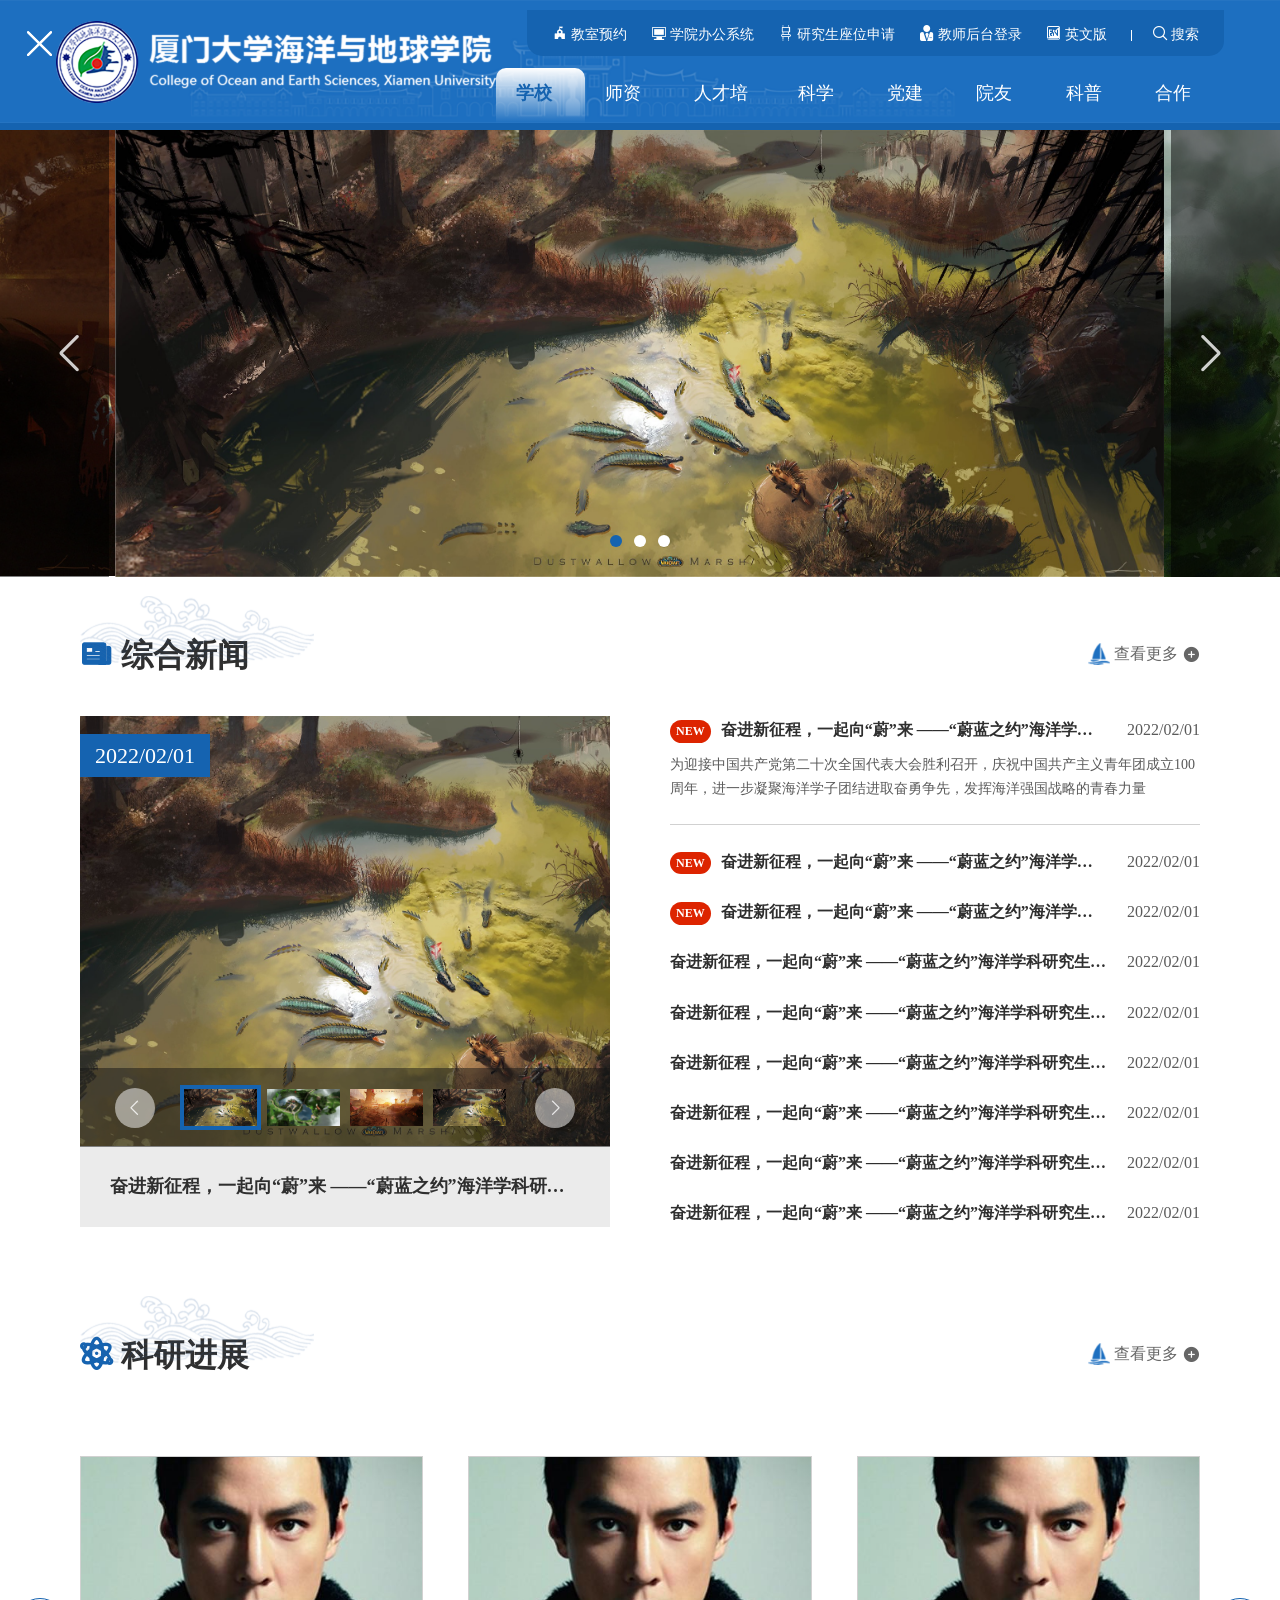
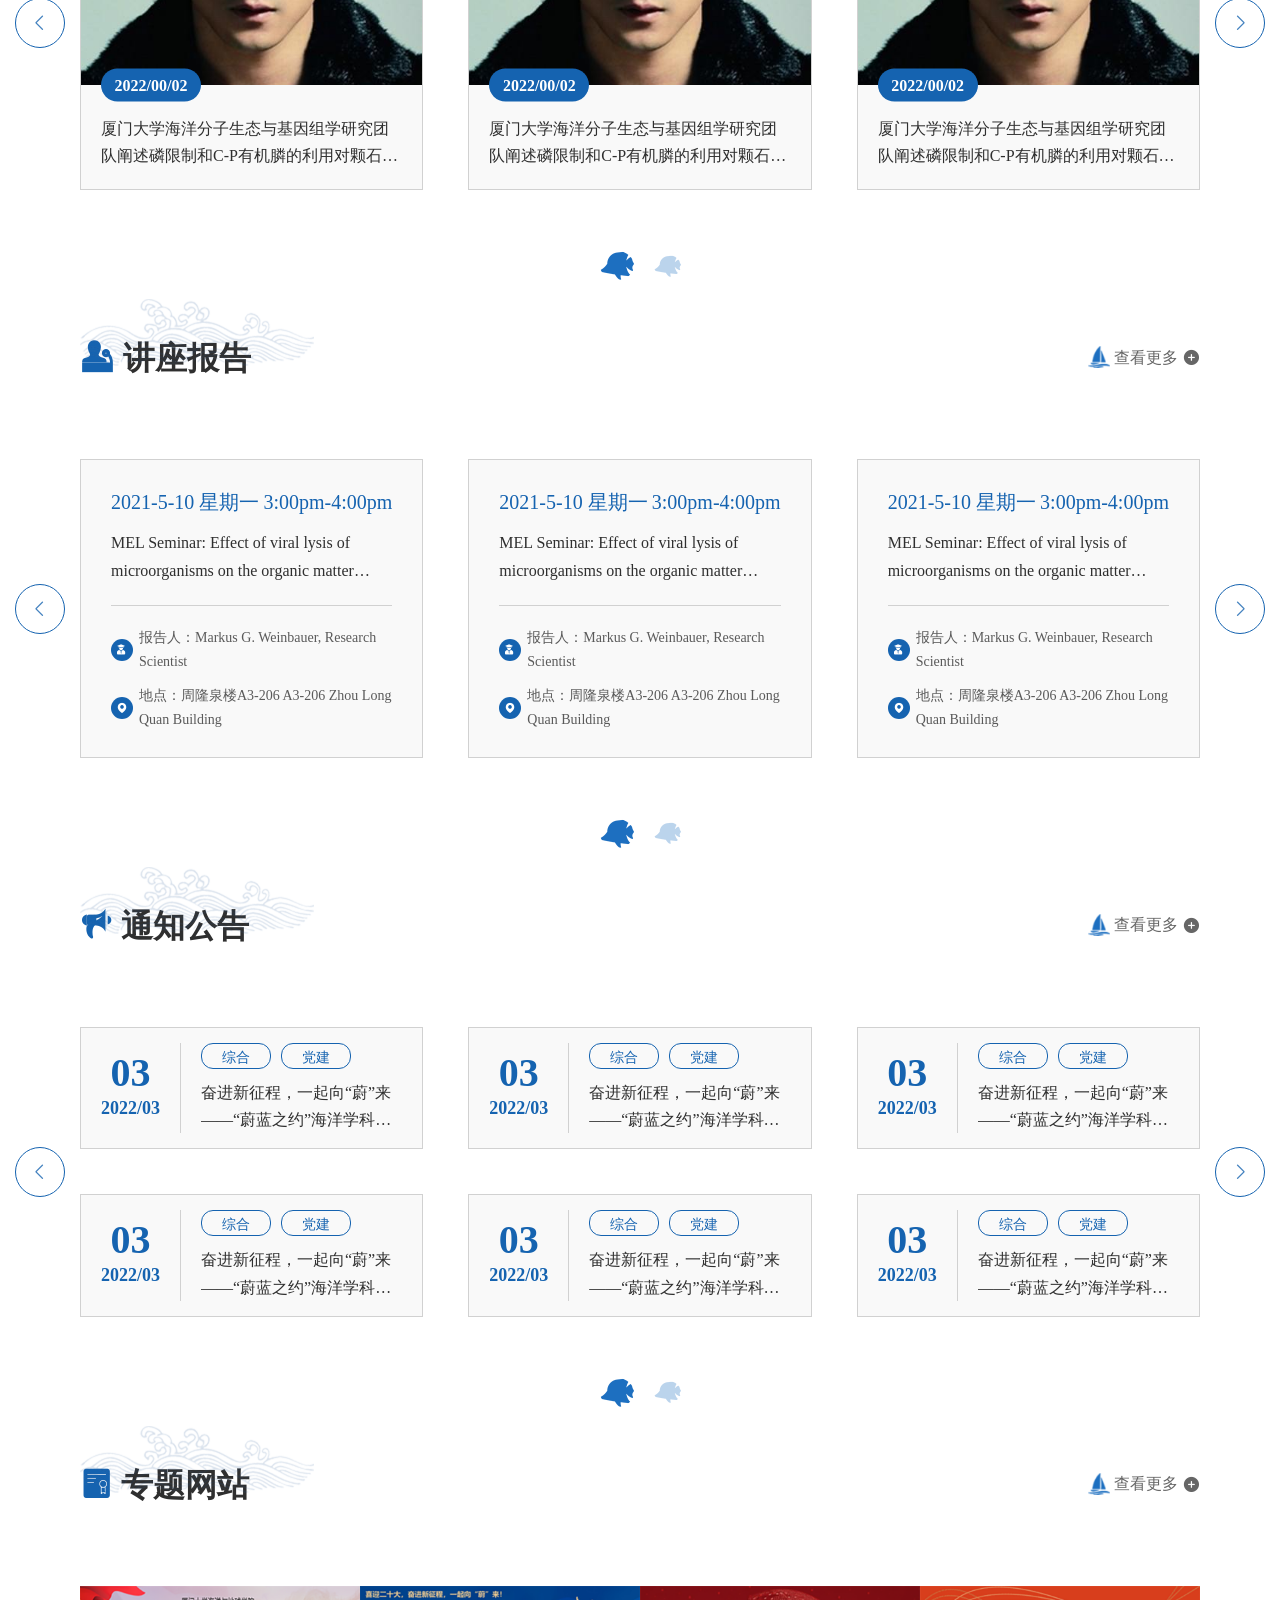
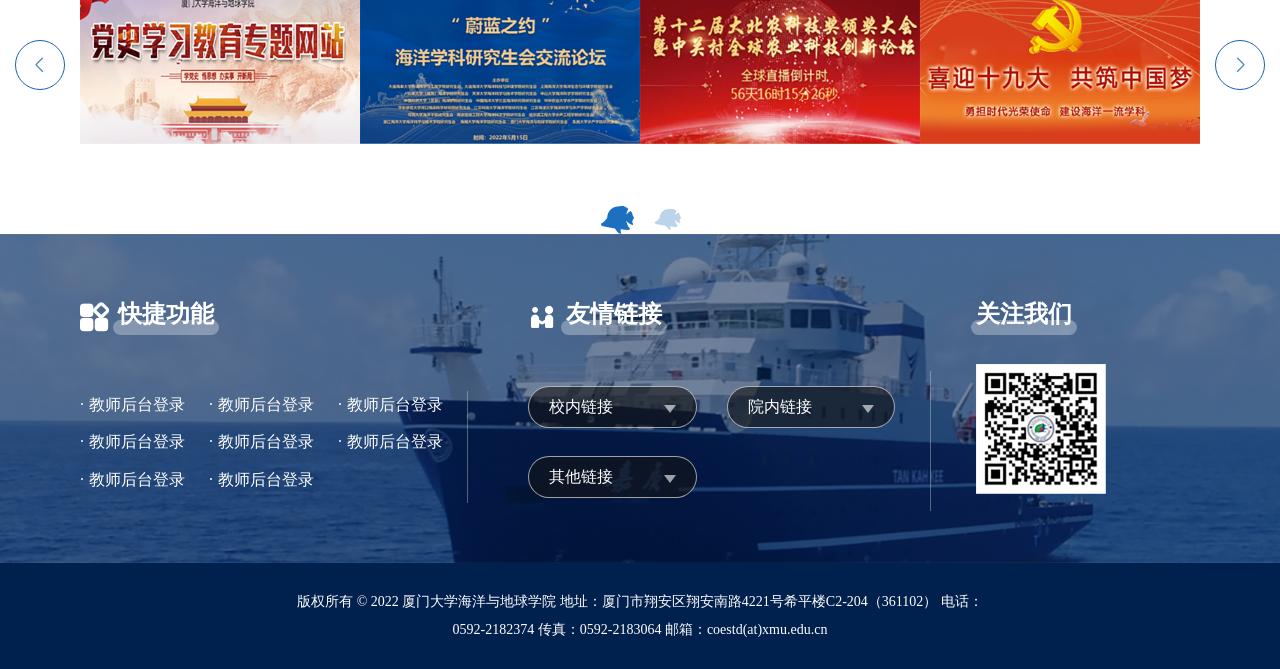
==== index.html @ db4887c9 "chore: 项目创建" ====
<!--
 * @Author: Yaowen Liu
 * @Date: 2022-03-07 09:45:10
 * @LastEditors: Yaowen Liu
 * @LastEditTime: 2022-07-28 09:51:59
-->
<!DOCTYPE html>
<html lang="en">

<head>
  <meta charset="UTF-8" />
  <meta http-equiv="X-UA-Compatible" content="IE=edge" />
  <meta name="viewport" content="width=device-width, initial-scale=1.0" />
  <!-- 强制Chromium内核，作用于360浏览器、QQ浏览器等国产双核浏览器 -->
  <meta name="renderer" content="webkit" />
  <!-- 强制Chromium内核，作用于其他双核浏览器 -->
  <meta name="force-rendering" content="webkit" />
  <!-- 如果有安装 Google Chrome Frame 插件则强制为Chromium内核，否则强制本机支持的最高版本IE内核，作用于IE浏览器 -->
  <meta http-equiv="X-UA-Compatible" content="IE=Edge,chrome=1" />
  <title>首页</title>
  <meta name="description" content="这是一个描述" />
  <meta name="keywords" content="这是一些关键字" />
  <meta name="author" content="LYW" />
  <link rel="shortcut icon" href="./images/favicon.ico" type="image/x-icon" />
  <!-- <link rel="stylesheet" href="./style/bootstrap.css" /> -->
  <link rel="stylesheet" href="./style/swiper.min.css" />
  <link rel="stylesheet" href="./style/animation.css" />
  <link rel="stylesheet" href="./fonts/iconfont.css" />
  <link rel="stylesheet" href="./style/app.css" />
  <script src="./js/browser.js"></script>
</head>

<body id="app">

  <header class="header">

    <div class="header__container">

      <div class="header__left">
        <a href="" class="header__logo">
          <img src="./images/logo.png" alt="">
        </a>
      </div>

      <div class="header__right">

        <span class="header__menus-open iconfont icon-zengjia" data-menus-open>&nbsp;</span>
        <div class="header__menus" data-menus-wrapper>
          <span class="header__menus-close iconfont icon-shanchu" data-menus-close>&nbsp;</span>
          <div class="web-menus" data-menus-content>
            <a href="" class="web-menus__item">
              <span class="iconfont icon-w_xuexiao"></span>
              教室预约
            </a>
            <a href="" class="web-menus__item">
              <span class="iconfont icon-mimadenglu"></span>
              学院办公系统
            </a>
            <a href="" class="web-menus__item">
              <span class="iconfont icon-dengzi2"></span>
              研究生座位申请
            </a>
            <a href="" class="web-menus__item">
              <span class="iconfont icon-jiaoshi"></span>
              教师后台登录
            </a>
            <a href="" class="web-menus__item">
              <span class="iconfont icon-yingyu"></span>
              英文版
            </a>
            <span class="divider"></span>
            <div class="popover">
              <div class="popover__title">
                <p class="web-menus__item">
                  <span class="iconfont icon-sousuoxiao"></span>
                  搜索
                </p>
              </div>
              <div class="popover__content">
                <div class="search-input">
                  <input type="text" class="search-input__input" placeholder="搜索关键字">
                  <a href="" class="search-input__button"></a>
                </div>
              </div>
            </div>
          </div>
        </div>

        <span class="header__nav-open iconfont icon-daohang" data-nav-open>&nbsp;</span>
        <div class="header__nav" data-nav-wrapper>
          <span class="header__nav-close iconfont icon-shanchu" data-nav-close>&nbsp;</span>
          <div class="web-nav" data-nav-content>
            <ul class="web-nav__1-list" data-nav>
              <li class="web-nav__1-item" data-nav-lv1>
                <a href="./" class="web-nav__1-link active" data-nav-lv1-text>学校概况</a>
              </li>
              <li class="web-nav__1-item" data-nav-lv1>
                <a href="./" class="web-nav__1-link" data-nav-lv1-text>师资力量</a>
              </li>
              <li class="web-nav__1-item" data-nav-lv1>
                <a href="./single_page.html" class="web-nav__1-link web-nav__1-link--arrow" data-nav-lv1-text>人才培养</a>
                <span class="web-nav__1-open iconfont icon-plus" data-nav-lv2-open></span>
                <ul class="web-nav__2-list" data-nav-lv2-wrapper>
                  <li class="web-nav__2-item" data-nav-lv2>
                    <a href="./teacher_list.html" class="web-nav__2-link web-nav__2-link--arrow">三级菜单啊</a>
                    <span class="web-nav__2-open iconfont icon-plus" data-nav-lv3-open></span>
                    <nav class="web-nav__3-list" data-nav-lv3-wrapper>
                      <a href="/" class="web-nav__3-link">三级菜单三级菜单三级菜单</a>
                      <a href="/" class="web-nav__3-link">三级菜单三级菜单三级菜单</a>
                      <a href="/" class="web-nav__3-link">三级菜单</a>
                      <a href="/" class="web-nav__3-link">三级菜单</a>
                    </nav>
                  </li>
                  <li class="web-nav__2-item" data-nav-lv2>
                    <a href="./teacher_list.html" class="web-nav__2-link">航次观测</a>
                  </li>
                  <li class="web-nav__2-item" data-nav-lv2>
                    <a href="./article_list.html" class="web-nav__2-link">自动观测</a>
                  </li>
                </ul>
              </li>
              <li class="web-nav__1-item" data-nav-lv1>
                <a href="./teacher_list.html" class="web-nav__1-link" data-nav-lv1-text>科学研究</a>
              </li>
              <li class="web-nav__1-item" data-nav-lv1>
                <a href="./article_list.html" class="web-nav__1-link" data-nav-lv1-text>党建思政</a>
              </li>
              <li class="web-nav__1-item" data-nav-lv1>
                <a href="./article_list.html" class="web-nav__1-link" data-nav-lv1-text>院友天地</a>
              </li>
              <li class="web-nav__1-item" data-nav-lv1>
                <a href="./article_list.html" class="web-nav__1-link" data-nav-lv1-text>科普园地</a>
              </li>
              <li class="web-nav__1-item" data-nav-lv1>
                <a href="./article_list.html" class="web-nav__1-link" data-nav-lv1-text>合作交流</a>
              </li>
            </ul>
          </div>
        </div>
      </div>

    </div>

  </header>

  <!-- banner -->
  <section class="section-banner">
    <div class="swiper" id="bannerSwiper">
      <div class="swiper-wrapper">
        <div class="swiper-slide">
          <img src="./images/banner1.jpg" alt="">
        </div>
        <div class="swiper-slide">
          <img src="./images/banner2.jpg" alt="">
        </div>
        <div class="swiper-slide">
          <img src="./images/banner3.jpg" alt="">
        </div>
      </div>
      <div class="swiper-pagination" id="bannerPagination"></div>


    </div>
    <div class="section-banner__button section-banner__button--prev">
      <span class="iconfont icon-zuojiantou_huaban" id="bannerPrev"></span>
    </div>
    <div class="section-banner__button section-banner__button--next">
      <span class="iconfont icon-youjiantou_huaban" id="bannerNext"></span>
    </div>
  </section>


  <!-- 综合新闻 -->
  <section class="section-news">
    <div class="container">
      <div class="heading-box">
        <h2 class="heading">
          <span class="iconfont icon-xinwen"></span>
          <span class="heading__text">综合新闻</span>
        </h2>
        <a href="" class="more-button">查看更多</a>
      </div>

      <div class="row">
        <div class="col-1-of-2">
          <div class="section-news__left">
            <div class="swiper mySwiper2">
              <div class="swiper-wrapper">
                <div class="swiper-slide" role="group">
                  <div class="news-image-card">
                    <div class="news-image-card__cover">
                      <img src="./images/banner1.jpg" alt="">
                    </div>
                    <div class="news-image-card__info">
                      <h2 class="news-image-card__title">
                        奋进新征程，一起向“蔚”来 ——“蔚蓝之约”海洋学科研究生会交流论坛成功举办
                      </h2>
                      <span class="news-image-card__date">2022/02/01</span>
                    </div>
                    <a href="" class="news-image-card__link"></a>
                  </div>
                </div>
                <div class="swiper-slide" role="group">
                  <div class="news-image-card">
                    <div class="news-image-card__cover">
                      <img src="./images/banner2.jpg" alt="">
                    </div>
                    <div class="news-image-card__info">
                      <h2 class="news-image-card__title">
                        奋进新征程，一起向“蔚”来 ——“蔚蓝之约”海洋学科研究生会交流论坛成功举办
                      </h2>
                      <span class="news-image-card__date">2022/02/01</span>
                    </div>
                    <a href="" class="news-image-card__link"></a>
                  </div>
                </div>
                <div class="swiper-slide" role="group">
                  <div class="news-image-card">
                    <div class="news-image-card__cover">
                      <img src="./images/banner3.jpg" alt="">
                    </div>
                    <div class="news-image-card__info">
                      <h2 class="news-image-card__title">
                        奋进新征程，一起向“蔚”来 ——“蔚蓝之约”海洋学科研究生会交流论坛成功举办
                      </h2>
                      <span class="news-image-card__date">2022/02/01</span>
                    </div>
                    <a href="" class="news-image-card__link"></a>
                  </div>
                </div>
                <div class="swiper-slide" role="group">
                  <div class="news-image-card">
                    <div class="news-image-card__cover">
                      <img src="./images/banner1.jpg" alt="">
                    </div>
                    <div class="news-image-card__info">
                      <h2 class="news-image-card__title">
                        奋进新征程，一起向“蔚”来 ——“蔚蓝之约”海洋学科研究生会交流论坛成功举办
                      </h2>
                      <span class="news-image-card__date">2022/02/01</span>
                    </div>
                    <a href="" class="news-image-card__link"></a>
                  </div>
                </div>
                <div class="swiper-slide" role="group">
                  <div class="news-image-card">
                    <div class="news-image-card__cover">
                      <img src="./images/banner2.jpg" alt="">
                    </div>
                    <div class="news-image-card__info">
                      <h2 class="news-image-card__title">
                        奋进新征程，一起向“蔚”来 ——“蔚蓝之约”海洋学科研究生会交流论坛成功举办
                      </h2>
                      <span class="news-image-card__date">2022/02/01</span>
                    </div>
                    <a href="" class="news-image-card__link"></a>
                  </div>
                </div>
              </div>
            </div>

            <div class="thum-swiper">
              <div class="swiper mySwiper">
                <div class="swiper-wrapper">
                  <div class="swiper-slide" role="group">
                    <div class="ratio-image ratio-image--1-of-2">
                      <div class="ratio-image__box">
                        <img class="ratio-image__source" src="./images/banner1.jpg" alt="" />
                      </div>
                    </div>
                  </div>
                  <div class="swiper-slide" role="group">
                    <div class="ratio-image ratio-image--1-of-2">
                      <div class="ratio-image__box">
                        <img class="ratio-image__source" src="./images/banner2.jpg" alt="" />
                      </div>
                    </div>
                  </div>
                  <div class="swiper-slide" role="group">
                    <div class="ratio-image ratio-image--1-of-2">
                      <div class="ratio-image__box">
                        <img class="ratio-image__source" src="./images/banner3.jpg" alt="" />
                      </div>
                    </div>
                  </div>
                  <div class="swiper-slide" role="group">
                    <div class="ratio-image ratio-image--1-of-2">
                      <div class="ratio-image__box">
                        <img class="ratio-image__source" src="./images/banner1.jpg" alt="" />
                      </div>
                    </div>
                  </div>
                  <div class="swiper-slide" role="group">
                    <div class="ratio-image ratio-image--1-of-2">
                      <div class="ratio-image__box">
                        <img class="ratio-image__source" src="./images/banner1.jpg" alt="" />
                      </div>
                    </div>
                  </div>
                </div>
              </div>
              <div class="thum-swiper__button thum-swiper__button--prev">
                <span class="iconfont icon-zuojiantou_huaban" id="thumPrev"></span>
              </div>
              <div class="thum-swiper__button thum-swiper__button--next">
                <span class="iconfont icon-youjiantou_huaban" id="thumNext"></span>
              </div>
            </div>

          </div>




        </div>
        <div class="col-1-of-2">
          <div class="section-news__top">
            <div class="news-card news-card--new">
              <div class="news-card__heading">
                <h2 class="news-card__title">奋进新征程，一起向“蔚”来 ——“蔚蓝之约”海洋学科研究生会交流论坛成功... 拷贝</h2>
                <span class="news-card__date">2022/02/01</span>
              </div>
              <p class="news-card__summary">
                为迎接中国共产党第二十次全国代表大会胜利召开，庆祝中国共产主义青年团成立100周年，进一步凝聚海洋学子团结进取奋勇争先，发挥海洋强国战略的青春力量
              </p>
              <a href="" class="news-card__link"></a>
            </div>
          </div>
          <ul class="section-news__list">
            <li class="section-news__item">
              <div class="news-card news-card--new">
                <div class="news-card__heading">
                  <h2 class="news-card__title">奋进新征程，一起向“蔚”来 ——“蔚蓝之约”海洋学科研究生会交流论坛成功... 拷贝</h2>
                  <span class="news-card__date">2022/02/01</span>
                </div>
                <a href="" class="news-card__link"></a>
              </div>
            </li>
            <li class="section-news__item">
              <div class="news-card news-card--new">
                <div class="news-card__heading">
                  <h2 class="news-card__title">奋进新征程，一起向“蔚”来 ——“蔚蓝之约”海洋学科研究生会交流论坛成功... 拷贝</h2>
                  <span class="news-card__date">2022/02/01</span>
                </div>
                <a href="" class="news-card__link"></a>
              </div>
            </li>
            <li class="section-news__item">
              <div class="news-card">
                <div class="news-card__heading">
                  <h2 class="news-card__title">奋进新征程，一起向“蔚”来 ——“蔚蓝之约”海洋学科研究生会交流论坛成功... 拷贝</h2>
                  <span class="news-card__date">2022/02/01</span>
                </div>
                <a href="" class="news-card__link"></a>
              </div>
            </li>
            <li class="section-news__item">
              <div class="news-card">
                <div class="news-card__heading">
                  <h2 class="news-card__title">奋进新征程，一起向“蔚”来 ——“蔚蓝之约”海洋学科研究生会交流论坛成功... 拷贝</h2>
                  <span class="news-card__date">2022/02/01</span>
                </div>
                <a href="" class="news-card__link"></a>
              </div>
            </li>
            <li class="section-news__item">
              <div class="news-card">
                <div class="news-card__heading">
                  <h2 class="news-card__title">奋进新征程，一起向“蔚”来 ——“蔚蓝之约”海洋学科研究生会交流论坛成功... 拷贝</h2>
                  <span class="news-card__date">2022/02/01</span>
                </div>
                <a href="" class="news-card__link"></a>
              </div>
            </li>
            <li class="section-news__item">
              <div class="news-card">
                <div class="news-card__heading">
                  <h2 class="news-card__title">奋进新征程，一起向“蔚”来 ——“蔚蓝之约”海洋学科研究生会交流论坛成功... 拷贝</h2>
                  <span class="news-card__date">2022/02/01</span>
                </div>
                <a href="" class="news-card__link"></a>
              </div>
            </li>
            <li class="section-news__item">
              <div class="news-card">
                <div class="news-card__heading">
                  <h2 class="news-card__title">奋进新征程，一起向“蔚”来 ——“蔚蓝之约”海洋学科研究生会交流论坛成功... 拷贝</h2>
                  <span class="news-card__date">2022/02/01</span>
                </div>
                <a href="" class="news-card__link"></a>
              </div>
            </li>
            <li class="section-news__item">
              <div class="news-card">
                <div class="news-card__heading">
                  <h2 class="news-card__title">奋进新征程，一起向“蔚”来 ——“蔚蓝之约”海洋学科研究生会交流论坛成功... 拷贝</h2>
                  <span class="news-card__date">2022/02/01</span>
                </div>
                <a href="" class="news-card__link"></a>
              </div>
            </li>
          </ul>
        </div>
      </div>
    </div>
  </section>

  <!-- 科研进展 -->
  <section class="section-research">
    <div class="container">
      <div class="heading-box">
        <h2 class="heading">
          <span class="iconfont icon-bigdata"></span>
          <span class="heading__text">科研进展</span>
        </h2>
        <a href="" class="more-button">查看更多</a>
      </div>

      <!-- Swiper -->
      <div class="home-swiper">
        <div class="swiper" id="researchSwiper">
          <div class="swiper-wrapper">
            <div class="swiper-slide">
              <div class="research-card">
                <div class="ratio-image ratio-image--2-of-3">
                  <div class="ratio-image__box">
                    <img class="ratio-image__source" src="./images/person.jpg" alt="" />
                  </div>
                </div>
                <div class="research-card__info">
                  <p class="research-card__date">2022/00/02</p>
                  <p class="research-card__title">
                    厦门大学海洋分子生态与基因组学研究团队阐述磷限制和C-P有机膦的利用对颗石藻碳埋藏... 率的影响及机制
                  </p>
                </div>
                <a href="" class="research-card__link"></a>
              </div>
            </div>
            <div class="swiper-slide">
              <div class="research-card">
                <div class="ratio-image ratio-image--2-of-3">
                  <div class="ratio-image__box">
                    <img class="ratio-image__source" src="./images/person.jpg" alt="" />
                  </div>
                </div>
                <div class="research-card__info">
                  <p class="research-card__date">2022/00/02</p>
                  <p class="research-card__title">
                    厦门大学海洋分子生态与基因组学研究团队阐述磷限制和C-P有机膦的利用对颗石藻碳埋藏... 率的影响及机制
                  </p>
                </div>
                <a href="" class="research-card__link"></a>
              </div>
            </div>
            <div class="swiper-slide">
              <div class="research-card">
                <div class="ratio-image ratio-image--2-of-3">
                  <div class="ratio-image__box">
                    <img class="ratio-image__source" src="./images/person.jpg" alt="" />
                  </div>
                </div>
                <div class="research-card__info">
                  <p class="research-card__date">2022/00/02</p>
                  <p class="research-card__title">
                    厦门大学海洋分子生态与基因组学研究团队阐述磷限制和C-P有机膦的利用对颗石藻碳埋藏... 率的影响及机制
                  </p>
                </div>
                <a href="" class="research-card__link"></a>
              </div>
            </div>
            <div class="swiper-slide">
              <div class="research-card">
                <div class="ratio-image ratio-image--2-of-3">
                  <div class="ratio-image__box">
                    <img class="ratio-image__source" src="./images/person.jpg" alt="" />
                  </div>
                </div>
                <div class="research-card__info">
                  <p class="research-card__date">2022/00/02</p>
                  <p class="research-card__title">
                    厦门大学海洋分子生态与基因组学研究团队阐述磷限制和C-P有机膦的利用对颗石藻碳埋藏... 率的影响及机制
                  </p>
                </div>
                <a href="" class="research-card__link"></a>
              </div>
            </div>
            <div class="swiper-slide">
              <div class="research-card">
                <div class="ratio-image ratio-image--2-of-3">
                  <div class="ratio-image__box">
                    <img class="ratio-image__source" src="./images/person.jpg" alt="" />
                  </div>
                </div>
                <div class="research-card__info">
                  <p class="research-card__date">2022/00/02</p>
                  <p class="research-card__title">
                    厦门大学海洋分子生态与基因组学研究团队阐述磷限制和C-P有机膦的利用对颗石藻碳埋藏... 率的影响及机制
                  </p>
                </div>
                <a href="" class="research-card__link"></a>
              </div>
            </div>
          </div>
          <div class="swiper-pagination" id="researchPagination"></div>
        </div>
        <div class="home-swiper__button home-swiper__button--prev">
          <span class="iconfont icon-zuojiantou_huaban" id="researchPrev"></span>
        </div>
        <div class="home-swiper__button home-swiper__button--next">
          <span class="iconfont icon-youjiantou_huaban" id="researchNext"></span>
        </div>
      </div>
    </div>
  </section>

  <!-- 讲座报告 -->
  <section class="section-class">
    <div class="container">
      <div class="heading-box">
        <h2 class="heading">
          <span class="iconfont icon-huiyiguanli_1"></span>
          <span class="heading__text">讲座报告</span>
        </h2>
        <a href="" class="more-button">查看更多</a>
      </div>

      <!-- Swiper -->
      <div class="home-swiper">
        <div class="swiper" id="classSwiper">
          <div class="swiper-wrapper">
            <div class="swiper-slide">
              <div class="class-card">
                <p class="class-card__date">
                  <span>2021-5-10 星期一</span>
                  <span>3:00pm-4:00pm</span>
                </p>
                <p class="class-card__title">
                  MEL Seminar: Effect of viral lysis of microorganisms on the organic matter continuum and microbial
                  activity in the ocean
                </p>
                <div class="class-card__info">
                  <div class="class-card__info-item">
                    <span class="iconfont icon-w_xuesheng-"></span>
                    <p>报告人：Markus G. Weinbauer, Research Scientist</p>
                  </div>
                  <div class="class-card__info-item">
                    <span class="iconfont icon-dizhi1"></span>
                    <p>地点：周隆泉楼A3-206 A3-206 Zhou Long Quan Building</p>
                  </div>
                </div>
                <a href="" class="class-card__link"></a>
              </div>
            </div>
            <div class="swiper-slide">
              <div class="class-card">
                <p class="class-card__date">
                  <span>2021-5-10 星期一</span>
                  <span>3:00pm-4:00pm</span>
                </p>
                <p class="class-card__title">
                  MEL Seminar: Effect of viral lysis of microorganisms on the organic matter continuum and microbial
                  activity in the ocean
                </p>
                <div class="class-card__info">
                  <div class="class-card__info-item">
                    <span class="iconfont icon-w_xuesheng-"></span>
                    <p>报告人：Markus G. Weinbauer, Research Scientist</p>
                  </div>
                  <div class="class-card__info-item">
                    <span class="iconfont icon-dizhi1"></span>
                    <p>地点：周隆泉楼A3-206 A3-206 Zhou Long Quan Building</p>
                  </div>
                </div>
                <a href="" class="class-card__link"></a>
              </div>
            </div>
            <div class="swiper-slide">
              <div class="class-card">
                <p class="class-card__date">
                  <span>2021-5-10 星期一</span>
                  <span>3:00pm-4:00pm</span>
                </p>
                <p class="class-card__title">
                  MEL Seminar: Effect of viral lysis of microorganisms on the organic matter continuum and microbial
                  activity in the ocean
                </p>
                <div class="class-card__info">
                  <div class="class-card__info-item">
                    <span class="iconfont icon-w_xuesheng-"></span>
                    <p>报告人：Markus G. Weinbauer, Research Scientist</p>
                  </div>
                  <div class="class-card__info-item">
                    <span class="iconfont icon-dizhi1"></span>
                    <p>地点：周隆泉楼A3-206 A3-206 Zhou Long Quan Building</p>
                  </div>
                </div>
                <a href="" class="class-card__link"></a>
              </div>
            </div>
            <div class="swiper-slide">
              <div class="class-card">
                <p class="class-card__date">
                  <span>2021-5-10 星期一</span>
                  <span>3:00pm-4:00pm</span>
                </p>
                <p class="class-card__title">
                  MEL Seminar: Effect of viral lysis of microorganisms on the organic matter continuum and microbial
                  activity in the ocean
                </p>
                <div class="class-card__info">
                  <div class="class-card__info-item">
                    <span class="iconfont icon-w_xuesheng-"></span>
                    <p>报告人：Markus G. Weinbauer, Research Scientist</p>
                  </div>
                  <div class="class-card__info-item">
                    <span class="iconfont icon-dizhi1"></span>
                    <p>地点：周隆泉楼A3-206 A3-206 Zhou Long Quan Building</p>
                  </div>
                </div>
                <a href="" class="class-card__link"></a>
              </div>
            </div>
            <div class="swiper-slide">
              <div class="class-card">
                <p class="class-card__date">
                  <span>2021-5-10 星期一</span>
                  <span>3:00pm-4:00pm</span>
                </p>
                <p class="class-card__title">
                  MEL Seminar: Effect of viral lysis of microorganisms on the organic matter continuum and microbial
                  activity in the ocean
                </p>
                <div class="class-card__info">
                  <div class="class-card__info-item">
                    <span class="iconfont icon-w_xuesheng-"></span>
                    <p>报告人：Markus G. Weinbauer, Research Scientist</p>
                  </div>
                  <div class="class-card__info-item">
                    <span class="iconfont icon-dizhi1"></span>
                    <p>地点：周隆泉楼A3-206 A3-206 Zhou Long Quan Building</p>
                  </div>
                </div>
                <a href="" class="class-card__link"></a>
              </div>
            </div>
            <div class="swiper-slide">
              <div class="class-card">
                <p class="class-card__date">
                  <span>2021-5-10 星期一</span>
                  <span>3:00pm-4:00pm</span>
                </p>
                <p class="class-card__title">
                  MEL Seminar: Effect of viral lysis of microorganisms on the organic matter continuum and microbial
                  activity in the ocean
                </p>
                <div class="class-card__info">
                  <div class="class-card__info-item">
                    <span class="iconfont icon-w_xuesheng-"></span>
                    <p>报告人：Markus G. Weinbauer, Research Scientist</p>
                  </div>
                  <div class="class-card__info-item">
                    <span class="iconfont icon-dizhi1"></span>
                    <p>地点：周隆泉楼A3-206 A3-206 Zhou Long Quan Building</p>
                  </div>
                </div>
                <a href="" class="class-card__link"></a>
              </div>
            </div>
          </div>
          <div class="swiper-pagination" id="classPagination"></div>
        </div>
        <div class="home-swiper__button home-swiper__button--prev">
          <span class="iconfont icon-zuojiantou_huaban" id="classPrev"></span>
        </div>
        <div class="home-swiper__button home-swiper__button--next">
          <span class="iconfont icon-youjiantou_huaban" id="classNext"></span>
        </div>
      </div>
    </div>

  </section>

  <!-- 通知公告 -->
  <section class="section-notice">
    <div class="container">
      <div class="heading-box">
        <h2 class="heading">
          <span class="iconfont icon-daigonggao"></span>
          <span class="heading__text">通知公告</span>
        </h2>
        <a href="" class="more-button">查看更多</a>
      </div>

      <!-- Swiper -->
      <div class="home-swiper">
        <div class="swiper" id="noticeSwiper">
          <div class="swiper-wrapper">
            <div class="swiper-slide">
              <div class="notice-card">
                <p class="notice-card__date">
                  <span class="notice-card__day">03</span>
                  <span class="notice-card__month">2022/03</span>
                </p>
                <div class="notice-card__info">
                  <div class="notice-card__tags">
                    <span>综合</span>
                    <span>党建</span>
                  </div>
                  <p class="notice-card__title">
                    奋进新征程，一起向“蔚”来 ——“蔚蓝之约”海洋学科研究生会交流论坛成功举办
                  </p>
                </div>
                <a href="" class="notice-card__link"></a>
              </div>
            </div>
            <div class="swiper-slide">
              <div class="notice-card">
                <p class="notice-card__date">
                  <span class="notice-card__day">03</span>
                  <span class="notice-card__month">2022/03</span>
                </p>
                <div class="notice-card__info">
                  <div class="notice-card__tags">
                    <span>综合</span>
                    <span>党建</span>
                  </div>
                  <p class="notice-card__title">
                    奋进新征程，一起向“蔚”来 ——“蔚蓝之约”海洋学科研究生会交流论坛成功举办
                  </p>
                </div>
                <a href="" class="notice-card__link"></a>
              </div>
            </div>
            <div class="swiper-slide">
              <div class="notice-card">
                <p class="notice-card__date">
                  <span class="notice-card__day">03</span>
                  <span class="notice-card__month">2022/03</span>
                </p>
                <div class="notice-card__info">
                  <div class="notice-card__tags">
                    <span>综合</span>
                    <span>党建</span>
                  </div>
                  <p class="notice-card__title">
                    奋进新征程，一起向“蔚”来 ——“蔚蓝之约”海洋学科研究生会交流论坛成功举办
                  </p>
                </div>
                <a href="" class="notice-card__link"></a>
              </div>
            </div>
            <div class="swiper-slide">
              <div class="notice-card">
                <p class="notice-card__date">
                  <span class="notice-card__day">03</span>
                  <span class="notice-card__month">2022/03</span>
                </p>
                <div class="notice-card__info">
                  <div class="notice-card__tags">
                    <span>综合</span>
                    <span>党建</span>
                  </div>
                  <p class="notice-card__title">
                    奋进新征程，一起向“蔚”来 ——“蔚蓝之约”海洋学科研究生会交流论坛成功举办
                  </p>
                </div>
                <a href="" class="notice-card__link"></a>
              </div>
            </div>
            <div class="swiper-slide">
              <div class="notice-card">
                <p class="notice-card__date">
                  <span class="notice-card__day">03</span>
                  <span class="notice-card__month">2022/03</span>
                </p>
                <div class="notice-card__info">
                  <div class="notice-card__tags">
                    <span>综合</span>
                    <span>党建</span>
                  </div>
                  <p class="notice-card__title">
                    奋进新征程，一起向“蔚”来 ——“蔚蓝之约”海洋学科研究生会交流论坛成功举办
                  </p>
                </div>
                <a href="" class="notice-card__link"></a>
              </div>
            </div>
            <div class="swiper-slide">
              <div class="notice-card">
                <p class="notice-card__date">
                  <span class="notice-card__day">03</span>
                  <span class="notice-card__month">2022/03</span>
                </p>
                <div class="notice-card__info">
                  <div class="notice-card__tags">
                    <span>综合</span>
                    <span>党建</span>
                  </div>
                  <p class="notice-card__title">
                    奋进新征程，一起向“蔚”来 ——“蔚蓝之约”海洋学科研究生会交流论坛成功举办
                  </p>
                </div>
                <a href="" class="notice-card__link"></a>
              </div>
            </div>
            <div class="swiper-slide">
              <div class="notice-card">
                <p class="notice-card__date">
                  <span class="notice-card__day">03</span>
                  <span class="notice-card__month">2022/03</span>
                </p>
                <div class="notice-card__info">
                  <div class="notice-card__tags">
                    <span>综合</span>
                    <span>党建</span>
                  </div>
                  <p class="notice-card__title">
                    奋进新征程，一起向“蔚”来 ——“蔚蓝之约”海洋学科研究生会交流论坛成功举办
                  </p>
                </div>
                <a href="" class="notice-card__link"></a>
              </div>
            </div>
          </div>
          <div class="swiper-pagination" id="noticePagination"></div>
        </div>
        <div class="home-swiper__button home-swiper__button--prev">
          <span class="iconfont icon-zuojiantou_huaban" id="noticePrev"></span>
        </div>
        <div class="home-swiper__button home-swiper__button--next">
          <span class="iconfont icon-youjiantou_huaban" id="noticeNext"></span>
        </div>
      </div>
    </div>
  </section>

  <!-- 专题网站 -->
  <section class="section-websit">
    <div class="container">
      <div class="heading-box">
        <h2 class="heading">
          <span class="iconfont icon-hetongdengji"></span>
          <span class="heading__text">专题网站</span>
        </h2>
        <a href="" class="more-button">查看更多</a>
      </div>

      <!-- Swiper -->
      <div class="home-swiper">
        <div class="swiper" id="websitSwiper">
          <div class="swiper-wrapper">
            <div class="swiper-slide">
              <a href="">
                <img src="./images/website-1.png" alt="">
              </a>
            </div>
            <div class="swiper-slide">
              <a href="">
                <img src="./images/website-2.png" alt="">
              </a>
            </div>
            <div class="swiper-slide">
              <a href="">
                <img src="./images/website-3.png" alt="">
              </a>
            </div>
            <div class="swiper-slide">
              <a href="">
                <img src="./images/website-4.png" alt="">
              </a>
            </div>
            <div class="swiper-slide">
              <a href="">
                <img src="./images/website-1.png" alt="">
              </a>
            </div>
            <div class="swiper-slide">
              <a href="">
                <img src="./images/website-2.png" alt="">
              </a>
            </div>
          </div>
          <div class="swiper-pagination" id="websitPagination"></div>
        </div>
        <div class="home-swiper__button home-swiper__button--prev">
          <span class="iconfont icon-zuojiantou_huaban" id="websitPrev"></span>
        </div>
        <div class="home-swiper__button home-swiper__button--next">
          <span class="iconfont icon-youjiantou_huaban" id="websitNext"></span>
        </div>
      </div>
    </div>

  </section>

  <footer class="footer">
    <div class="footer__main">
      <div class="container">
        <div class="row">
          <div class="col-2-of-5">
            <div class="footer__heading">
              <span class="iconfont icon-gengduo-2"></span>
              <p>快捷功能</p>
            </div>
            <div class="footer__fast-links">
              <a href="">教师后台登录</a>
              <a href="">教师后台登录</a>
              <a href="">教师后台登录</a>
              <a href="">教师后台登录</a>
              <a href="">教师后台登录</a>
              <a href="">教师后台登录</a>
              <a href="">教师后台登录</a>
              <a href="">教师后台登录</a>
            </div>
          </div>
          <div class="col-2-of-5">
            <div class="footer__heading">
              <span class="iconfont icon-hezuoguanxi"></span>
              <p>友情链接</p>
            </div>
            <ul class="footer__selector">
              <li class="item">
                <div class="custom-selector">
                  <div class="custom-selector__input">
                    <p class="custom-selector__placeholder">校内链接</p>
                  </div>
                  <nav class="custom-selector__options">
                    <a href="">国家社会科学基金科研创新服务管理平台</a>
                    <a href="">链接2</a>
                    <a href="">链接3</a>
                    <a href="">链接4</a>
                  </nav>
                </div>
              </li>
              <li class="item">
                <div class="custom-selector">
                  <div class="custom-selector__input">
                    <p class="custom-selector__placeholder">院内链接</p>
                  </div>
                  <nav class="custom-selector__options">
                    <a href="">链接1</a>
                    <a href="">链接2</a>
                    <a href="">链接3</a>
                    <a href="">链接4</a>
                  </nav>
                </div>
              </li>
              <li class="item">
                <div class="custom-selector">
                  <div class="custom-selector__input">
                    <p class="custom-selector__placeholder">其他链接</p>
                  </div>
                  <nav class="custom-selector__options">
                    <a href="">链接1</a>
                    <a href="">链接2</a>
                    <a href="">链接3</a>
                    <a href="">链接4</a>
                  </nav>
                </div>
              </li>
            </ul>
          </div>
          <div class="col-1-of-5">
            <div class="footer__heading">
              <p>关注我们</p>
            </div>
            <div class="footer__qr">
              <img src="./images/qr-code.png" alt="">
            </div>
          </div>
        </div>
      </div>
    </div>
    <div class="footer__copyright">
      <p>
        版权所有 © 2022 厦门大学海洋与地球学院 地址：厦门市翔安区翔安南路4221号希平楼C2-204（361102） 电话：0592-2182374 传真：0592-2183064
        邮箱：coestd(at)xmu.edu.cn
      </p>
    </div>
  </footer>


  <script src="./js/jquery.min.js"></script>
  <script src="./js/swiper-bundle.min.js"></script>
  <script src="./js/wow.js"></script>
  <script src="./js/jquery.extends.js"></script>
  <script src="./js/common.js"></script>
  <script src="./js/theme.js"></script>
  <script>
    const bannerSwiper = new Swiper('#bannerSwiper', {
      autoplay: {
        delay: 5000,
        disableOnInteraction: false,
      },
      speed: 700,
      allowTouchMove: true,
      lazy: {
        loadPrevNext: true,
        loadPrevNextAmount: 3,
      },
      centeredSlides: true,
      loop: true,
      slidesPerView: 'auto',
      pagination: {
        el: '#bannerPagination',
        clickable: true
      },
      navigation: {
        nextEl: '#bannerNext',
        prevEl: '#bannerPrev',
      },
    });


    const swiper = new Swiper(".mySwiper", {
      spaceBetween: 10,
      slidesPerView: 4,
      freeMode: true,
      watchSlidesProgress: true,
    });
    const swiper2 = new Swiper(".mySwiper2", {
      spaceBetween: 10,
      thumbs: {
        swiper: swiper,
      },
      navigation: {
        nextEl: "#thumNext",
        prevEl: "#thumPrev",
      },
    });


    const classSwiper = new Swiper('#classSwiper', {
      slidesPerView: 1,
      slidesPerGroup: 1,
      spaceBetween: 15,
      grid: {
        fill: "row",
        rows: 3,
      },
      breakpoints: {
        600: {
          slidesPerView: 2,
          slidesPerGroup: 2,
          spaceBetween: 30,
          grid: {
            fill: "row",
            rows: 2,
          },
        },
        1280: {
          slidesPerView: 3,
          slidesPerGroup: 3,
          spaceBetween: 45,
          grid: {
            fill: "row",
            rows: 1,
          },
        },
      },
      pagination: {
        el: '#classPagination',
        clickable: true,
      },
      navigation: {
        nextEl: '#classNext',
        prevEl: '#classPrev',
      },
    });

    const researchSwiper = new Swiper('#researchSwiper', {
      slidesPerView: 1,
      slidesPerGroup: 1,
      spaceBetween: 15,
      breakpoints: {
        600: {
          slidesPerView: 2,
          slidesPerGroup: 2,
          spaceBetween: 30,
        },
        1280: {
          slidesPerView: 3,
          slidesPerGroup: 3,
          spaceBetween: 45,
        },
      },
      pagination: {
        el: '#researchPagination',
        clickable: true,
      },
      navigation: {
        nextEl: '#researchNext',
        prevEl: '#researchPrev',
      },
    });

    const noticeSwiper = new Swiper('#noticeSwiper', {
      slidesPerView: 1,
      slidesPerGroup: 1,
      spaceBetween: 15,
      grid: {
        fill: "row",
        rows: 4,
      },
      breakpoints: {
        600: {
          slidesPerView: 2,
          slidesPerGroup: 2,
          spaceBetween: 30,
          grid: {
            fill: "row",
            rows: 3,
          },
        },
        1280: {
          slidesPerView: 3,
          slidesPerGroup: 3,
          spaceBetween: 45,
          grid: {
            fill: "row",
            rows: 2,
          },
        },
      },
      pagination: {
        el: '#noticePagination',
        clickable: true,
      },
      navigation: {
        nextEl: '#noticeNext',
        prevEl: '#noticePrev',
      },
    });

    const websitSwiper = new Swiper('#websitSwiper', {
      slidesPerView: 2,
      slidesPerGroup: 2,
      breakpoints: {
        600: {
          slidesPerView: 3,
          slidesPerGroup: 3,
        },
        1280: {
          slidesPerView: 4,
          slidesPerGroup: 4,
        },
      },
      pagination: {
        el: '#websitPagination',
        clickable: true,
      },
      navigation: {
        nextEl: '#websitNext',
        prevEl: '#websitPrev',
      },
    });

    $(".custom-selector").popover({
      title: '.custom-selector__input',
      content: '.custom-selector__options'
    })

    $('.popover').popover({
      title: '.popover__title',
      content: '.popover__content'
    });


    window.onresize = function () {
      bannerSwiper.update();
    }
  </script>
</body>

</html>
---- style/animation.css ----
@charset "UTF-8";

/**
 * scroll-animation 默认class
 **/
.animated {
  animation-duration: 1s;
  animation-fill-mode: both;
}

.animated.hinge {
  animation-duration: 2s;
}

/**
 * 动画：
 * bounce 弹跳动画
 * flash 闪烁动画
 * pulse 震动动画
 * shake 摇摆动画
 * swing 摇摆动画
 * fadeIn
 * fadeInRight
 * fadeInLeft
 * fadeInDown
 * slideInLeft
 * zoomIn
 * slideInRight
 * slideInRightDown
 * videoAnim
 *
 **/

/**
 * Bounce 弹跳动画
 **/
@keyframes bounce {

  0%,
  100%,
  20%,
  50%,
  80% {
    transform: translateY(0);
  }

  40% {
    transform: translateY(-30px);
  }

  60% {
    transform: translateY(-15px);
  }
}

.bounce {
  animation-name: bounce;
}

/**
 * Flash 闪烁动画
 **/
@keyframes flash {

  0%,
  100%,
  50% {
    opacity: 1;
  }

  25%,
  75% {
    opacity: 0;
  }
}

.flash {
  animation-name: flash;
}

/**
 * Pulse 震动动画
 **/
@keyframes pulse {
  0% {
    transform: scale(1);
  }

  50% {
    transform: scale(1.1);
  }

  100% {
    transform: scale(1);
  }
}

.pulse {
  animation-name: pulse;
}


/**
 * Shake 摇摆动画
 **/
@keyframes shake {

  0%,
  100% {
    transform: translateX(0);
  }

  10%,
  30%,
  50%,
  70%,
  90% {
    transform: translateX(-10px);
  }

  20%,
  40%,
  60%,
  80% {
    transform: translateX(10px);
  }
}

.shake {
  animation-name: shake;
}


/**
 * Swing 摇摆动画
 **/
@keyframes swing {
  20% {
    transform: rotate(15deg);
  }

  40% {
    transform: rotate(-10deg);
  }

  60% {
    transform: rotate(5deg);
  }

  80% {
    transform: rotate(-5deg);
  }

  100% {
    transform: rotate(0);
  }
}

.swing {
  animation-name: swing;
}

/**
 * fadeIn
 **/
@keyframes fadeIn {
  0% {
    opacity: 0;
  }

  100% {
    opacity: 1;
  }
}

.fadeIn {
  animation-name: fadeIn;
}


/**
 * fadeInUp
 **/
@keyframes fadeInUp {
  0% {
    opacity: 0;
    transform: translateY(20px);
  }

  100% {
    opacity: 1;
    transform: translateY(0);
  }
}

.fadeInUp {
  animation-name: fadeInUp;
}


/**
 * fadeInRight
 **/
@keyframes fadeInRight {
  0% {
    opacity: 0;
    transform: translateX(20px);
  }

  100% {
    opacity: 1;
    transform: translateX(0);
  }
}

.fadeInRight {
  animation-name: fadeInRight;
}



/**
 * fadeInLeft
 **/
@keyframes fadeInLeft {
  0% {
    opacity: 0;
    transform: translateX(-20px);
  }

  100% {
    opacity: 1;
    transform: translateX(0);
  }
}

.fadeInLeft {
  animation-name: fadeInLeft;
}

/**
 * fadeInDown
 **/
@keyframes fadeInDown {
  0% {
    opacity: 0;
    transform: translateY(-20px);
  }

  100% {
    opacity: 1;
    transform: translateY(0);
  }
}

.fadeInDown {
  animation-name: fadeInDown;
}

/**
 * slideInLeft
 **/
@keyframes slideInLeft {
  0% {
    opacity: 0;
    transform: translateX(-2000px);
  }

  100% {
    transform: translateX(0);
  }
}

.slideInLeft {
  animation-name: slideInLeft;
}


/**
 * zoomIn
 **/
@keyframes zoomIn {
  from {
    opacity: 0;
    transform: scale3d(0.3, 0.3, 0.3);
  }

  50% {
    opacity: 1;
  }
}

.zoomIn {
  animation-name: zoomIn;
}

/**
 * slideInRight
 **/
@keyframes slideInRight {
  0% {
    opacity: 0;
    transform: translateX(2000px);
  }

  100% {
    transform: translateX(0);
  }
}

.slideInRight {
  animation-name: slideInRight;
}

/**
 * slideInRightDown
 **/
@keyframes slideInRightDown {
  0% {
    opacity: 0;
    transform: translate(2000px, -2000px);
  }

  100% {
    transform: translate(0, 0);
  }
}

.slideInRightDown {
  animation-name: slideInRightDown;
}

/**
 * videoAnim
 **/
@keyframes videoAnim {
  0% {
    transform: scale3d(0.8, 0.8, 0.8);
  }

  50% {
    transform: scale3d(1, 1, 1);
  }

  100% {
    transform: scale3d(0.8, 0.8, 0.8);
  }
}

.videoAnim {
  animation-name: videoAnim;
  animation-duration: 3s;
}
---- fonts/iconfont.css ----
@font-face {
  font-family: "iconfont"; /* Project id 2328096 */
  src: url('iconfont.woff2?t=1659075593595') format('woff2'),
       url('iconfont.woff?t=1659075593595') format('woff'),
       url('iconfont.ttf?t=1659075593595') format('truetype');
}

.iconfont {
  font-family: "iconfont" !important;
  font-size: 16px;
  font-style: normal;
  -webkit-font-smoothing: antialiased;
  -moz-osx-font-smoothing: grayscale;
}

.icon-zengjia:before {
  content: "\e8c8";
}

.icon-jiaolian1:before {
  content: "\e69d";
}

.icon-yingyu:before {
  content: "\e652";
}

.icon-jiaoshi:before {
  content: "\e637";
}

.icon-dengzi2:before {
  content: "\e8b9";
}

.icon-hezuoguanxi:before {
  content: "\e8a9";
}

.icon-bigdata:before {
  content: "\e854";
}

.icon-gengduo-2:before {
  content: "\e674";
}

.icon-tuandui:before {
  content: "\e62d";
}

.icon-ren:before {
  content: "\e622";
}

.icon-_rengongzhineng:before {
  content: "\e612";
}

.icon-w_xuexiao:before {
  content: "\e67d";
}

.icon-jiantou_qiehuanyou:before {
  content: "\eb05";
}

.icon-jiantou_qiehuanzuo:before {
  content: "\eb06";
}

.icon-jiantou_qiehuanyou_o:before {
  content: "\eb8d";
}

.icon-jiantou_qiehuanzuo_o:before {
  content: "\eb90";
}

.icon-goldcup:before {
  content: "\e621";
}

.icon-xianweijing:before {
  content: "\e630";
}

.icon-chucunshujushujuku:before {
  content: "\e61a";
}

.icon-home:before {
  content: "\e60e";
}

.icon-jiantou_xiangyou_o:before {
  content: "\eb94";
}

.icon-24gf-school:before {
  content: "\e83d";
}

.icon-tupian:before {
  content: "\e6df";
}

.icon-jiantouhong:before {
  content: "\e60d";
}

.icon-dianziyiqi:before {
  content: "\e65b";
}

.icon-fenzuguanli:before {
  content: "\ec23";
}

.icon-anquan:before {
  content: "\e817";
}

.icon-daiyuyue:before {
  content: "\e609";
}

.icon-reduce1:before {
  content: "\e6b5";
}

.icon-plus:before {
  content: "\e829";
}

.icon-xiajiantou:before {
  content: "\eb6d";
}

.icon-zuojiantou_huaban:before {
  content: "\e63c";
}

.icon-youjiantou_huaban:before {
  content: "\e63d";
}

.icon-jiaoshiguanli:before {
  content: "\e606";
}

.icon-a-zaixianxuexikaoshipeixunkecheng-62:before {
  content: "\e8d4";
}

.icon-tushu:before {
  content: "\e603";
}

.icon-beizhu:before {
  content: "\e615";
}

.icon-boshimao:before {
  content: "\e604";
}

.icon-yanjiuchuangxinnengli:before {
  content: "\e611";
}

.icon-hetongdengji:before {
  content: "\e667";
}

.icon-huojiangdengji:before {
  content: "\e671";
}

.icon-jurassic_book:before {
  content: "\e697";
}

.icon-gongwenbao:before {
  content: "\e66b";
}

.icon-shanchu:before {
  content: "\e8b6";
}

.icon-daohang:before {
  content: "\e63b";
}

.icon-zhuanti:before {
  content: "\e650";
}

.icon-yanjiusheng:before {
  content: "\e607";
}

.icon-zhutihuodong:before {
  content: "\e67e";
}

.icon-huaban:before {
  content: "\e61b";
}

.icon-wenhuahuodong:before {
  content: "\e602";
}

.icon-dictionary-fill:before {
  content: "\e61d";
}

.icon-zhaopinshenqing:before {
  content: "\e60b";
}

.icon-kejipeixun:before {
  content: "\e73c";
}

.icon-mimadenglu:before {
  content: "\e661";
}

.icon-xialingyingicon-56:before {
  content: "\e60a";
}

.icon-dizhi1:before {
  content: "\e601";
}

.icon-rili:before {
  content: "\e600";
}

.icon-w_xuesheng-:before {
  content: "\e67c";
}

.icon-youjiantou:before {
  content: "\e624";
}

.icon-daigonggao:before {
  content: "\e62f";
}

.icon-xinwen:before {
  content: "\e669";
}

.icon-huiyiguanli_1:before {
  content: "\e7b1";
}

.icon-yingwen:before {
  content: "\e6c1";
}

.icon-weixin:before {
  content: "\e63f";
}

.icon-sousuoxiao:before {
  content: "\e8d6";
}

.icon-youxiang:before {
  content: "\e608";
}
---- style/app.css ----
@charset "UTF-8";
/*
0 - 600px:      Phone
600 - 900px:    Tablet portrait
900 - 1200px:   Tablet landscape
[1200 - 1800] is where our normal styles apply
1800px + :      Big desktop

$breakpoint arguement choices:
- phone
- tab-port
- tab-land
- big-desktop

ORDER: Base + typography > general layout + grid > page layout > components

1em = 16px
*/
@keyframes moveInLeft {
  0% {
    opacity: 0;
    transform: translateX(-10rem);
  }
  80% {
    transform: translateX(1rem);
  }
  100% {
    opacity: 1;
    transform: translate(0);
  }
}
@keyframes moveInRight {
  0% {
    opacity: 0;
    transform: translateX(10rem);
  }
  80% {
    transform: translateX(-1rem);
  }
  100% {
    opacity: 1;
    transform: translate(0);
  }
}
@keyframes moveInBottom {
  0% {
    opacity: 0;
    transform: translateY(3rem);
  }
  100% {
    opacity: 1;
    transform: translate(0);
  }
}
*,
*::after,
*::before {
  margin: 0;
  padding: 0;
  box-sizing: inherit;
}

a {
  text-decoration: none;
}

html {
  font-size: 62.5%;
}
@media only screen and (max-width: 75em) {
  html {
    font-size: 56.25%;
  }
}
@media only screen and (max-width: 56.25em) {
  html {
    font-size: 50%;
  }
}
@media only screen and (min-width: 112.5em) {
  html {
    font-size: 75%;
  }
}

body {
  box-sizing: border-box;
}
@media only screen and (max-width: 56.25em) {
  body {
    padding-top: 10rem;
  }
}
@media only screen and (max-width: 37.5em) {
  body {
    padding-top: 6rem;
  }
}

::selection {
  background-color: #1563B0;
  color: #ffffff;
}

body {
  font-family: fontNormal;
  font-weight: 400;
  /*font-size: 16px;*/
  line-height: 1.7;
  color: #777;
}

h1, h2, h3, h4 {
  font-family: fontHeavy;
}

.only-mobile {
  display: none;
}
@media only screen and (max-width: 56.25em) {
  .only-mobile {
    display: block;
  }
}

.only-pc {
  display: block;
}
@media only screen and (max-width: 56.25em) {
  .only-pc {
    display: none;
  }
}

.inner-page {
  display: flex;
}
@media only screen and (max-width: 56.25em) {
  .inner-page {
    flex-direction: column;
  }
}
.inner-page--reverse {
  flex-direction: row-reverse;
}
@media only screen and (max-width: 56.25em) {
  .inner-page--reverse {
    flex-direction: column-reverse;
  }
}
.inner-page--reverse .inner-page__left {
  margin-left: 1.6rem;
}
@media only screen and (max-width: 56.25em) {
  .inner-page--reverse .inner-page__left {
    margin-left: 0;
    margin-top: 1.6rem;
  }
}
.inner-page--reverse .inner-page__right {
  margin-left: 0;
}
.inner-page__left {
  width: 29rem;
  flex: none;
}
@media only screen and (max-width: 56.25em) {
  .inner-page__left {
    width: 100%;
  }
}
.inner-page__right {
  flex: 1;
  margin-left: 1.6rem;
}
@media only screen and (max-width: 56.25em) {
  .inner-page__right {
    margin-left: 0;
    margin-top: 1.6rem;
  }
}

.inner-wrapper {
  padding: 7rem 0;
}

.heading-box {
  display: flex;
  justify-content: space-between;
  margin-bottom: 3.5rem;
}

.heading {
  position: relative;
}
.heading::before {
  content: "";
  display: block;
  width: 23.4rem;
  height: 6.7rem;
  background: url(../images/heading-bg.png) no-repeat center center/cover;
  position: absolute;
  left: 0;
  bottom: 1.8rem;
  z-index: 0;
}
.heading .iconfont {
  font-size: 3.2rem;
  color: #1563B0;
}
.heading__text {
  font-size: 3.2rem;
  color: #2f2f2f;
  font-weight: 600;
  margin-left: 0.5rem;
  line-height: 1;
}

.test-blank {
  height: 200px;
  background-color: red;
}

.u-center-text {
  text-align: center !important;
}

.u-margin-bottom-small {
  margin-bottom: 1.5rem !important;
}

.u-margin-bottom-medium {
  margin-bottom: 4rem !important;
}
@media only screen and (max-width: 56.25em) {
  .u-margin-bottom-medium {
    margin-bottom: 3rem !important;
  }
}

.u-margin-bottom-big {
  margin-bottom: 7rem !important;
}
@media only screen and (max-width: 56.25em) {
  .u-margin-bottom-big {
    margin-bottom: 5rem !important;
  }
}

.u-margin-top-small {
  margin-top: 1.5rem !important;
}

.u-margin-top-medium {
  margin-top: 4rem !important;
}

.u-margin-top-big {
  margin-top: 7rem !important;
}

.u-margin-top-huge {
  margin-top: 10rem !important;
}

.percent {
  width: 12rem;
  height: 12rem;
  border-radius: 50%;
  background-color: #ffffff;
  position: relative;
}
.percent__text {
  position: absolute;
  top: 50%;
  left: 50%;
  transform: translate(-50%, -50%);
  font-size: 4rem;
  font-weight: 800;
  color: #1563B0;
}
.percent__text::after {
  content: "%";
  font-size: 1.4rem;
}

.ratio-image {
  width: 100%;
  height: 0;
  padding-bottom: 100%;
  box-sizing: border-box;
  position: relative;
}
.ratio-image--1-of-2, .ratio-image--2-of-4 {
  padding-bottom: 50%;
}
.ratio-image--1-of-3 {
  padding-bottom: 33.33%;
}
.ratio-image--2-of-3 {
  padding-bottom: 66.66%;
}
.ratio-image--1-of-4 {
  padding-bottom: 25%;
}
.ratio-image--3-of-4 {
  padding-bottom: 75%;
}
.ratio-image--1-of-5 {
  padding-bottom: 20%;
}
.ratio-image--2-of-5 {
  padding-bottom: 40%;
}
.ratio-image--3-of-5 {
  padding-bottom: 60%;
}
.ratio-image--4-of-5 {
  padding-bottom: 80%;
}
.ratio-image__box {
  position: absolute;
  top: 0;
  right: 0;
  bottom: 0;
  left: 0;
  z-index: 0;
}
.ratio-image__source {
  width: 100%;
  height: 100%;
  object-fit: cover;
}

.more-button {
  font-size: 1.6rem;
  color: #666666;
  display: flex;
  align-items: center;
  transition: all .3s ease-in-out;
}
.more-button:hover {
  color: #1563B0;
  font-weight: 600;
}
.more-button::before {
  content: "";
  display: block;
  width: 2.2rem;
  height: 2.2rem;
  background: url(../images/more-icon.png) no-repeat center center/cover;
  margin-right: 4px;
}
.more-button::after {
  content: "";
  font-family: 'iconfont';
  content: "\e8c8";
  margin-left: 4px;
  font-size: 1.8rem;
}

.research-card {
  position: relative;
  transition: all .3s ease-in-out;
  border: 1px solid #D1D1D1;
}
.research-card:hover {
  box-shadow: 0px 16px 28px 4px rgba(33, 33, 33, 0.35);
  transform: translateY(-2rem);
}
.research-card:hover::after {
  content: "";
  display: block;
  position: absolute;
  left: 0;
  right: 0;
  bottom: -1px;
  height: 3px;
  background-color: #1563B0;
}
.research-card:hover .research-card__title {
  color: #1563B0;
  font-weight: 600;
}
.research-card__info {
  padding: 3rem 2rem 2rem 2rem;
  position: relative;
  background-color: #F9F9F9;
  transition: all .3s ease-in-out;
}
.research-card__date {
  width: 10rem;
  height: 3.3rem;
  background: #1563B0;
  border-radius: 1000px;
  text-align: center;
  font-size: 1.6rem;
  font-family: Times New Roman;
  font-weight: 600;
  line-height: 3.3rem;
  color: #ffffff;
  position: absolute;
  left: 2rem;
  top: 0;
  transform: translateY(-50%);
}
.research-card__title {
  text-overflow: -o-ellipsis-lastline;
  overflow: hidden;
  text-overflow: ellipsis;
  display: -webkit-box;
  -webkit-line-clamp: 2;
  line-clamp: 2;
  -webkit-box-orient: vertical;
  font-size: 1.6rem;
  color: #2f2f2f;
}
.research-card__link {
  position: absolute;
  top: 0;
  right: 0;
  bottom: 0;
  left: 0;
  z-index: 0;
}

.class-card {
  padding: 2.5rem 3rem;
  position: relative;
  background-color: #F9F9F9;
  border: 1px solid #D1D1D1;
  transition: all .3s ease-in-out;
}
.class-card:hover {
  box-shadow: 0px 16px 28px 4px rgba(33, 33, 33, 0.35);
  transform: translateY(-2rem);
}
.class-card:hover::after {
  content: "";
  display: block;
  position: absolute;
  left: 0;
  right: 0;
  bottom: -1px;
  height: 3px;
  background-color: #1563B0;
}
.class-card:hover .class-card__title {
  color: #1563B0;
  font-weight: 600;
}
.class-card__date {
  display: flex;
  justify-content: space-between;
}
.class-card__date span {
  font-size: 2rem;
  color: #1563B0;
  font-family: Times New Roman;
  font-weight: 400;
}
.class-card__title {
  text-overflow: -o-ellipsis-lastline;
  overflow: hidden;
  text-overflow: ellipsis;
  display: -webkit-box;
  -webkit-line-clamp: 2;
  line-clamp: 2;
  -webkit-box-orient: vertical;
  font-size: 1.6rem;
  color: #2f2f2f;
  line-height: 2.8rem;
  margin-top: 1rem;
}
.class-card__info {
  padding-top: 2rem;
  margin-top: 2rem;
  border-top: 1px solid #D1D1D1;
}
.class-card__info-item {
  display: flex;
  align-items: center;
}
.class-card__info-item:first-child {
  margin-bottom: 1rem;
}
.class-card__info-item span {
  flex: none;
  width: 22px;
  height: 22px;
  background: #1563B0;
  border-radius: 50%;
  margin-right: 0.6rem;
  display: flex;
  justify-content: center;
  align-items: center;
  font-size: 1.2rem;
  color: #ffffff;
}
.class-card__info-item p {
  font-size: 1.4rem;
  color: #5A5A5A;
}
.class-card__link {
  position: absolute;
  top: 0;
  right: 0;
  bottom: 0;
  left: 0;
  z-index: 0;
}

.notice-card {
  display: flex;
  padding: 1.5rem 2rem;
  position: relative;
  background-color: #F9F9F9;
  border: 1px solid #D1D1D1;
  transition: all .3s ease-in-out;
}
.notice-card:hover {
  box-shadow: 0px 16px 28px 4px rgba(33, 33, 33, 0.35);
  transform: translateY(-2rem);
}
.notice-card:hover::after {
  content: "";
  display: block;
  position: absolute;
  left: 0;
  right: 0;
  bottom: -1px;
  height: 3px;
  background-color: #1563B0;
}
.notice-card:hover .notice-card__title {
  color: #1563B0;
  font-weight: 600;
}
.notice-card:hover .notice-card__tags span {
  background-color: #1563B0;
  color: #ffffff;
}
.notice-card__date {
  color: #1563B0;
  font-family: Times New Roman;
  display: flex;
  flex-direction: column;
  justify-content: center;
  align-items: center;
}
.notice-card__day {
  font-size: 4rem;
  font-weight: 600;
  line-height: 1;
}
.notice-card__month {
  font-size: 1.8rem;
  font-weight: 600;
}
.notice-card__info {
  padding-left: 2rem;
  margin-left: 2rem;
  border-left: 1px solid #D1D1D1;
}
.notice-card__tags {
  display: flex;
  margin-bottom: 1rem;
}
.notice-card__tags span {
  padding: 0 2rem;
  height: 2.4rem;
  line-height: 2.7rem;
  border: 1px solid #1563B0;
  font-size: 1.4rem;
  color: #1563B0;
  border-radius: 1.2rem;
  transition: all .3s ease-in-out;
}
.notice-card__tags span:not(:last-child) {
  margin-right: 1rem;
}
.notice-card__title {
  text-overflow: -o-ellipsis-lastline;
  overflow: hidden;
  text-overflow: ellipsis;
  display: -webkit-box;
  -webkit-line-clamp: 2;
  line-clamp: 2;
  -webkit-box-orient: vertical;
  font-size: 1.6rem;
  color: #2f2f2f;
}
.notice-card__link {
  position: absolute;
  top: 0;
  right: 0;
  bottom: 0;
  left: 0;
  z-index: 0;
}

.news-image-card {
  position: relative;
}
.news-image-card:hover .news-image-card__cover img {
  transform: scale(1.05);
}
.news-image-card:hover .news-image-card__title {
  color: #1563B0;
}
.news-image-card__cover {
  height: 43rem;
  overflow: hidden;
}
@media only screen and (max-width: 56.25em) {
  .news-image-card__cover {
    height: 35rem;
  }
}
@media only screen and (max-width: 37.5em) {
  .news-image-card__cover {
    height: 20rem;
  }
}
.news-image-card__cover img {
  display: block;
  width: 100%;
  height: 100%;
  object-fit: cover;
  transition: all .3s ease-in-out;
}
.news-image-card__info {
  padding: 2.5rem 3rem;
  background-color: #EBEBEB;
}
.news-image-card__title {
  text-overflow: -o-ellipsis-lastline;
  overflow: hidden;
  text-overflow: ellipsis;
  display: -webkit-box;
  -webkit-line-clamp: 1;
  line-clamp: 1;
  -webkit-box-orient: vertical;
  font-size: 1.8rem;
  color: #2f2f2f;
  transition: all .3s ease-in-out;
}
.news-image-card__date {
  display: flex;
  justify-content: center;
  align-items: center;
  width: 13rem;
  height: 4.3rem;
  background: #1563B0;
  font-size: 2.2rem;
  color: #ffffff;
  font-family: Times New Roman;
  position: absolute;
  left: 0;
  top: 1.8rem;
}
.news-image-card__link {
  position: absolute;
  top: 0;
  right: 0;
  bottom: 0;
  left: 0;
  z-index: 0;
}

.news-card {
  position: relative;
}
.news-card:hover .news-card__title {
  color: #DD2400;
}
.news-card:hover .news-card__date {
  color: #DD2400;
}
.news-card--new .news-card__title::before {
  content: "new";
  text-transform: uppercase;
  display: inline-block;
  padding: 1px 6px;
  border-radius: 100px;
  background-color: #DD2400;
  font-size: 1.2rem;
  color: #ffffff;
  margin-right: 1rem;
}
.news-card__heading {
  display: flex;
  justify-content: space-between;
  align-items: center;
}
.news-card__title {
  text-overflow: -o-ellipsis-lastline;
  overflow: hidden;
  text-overflow: ellipsis;
  display: -webkit-box;
  -webkit-line-clamp: 1;
  line-clamp: 1;
  -webkit-box-orient: vertical;
  font-size: 1.6rem;
  color: #2f2f2f;
  transition: all .3s ease-in-out;
}
.news-card__summary {
  text-overflow: -o-ellipsis-lastline;
  overflow: hidden;
  text-overflow: ellipsis;
  display: -webkit-box;
  -webkit-line-clamp: 2;
  line-clamp: 2;
  -webkit-box-orient: vertical;
  font-size: 1.4rem;
  color: #5A5A5A;
  margin-top: 1rem;
}
.news-card__date {
  padding-left: 2rem;
  font-size: 1.6rem;
  color: #5A5A5A;
  font-family: Times New Roman;
  transition: all .3s ease-in-out;
}
.news-card__link {
  position: absolute;
  top: 0;
  right: 0;
  bottom: 0;
  left: 0;
  z-index: 0;
}

.inner-banner {
  height: 45rem;
  display: flex;
  align-items: center;
  text-align: center;
  position: relative;
}
.inner-banner img {
  display: block;
  width: 100%;
  height: 100%;
  object-fit: cover;
}
.inner-banner__info {
  position: absolute;
  top: 50%;
  left: 50%;
  transform: translate(-50%, -50%);
  max-width: 160rem;
  color: #ffffff;
}
.inner-banner h2 {
  font-size: 4.8rem;
}
@media only screen and (max-width: 56.25em) {
  .inner-banner h2 {
    font-size: 2.8rem;
  }
}
.inner-banner h3 {
  font-size: 3.8rem;
  text-overflow: ellipsis;
  white-space: nowrap;
}
@media only screen and (max-width: 56.25em) {
  .inner-banner h3 {
    font-size: 1.6rem;
  }
}

.breadcrumb {
  display: flex;
  align-items: center;
  margin-bottom: 2.5rem;
}
.breadcrumb__back {
  width: 2.2rem;
  height: 2.2rem;
  border-radius: 50%;
  background-color: #BCB7B0;
  position: relative;
}
.breadcrumb__back::after {
  content: "";
  font-family: 'iconfont';
  position: absolute;
  top: 50%;
  left: 50%;
  transform: translate(-50%, -50%);
  content: "\e7f1";
  font-size: 1.4rem;
  color: #ffffff;
}
.breadcrumb__list {
  display: flex;
  align-items: center;
  color: #BCB7B0;
  padding-left: 1.8rem;
}
.breadcrumb__list > * {
  margin-right: 1rem;
}
.breadcrumb__title, .breadcrumb__nav {
  font-size: 1.4rem;
  color: currentColor;
}
.breadcrumb__title.active, .breadcrumb__nav.active {
  color: #1563B0;
}
.breadcrumb__nav:hover {
  color: #5A5A5A;
}
.breadcrumb__nav.active {
  color: #1563B0;
}
.breadcrumb__nav.active:hover {
  color: #1563B0;
}
.breadcrumb__icon::after {
  content: "";
  font-family: 'iconfont';
  content: "\e7eb";
  color: currentColor;
}

.form-item {
  height: 100%;
}
.form-item--error input, .form-item--error textarea {
  outline: 2px solid #F56C6C !important;
}
.form-item--error small {
  transform: translate3d(0, 0, 0) !important;
  opacity: 1 !important;
}
.form-item--success input, .form-item--success textarea {
  outline: 2px solid #67C23A !important;
}
.form-item--success small {
  transform: translate3d(0, 0, 0) !important;
  opacity: 1 !important;
}
.form-item input {
  width: 100%;
  padding: 0 2rem;
  height: 100%;
  background: #F1F1F1;
  border-radius: 0px 0px 0px 0px;
  opacity: 1;
  border: none;
  outline: none;
  border-radius: 2px;
}
.form-item textarea {
  width: 100%;
  height: 100%;
  padding: 1rem 2rem;
  background: #F1F1F1;
  border-radius: 0px 0px 0px 0px;
  opacity: 1;
  border: none;
  outline: none;
  border-radius: 2px;
}
.form-item a,
.form-item button {
  display: flex;
  justify-content: center;
  align-items: center;
  outline: none;
  border: none;
  width: 100%;
  height: 100%;
  background-color: #1563B0;
  font-size: 1.6rem;
  color: #ffffff;
  transition: all .3s ease-in-out;
  cursor: pointer;
}
.form-item a:active,
.form-item button:active {
  filter: brightness(0.8);
}
.form-item small {
  color: #F56C6C;
  transition: all .3s ease-in-out;
  transform: translate3d(0, -10px, 0);
  opacity: 0;
}

.search-input {
  display: flex;
  align-items: center;
}
.search-input__input {
  width: 20rem;
  padding: 0 2rem;
  height: 4rem;
  background: #F1F1F1;
  opacity: 1;
  border: none;
  outline: none;
  border-radius: 2rem 0 0 2rem;
}
.search-input__button {
  transition: all .3s ease-in-out;
  position: relative;
  display: block;
  width: 5rem;
  height: 4rem;
  background-color: #1563B0;
  border-radius: 0 2rem 2rem 0;
}
.search-input__button:hover {
  background-color: #1563B0;
  color: #ffffff;
}
.search-input__button:active {
  filter: brightness(0.8);
}
.search-input__button::after {
  content: "";
  font-family: 'iconfont';
  position: absolute;
  top: 50%;
  left: 50%;
  transform: translate(-50%, -50%);
  content: "\e8d6";
  position: absolute;
  font-size: 2rem;
  color: #ffffff;
}

.custom-selector {
  width: 100%;
  height: 4rem;
  position: relative;
}
.custom-selector__input {
  background: rgba(20, 20, 20, 0.6);
  border: 1px solid rgba(255, 255, 255, 0.6);
  border-radius: 1000px;
  position: relative;
  color: #1563B0;
}
.custom-selector__input::after {
  position: absolute;
  top: 1.8rem;
  right: 2rem;
  bottom: auto;
  left: auto;
  z-index: 0;
  content: '';
  display: block;
  width: 0;
  height: 0;
  width: 0;
  height: 0;
  border-top: 8px solid rgba(255, 255, 255, 0.6);
  border-left: 6px solid transparent;
  border-right: 6px solid transparent;
}
.custom-selector__placeholder {
  width: 100%;
  height: 4rem;
  padding: 0 2rem;
  line-height: 4rem;
  font-size: 1.6rem;
  color: #ffffff;
  overflow: 0.6;
  cursor: pointer;
  position: relative;
  z-index: 3;
}
.custom-selector__options {
  position: absolute;
  top: auto;
  right: 0;
  bottom: 50px;
  left: 0;
  z-index: 999;
  display: none;
  padding: 1rem;
  border-radius: 1rem;
  background: rgba(20, 20, 20, 0.8);
  border: 1px solid rgba(255, 255, 255, 0.6);
}
.custom-selector__options a {
  display: block;
  padding: 1rem;
  font-size: 1.6rem;
  border: 4px;
  color: #ffffff;
  line-height: 2;
  transition: 0.1s ease-in-out;
  border-bottom: 1px dashed rgba(255, 255, 255, 0.6);
}
.custom-selector__options a:last-child {
  border-bottom: none;
}
.custom-selector__options a:hover {
  background-color: #1563B0;
  color: #ffffff;
}

.back-top-menu {
  position: fixed;
  top: auto;
  right: 2rem;
  bottom: 8rem;
  left: auto;
  z-index: 9999;
  display: flex;
  justify-content: center;
  align-items: center;
  width: 40px;
  height: 40px;
  border: 3px solid #1563B0;
  border-radius: 50%;
  background-color: #1563B0;
  color: #ffffff;
  transition: 0.3s cubic-bezier(0.53, -0.31, 0.56, 2.18);
  transform: translate3d(50px, 0, 0);
  opacity: 0;
  cursor: pointer;
}
.back-top-menu .iconfont {
  font-size: 20px;
}
.back-top-menu.show {
  transform: translate3d(0, 0, 0);
  opacity: 1;
}
.back-top-menu:hover {
  background-color: #1563B0;
  border: 3px solid #1563B0;
}

.pagination-wrapper {
  padding: 2rem;
  text-align: center;
  border: 1px solid #D1D1D1;
  border-top: none;
}

.pagination {
  display: inline-block;
}
.pagination__prev, .pagination__next, .pagination__page {
  display: inline-block;
  padding: 0 1.2rem;
  border-radius: 2px;
  line-height: 3.4rem;
  border: 1px solid #D1D1D1;
  margin: 0.5rem;
  font-size: 1.4rem;
  color: #2f2f2f;
  transition: all .3s ease-in-out;
}
.pagination__prev:hover, .pagination__prev.active, .pagination__next:hover, .pagination__next.active, .pagination__page:hover, .pagination__page.active {
  background-color: #1563B0;
  color: #ffffff;
}
@media only screen and (max-width: 56.25em) {
  .pagination__prev, .pagination__next, .pagination__page {
    line-height: 4rem;
    padding: 0 3rem;
  }
}
.pagination__page {
  display: inline-block;
}
@media only screen and (max-width: 56.25em) {
  .pagination__page {
    display: none;
  }
}

.popover {
  position: relative;
  display: inline-block;
}
.popover__title {
  display: inline-block;
}
.popover__content {
  position: absolute;
  padding: 20px;
  background-color: rgba(0, 0, 0, 0.6);
  border-radius: 4px;
  right: 0;
  bottom: 0;
  z-index: 999;
  transform: translate3d(0, 110%, 0);
}

.container {
  max-width: 160rem;
  padding: 0 8rem;
  margin: 0 auto;
}
@media only screen and (max-width: 56.25em) {
  .container {
    padding: 0 3rem;
  }
}

.row {
  max-width: 160rem;
  margin: 0 auto;
}
.row::after {
  content: "";
  display: table;
  clear: both;
}
.row [class^="col-"] {
  float: left;
}
.row [class^="col-"]:not(:last-child) {
  margin-right: 6rem;
}
@media only screen and (max-width: 56.25em) {
  .row [class^="col-"]:not(:last-child) {
    margin-right: 0;
    margin-bottom: 6rem;
  }
}
@media only screen and (max-width: 56.25em) {
  .row [class^="col-"] {
    width: 100% !important;
  }
}
.row .col-1-of-2 {
  width: calc((100% - 6rem) / 2);
}
.row .col-1-of-3 {
  width: calc((100% - 2 * 6rem) / 3);
}
.row .col-2-of-3 {
  width: calc(2 * ((100% - 2 * 6rem) / 3) + 6rem);
}
.row .col-1-of-4 {
  width: calc((100% - 3 * 6rem) / 4);
}
.row .col-2-of-4 {
  width: calc(2 * ((100% - 3 * 6rem) / 4) + 6rem);
}
.row .col-3-of-4 {
  width: calc(3 * ((100% - 3 * 6rem) / 4) + 2 * 6rem);
}
.row .col-1-of-5 {
  width: calc((100% - 4 * 6rem) / 5);
}
.row .col-2-of-5 {
  width: calc(2 * ((100% - 5 * 6rem) / 5) + 6rem);
}
.row .col-3-of-5 {
  width: calc(3 * ((100% - 5 * 6rem) / 5) + 2 * 6rem);
}
.row .col-4-of-5 {
  width: calc(4 * ((100% - 4 * 6rem) / 5) + 3 * 6rem);
}

.gallery {
  display: grid;
  grid-template-rows: repeat(4, 5rem);
  grid-template-columns: repeat(2, 1fr);
  grid-gap: 3rem;
}
@media only screen and (max-width: 56.25em) {
  .gallery {
    grid-template-rows: repeat(5, 5rem);
  }
}
.gallery__item--1 {
  grid-row: 1 / span 1;
  grid-column: 1 / span 1;
}
@media only screen and (max-width: 56.25em) {
  .gallery__item--1 {
    grid-row: 1 / span 1;
    grid-column: 1 / span 2;
  }
}
.gallery__item--2 {
  grid-row: 1 / span 1;
  grid-column: 2 / span 1;
}
@media only screen and (max-width: 56.25em) {
  .gallery__item--2 {
    grid-row: 2 / span 1;
    grid-column: 1 / span 2;
  }
}
.gallery__item--3 {
  grid-row: 2 / span 2;
  grid-column: 1 / span 2;
}
@media only screen and (max-width: 56.25em) {
  .gallery__item--3 {
    grid-row: 3 / span 2;
  }
}
.gallery__item--4 {
  grid-row: 4 / span 1;
  grid-column: 1 / span 2;
}
@media only screen and (max-width: 56.25em) {
  .gallery__item--4 {
    grid-row: 5 / span 1;
  }
}

.card-row {
  display: flex;
  flex-wrap: wrap;
  margin-left: -2rem;
  margin-right: -2rem;
}
.card-row .card-col {
  box-sizing: border-box;
  padding: 2rem;
  width: 33.33%;
}
@media only screen and (max-width: 56.25em) {
  .card-row .card-col {
    width: 100%;
  }
}

.header {
  height: 13rem;
  background: url(../images/header-bg.png) no-repeat center center/cover;
  border-bottom: 7px solid #1563B0;
}
@media only screen and (max-width: 56.25em) {
  .header {
    height: 10rem;
    position: fixed;
    top: 0;
    right: 0;
    bottom: auto;
    left: 0;
    z-index: 99999;
  }
}
@media only screen and (max-width: 37.5em) {
  .header {
    height: 6rem;
    position: fixed;
    top: 0;
    right: 0;
    bottom: auto;
    left: 0;
    z-index: 99999;
  }
}
.header__container {
  height: 100%;
  padding: 0 5.6rem;
  display: flex;
  justify-content: space-between;
  align-items: center;
}
@media only screen and (max-width: 56.25em) {
  .header__container {
    padding: 0 3rem;
  }
}
@media only screen and (max-width: 37.5em) {
  .header__container {
    padding: 0 1rem;
  }
}
.header__left {
  flex: none;
}
.header__logo img {
  display: block;
  width: 44rem;
  height: 8.2rem;
}
@media only screen and (max-width: 56.25em) {
  .header__logo img {
    width: 40rem;
    height: auto;
  }
}
@media only screen and (max-width: 37.5em) {
  .header__logo img {
    width: 20rem;
  }
}
.header__right {
  height: 100%;
  display: flex;
  flex-direction: column;
  justify-content: space-between;
}
.header__menus-open {
  display: none;
  position: absolute;
  top: 50%;
  right: 0;
  transform: translateY(-50%);
  right: 10rem;
  width: 6rem;
  height: 6rem;
  font-size: 4rem;
  color: #ffffff;
  line-height: 6rem;
  text-align: center;
}
@media only screen and (max-width: 56.25em) {
  .header__menus-open {
    display: block;
  }
}
@media only screen and (max-width: 56.25em) {
  .header__menus-open {
    font-size: 3rem;
    right: 7rem;
  }
}
.header__menus-close {
  font-size: 4rem;
  color: #ffffff;
  position: absolute;
  left: 2rem;
  top: 1rem;
}
.header__menus {
  display: flex;
  justify-content: flex-end;
}
@media only screen and (max-width: 56.25em) {
  .header__menus {
    position: fixed;
    top: 0;
    right: 0;
    bottom: 0;
    left: 0;
    z-index: 99999;
    background-color: rgba(20, 20, 20, 0.8);
    transform: translate3d(-100%, 0, 0);
    opacity: 0;
    transition: all .3s ease-in-out;
    justify-content: center;
    align-items: center;
  }
}
.header__menus.active {
  transform: translate3d(0, 0, 0);
  opacity: 1;
}
.header__nav-open {
  position: absolute;
  top: 50%;
  right: 0;
  transform: translateY(-50%);
  right: 3rem;
  width: 6rem;
  height: 6rem;
  font-size: 4rem;
  color: #ffffff;
  line-height: 6rem;
  text-align: center;
  display: none;
}
@media only screen and (max-width: 56.25em) {
  .header__nav-open {
    display: block;
  }
}
@media only screen and (max-width: 56.25em) {
  .header__nav-open {
    font-size: 3rem;
    right: 1rem;
  }
}
.header__nav-close {
  font-size: 4rem;
  color: #ffffff;
  position: absolute;
  left: 2rem;
  top: 1rem;
}
@media only screen and (max-width: 56.25em) {
  .header__nav {
    position: fixed;
    top: 0;
    right: 0;
    bottom: 0;
    left: 0;
    z-index: 99999;
    background-color: rgba(20, 20, 20, 0.8);
    transform: translate3d(-100%, 0, 0);
    opacity: 0;
    transition: all .3s ease-in-out;
  }
}
.header__nav.active {
  transform: translate3d(0, 0, 0);
  opacity: 1;
}

.web-menus {
  height: 4.6rem;
  padding: 0 2.5rem;
  background: #1563B0;
  border-radius: 0px 0px 1.5rem 1.5rem;
  margin-top: 1rem;
}
@media only screen and (max-width: 56.25em) {
  .web-menus {
    display: flex;
    flex-direction: column;
    height: auto;
    background-color: transparent;
  }
}
.web-menus > *:not(:last-child) {
  margin-right: 2rem;
}
.web-menus__item {
  font-size: 1.4rem;
  color: #ffffff;
  line-height: 4.6rem;
  transition: all .3s ease-in-out;
  cursor: pointer;
}
@media only screen and (max-width: 56.25em) {
  .web-menus__item {
    font-size: 2rem;
    line-height: 7rem;
  }
}
.web-menus__item:hover {
  color: #DD2400;
}
.web-menus .divider {
  width: 1px;
  height: 1.5rem;
  border-left: 1px solid #ffffff;
}
@media only screen and (max-width: 56.25em) {
  .web-menus .divider {
    display: none;
  }
}

@media only screen and (max-width: 56.25em) {
  .web-nav {
    position: fixed;
    top: 0;
    right: 0;
    bottom: 0;
    left: auto;
    z-index: 99999;
    width: 35rem;
    background-color: #1563B0;
    overflow-y: auto;
  }
}
.web-nav__1-list {
  display: flex;
  justify-content: flex-end;
}
@media only screen and (max-width: 56.25em) {
  .web-nav__1-list {
    display: block;
  }
}
.web-nav__1-item {
  list-style: none;
  position: relative;
}
.web-nav__1-link {
  display: block;
  height: 5.5rem;
  padding: 0 2rem;
  border-radius: 1rem 1rem 0 0;
  font-size: 1.8rem;
  line-height: 5rem;
  color: #ffffff;
  background: transparent;
}
@media only screen and (max-width: 56.25em) {
  .web-nav__1-link {
    padding: 0 4rem;
    border-bottom: 1px solid rgba(255, 255, 255, 0.2);
    border-radius: 0;
    height: auto;
    line-height: 7rem;
  }
}
.web-nav__1-link.active {
  color: #1563B0;
  font-weight: 600;
  background: linear-gradient(to bottom, #ffffff, transparent);
}
.web-nav__1-link--arrow::after {
  content: "";
  font-family: 'iconfont';
  content: "\eb6d";
}
@media only screen and (max-width: 56.25em) {
  .web-nav__1-link--arrow::after {
    display: none;
  }
}
.web-nav__1-open {
  display: none;
}
@media only screen and (max-width: 56.25em) {
  .web-nav__1-open {
    position: absolute;
    right: 0;
    top: 0.5rem;
    display: block;
    width: 6rem;
    height: 6rem;
    font-size: 2rem;
    color: #ffffff;
    text-align: center;
    line-height: 6rem;
  }
}
.web-nav__2-list {
  position: absolute;
  top: auto;
  right: auto;
  bottom: auto;
  left: 0;
  z-index: 9999;
  padding: 1rem 0;
  border-radius: 0 0 1rem 1rem;
  background-color: #ffffff;
  display: none;
  top: 5.5rem;
}
@media only screen and (max-width: 56.25em) {
  .web-nav__2-list {
    position: static;
    padding-left: 4rem;
    background-color: transparent;
  }
}
.web-nav__2-item {
  list-style: none;
  position: relative;
}
.web-nav__2-link {
  display: block;
  padding: 0.5rem 2rem;
  font-size: 1.8rem;
  line-height: 3rem;
  color: #2f2f2f;
  white-space: nowrap;
}
@media only screen and (max-width: 56.25em) {
  .web-nav__2-link {
    color: #ffffff;
    line-height: 5rem;
  }
}
.web-nav__2-link:hover {
  color: #ffffff;
  font-weight: 600;
  background: #1563B0;
}
.web-nav__2-link--arrow::after {
  content: "";
  font-family: 'iconfont';
  content: "\e63d";
}
@media only screen and (max-width: 56.25em) {
  .web-nav__2-link--arrow::after {
    display: none;
  }
}
.web-nav__2-open {
  display: none;
}
@media only screen and (max-width: 56.25em) {
  .web-nav__2-open {
    position: absolute;
    right: 0;
    top: 0.5rem;
    display: block;
    width: 6rem;
    height: 4rem;
    font-size: 2rem;
    color: #ffffff;
    text-align: center;
    line-height: 4rem;
  }
}
.web-nav__3-list {
  position: absolute;
  top: 0;
  right: auto;
  bottom: auto;
  left: 100%;
  z-index: 9999;
  padding: 1rem 0;
  border-radius: 0 0 1rem 1rem;
  background-color: #ffffff;
  display: none;
  border-left: 1px solid rgba(21, 99, 176, 0.1);
}
@media only screen and (max-width: 56.25em) {
  .web-nav__3-list {
    position: static;
    padding-left: 6rem;
    border-left: none;
    background-color: transparent;
  }
}
.web-nav__3-link {
  display: block;
  padding: 0.5rem 2rem;
  font-size: 1.8rem;
  line-height: 3rem;
  color: #2f2f2f;
  white-space: nowrap;
}
@media only screen and (max-width: 56.25em) {
  .web-nav__3-link {
    color: #ffffff;
    line-height: 5rem;
  }
}
.web-nav__3-link:hover {
  color: #ffffff;
  font-weight: 600;
  background: #1563B0;
}

.footer__main {
  padding: 6rem 0;
  background: url(../images/footer-bg.png) no-repeat center center/cover;
}
.footer__heading {
  display: flex;
  font-size: 2.4rem;
  font-weight: 600;
  color: #ffffff;
}
.footer__heading .iconfont {
  font-size: 2.8rem;
  margin-right: 1rem;
}
.footer__heading p {
  position: relative;
}
.footer__heading p::after {
  content: "";
  display: block;
  height: 1.5rem;
  background: #FFFFFF;
  opacity: 0.3;
  border-radius: 1000px;
  position: absolute;
  left: -5px;
  right: -5px;
  top: 2.6rem;
}
.footer__fast-links {
  display: flex;
  flex-wrap: wrap;
  margin-top: 5rem;
  border-right: 1px solid rgba(209, 209, 209, 0.4);
}
@media only screen and (max-width: 56.25em) {
  .footer__fast-links {
    border-right: none;
  }
}
.footer__fast-links a {
  width: 33.33%;
  font-size: 1.6rem;
  color: #ffffff;
  margin-bottom: 1rem;
}
.footer__fast-links a::before {
  content: "·";
  margin-right: 0.5rem;
}
.footer__qr {
  margin-top: 3rem;
}
.footer__qr img {
  display: block;
  width: 13rem;
  height: 13rem;
}
@media only screen and (max-width: 56.25em) {
  .footer__qr img {
    margin: 0 auto;
  }
}
.footer__selector {
  display: flex;
  flex-wrap: wrap;
  margin: calc(-3rem / 2);
  padding-right: 2rem;
  margin-top: 3rem;
  border-right: 1px solid rgba(209, 209, 209, 0.4);
}
.footer__selector > .item {
  list-style: none;
  padding: calc(3rem / 2);
  width: calc((1 / 2) * 100%);
}
@media only screen and (max-width: 75em) {
  .footer__selector > .item {
    width: calc((1 / 1) * 100%);
  }
}
@media only screen and (max-width: 56.25em) {
  .footer__selector > .item {
    width: calc((1 / 1) * 100%);
  }
}
@media only screen and (max-width: 56.25em) {
  .footer__selector {
    border-right: none;
    padding-right: 0;
  }
}
.footer__copyright {
  padding: 2.5rem;
  background-color: #00204E;
}
.footer__copyright p {
  max-width: 70rem;
  font-size: 1.4rem;
  line-height: 2;
  color: #ffffff;
  text-align: center;
  margin: 0 auto;
}

.section-banner {
  position: relative;
  overflow: hidden;
}
.section-banner .swiper-slide {
  width: 82vw;
}
.section-banner .swiper-slide img {
  display: block;
  width: 100%;
}
.section-banner .swiper-pagination {
  bottom: 2.5rem;
}
.section-banner .swiper-pagination-bullet {
  width: 12px;
  height: 12px;
  opacity: 1;
  background-color: #ffffff;
  margin: 0 0.6rem !important;
}
.section-banner .swiper-pagination-bullet.swiper-pagination-bullet-active {
  background-color: #1563B0;
}
.section-banner__button {
  width: 8.5vw;
  position: absolute;
  top: 0;
  bottom: 0;
  z-index: 999;
  background-color: rgba(0, 0, 0, 0.5);
}
.section-banner__button .iconfont {
  position: absolute;
  top: 50%;
  left: 50%;
  transform: translate(-50%, -50%);
  font-size: 5rem;
  color: #ffffff;
  opacity: .8;
  cursor: pointer;
}
.section-banner__button .iconfont:hover {
  opacity: 1;
}
.section-banner__button--prev {
  left: 0;
  text-align: right;
}
.section-banner__button--prev .iconfont {
  left: 65%;
}
.section-banner__button--next {
  right: 0;
  text-align: left;
}
.section-banner__button--next .iconfont {
  left: 35%;
}

.section-news {
  padding: 5rem 0;
}
.section-news__top {
  margin-bottom: 2.3rem;
}
.section-news__list {
  border-top: 1px solid #D1D1D1;
}
.section-news__item {
  list-style: none;
  margin-top: 2.3rem;
}
.section-news__left {
  position: relative;
}
.section-news img {
  display: block;
  width: 100%;
}
.section-news .thum-swiper {
  position: absolute;
  left: 0;
  right: 0;
  bottom: 8rem;
  z-index: 999;
  padding: 1.7rem 10rem;
  background-color: rgba(20, 20, 20, 0.5);
}
@media only screen and (max-width: 56.25em) {
  .section-news .thum-swiper {
    padding: 1.7rem 6rem;
  }
}
@media only screen and (max-width: 37.5em) {
  .section-news .thum-swiper {
    padding: 1rem 2rem;
  }
}
.section-news .thum-swiper__button {
  width: 4rem;
  height: 4rem;
  border-radius: 50%;
  background-color: rgba(255, 255, 255, 0.5);
  position: absolute;
  top: 50%;
  transform: translateY(-50%);
  bottom: 0;
  z-index: 1000;
  transition: all .3s ease-in-out;
}
.section-news .thum-swiper__button:hover {
  background-color: #1563B0;
}
@media only screen and (max-width: 56.25em) {
  .section-news .thum-swiper__button {
    display: none;
  }
}
.section-news .thum-swiper__button .iconfont {
  position: absolute;
  top: 50%;
  left: 50%;
  transform: translate(-50%, -50%);
  font-size: 2rem;
  color: #ffffff;
  opacity: .8;
  cursor: pointer;
}
.section-news .thum-swiper__button .iconfont:hover {
  opacity: 1;
}
.section-news .thum-swiper__button--prev {
  left: 3.5rem;
}
.section-news .thum-swiper__button--next {
  right: 3.5rem;
}
.section-news .mySwiper {
  padding: 4px;
  overflow: hidden;
}
.section-news .mySwiper .swiper-slide-thumb-active {
  outline: 4px solid #1563B0;
}

.section-research {
  padding: 5rem 0;
}

.section-class {
  padding: 5rem 0;
}

.section-notice {
  padding: 5rem 0;
}

.section-websit {
  padding: 5rem 0;
}

.home-swiper {
  position: relative;
}
.home-swiper .swiper {
  overflow: visible;
  overflow-x: hidden;
  position: static;
  padding: 4rem 0;
}
.home-swiper .swiper .swiper-slide a {
  display: block;
}
.home-swiper .swiper .swiper-slide img {
  display: block;
  width: 100%;
}
.home-swiper .swiper .swiper-pagination {
  bottom: -5rem;
  display: flex;
  justify-content: center;
  align-items: center;
}
.home-swiper .swiper .swiper-pagination .swiper-pagination-bullet {
  width: 2.7rem;
  height: 2.2rem;
  opacity: 1;
  background: url(../images/fish.png) no-repeat center center/cover;
  margin: 0 1rem !important;
  transition: all .3s ease-in-out;
}
.home-swiper .swiper .swiper-pagination .swiper-pagination-bullet.swiper-pagination-bullet-active {
  width: 3.4rem;
  height: 2.9rem;
  background: url(../images/fish-light.png) no-repeat center center/cover;
}
.home-swiper__button {
  width: 5rem;
  height: 5rem;
  border-radius: 50%;
  border: 1px solid #1563B0;
  position: absolute;
  top: 50%;
  transform: translateY(-50%);
  bottom: 0;
  z-index: 999;
}
@media only screen and (max-width: 56.25em) {
  .home-swiper__button {
    display: none;
  }
}
.home-swiper__button .iconfont {
  position: absolute;
  top: 50%;
  left: 50%;
  transform: translate(-50%, -50%);
  font-size: 2rem;
  color: #1563B0;
  opacity: .8;
  cursor: pointer;
}
.home-swiper__button .iconfont:hover {
  opacity: 1;
}
.home-swiper__button--prev {
  left: -6.5rem;
  text-align: right;
}
.home-swiper__button--next {
  right: -6.5rem;
  text-align: left;
}
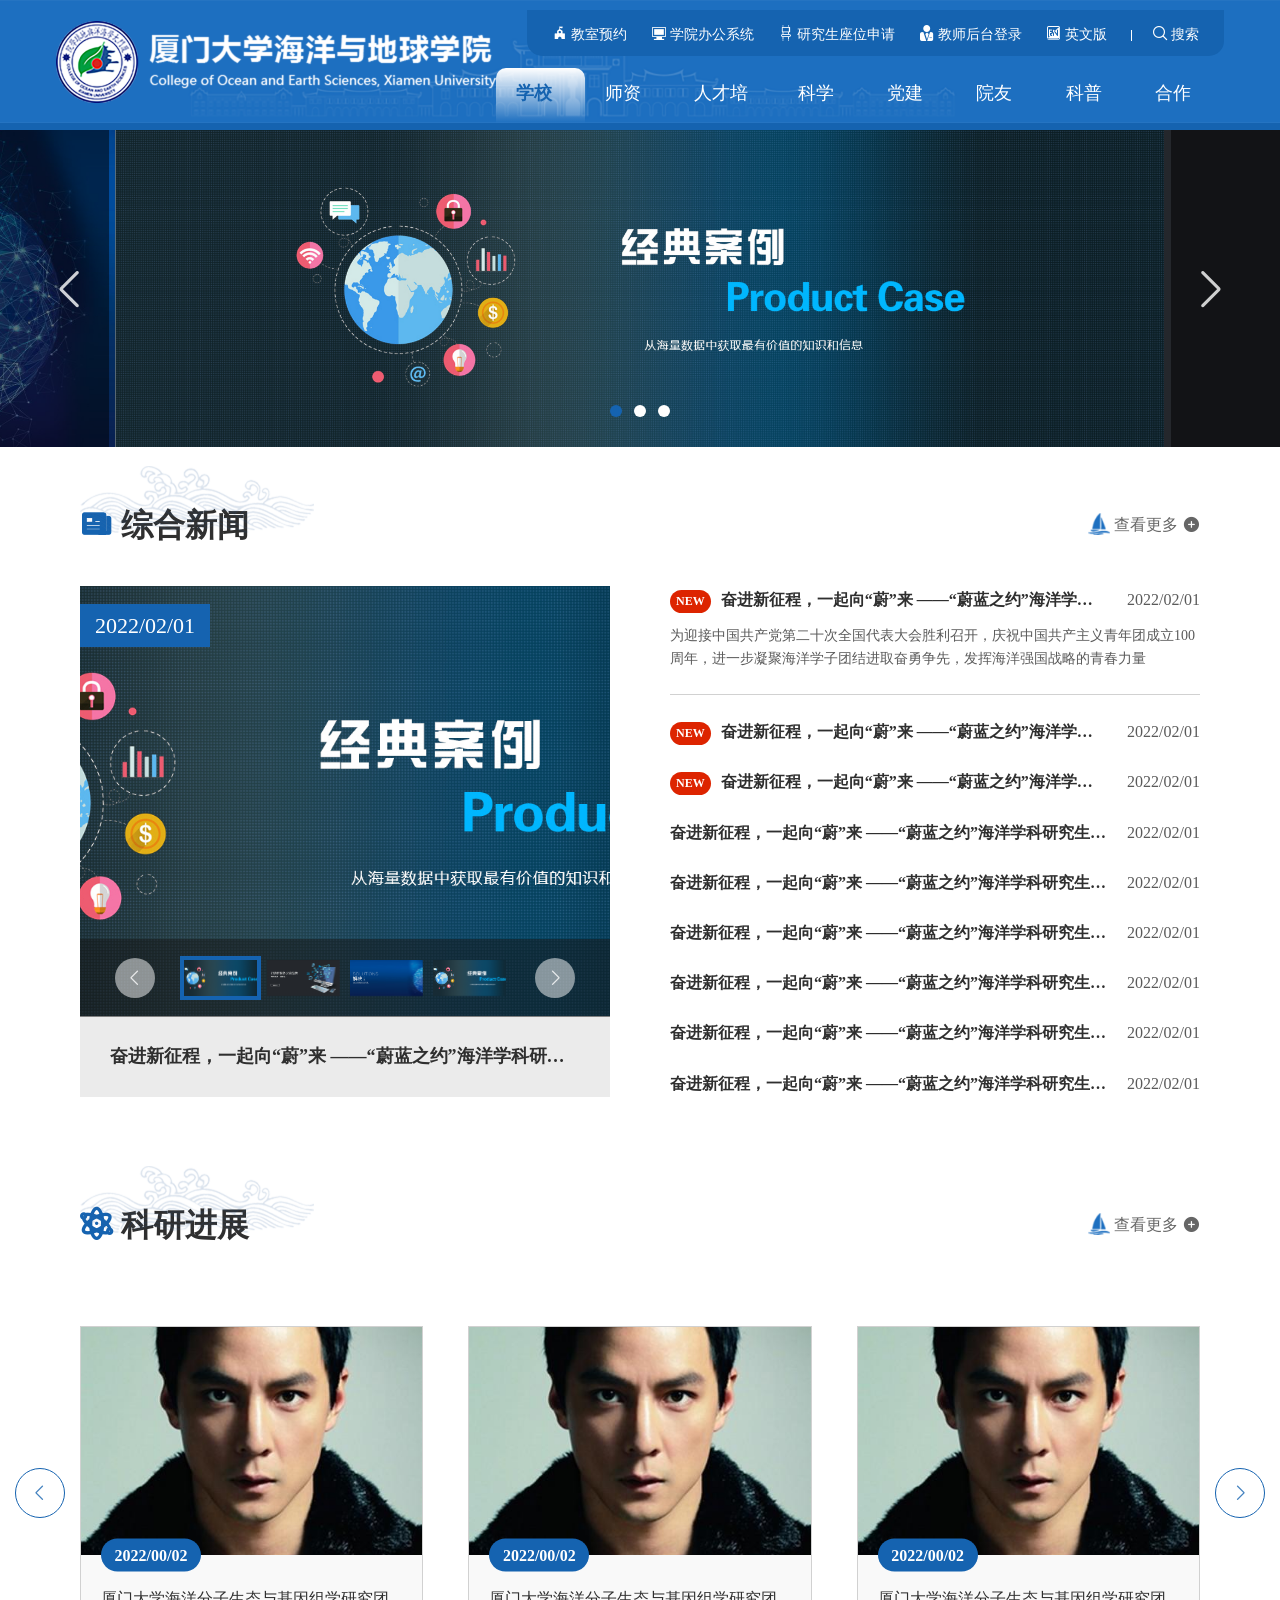
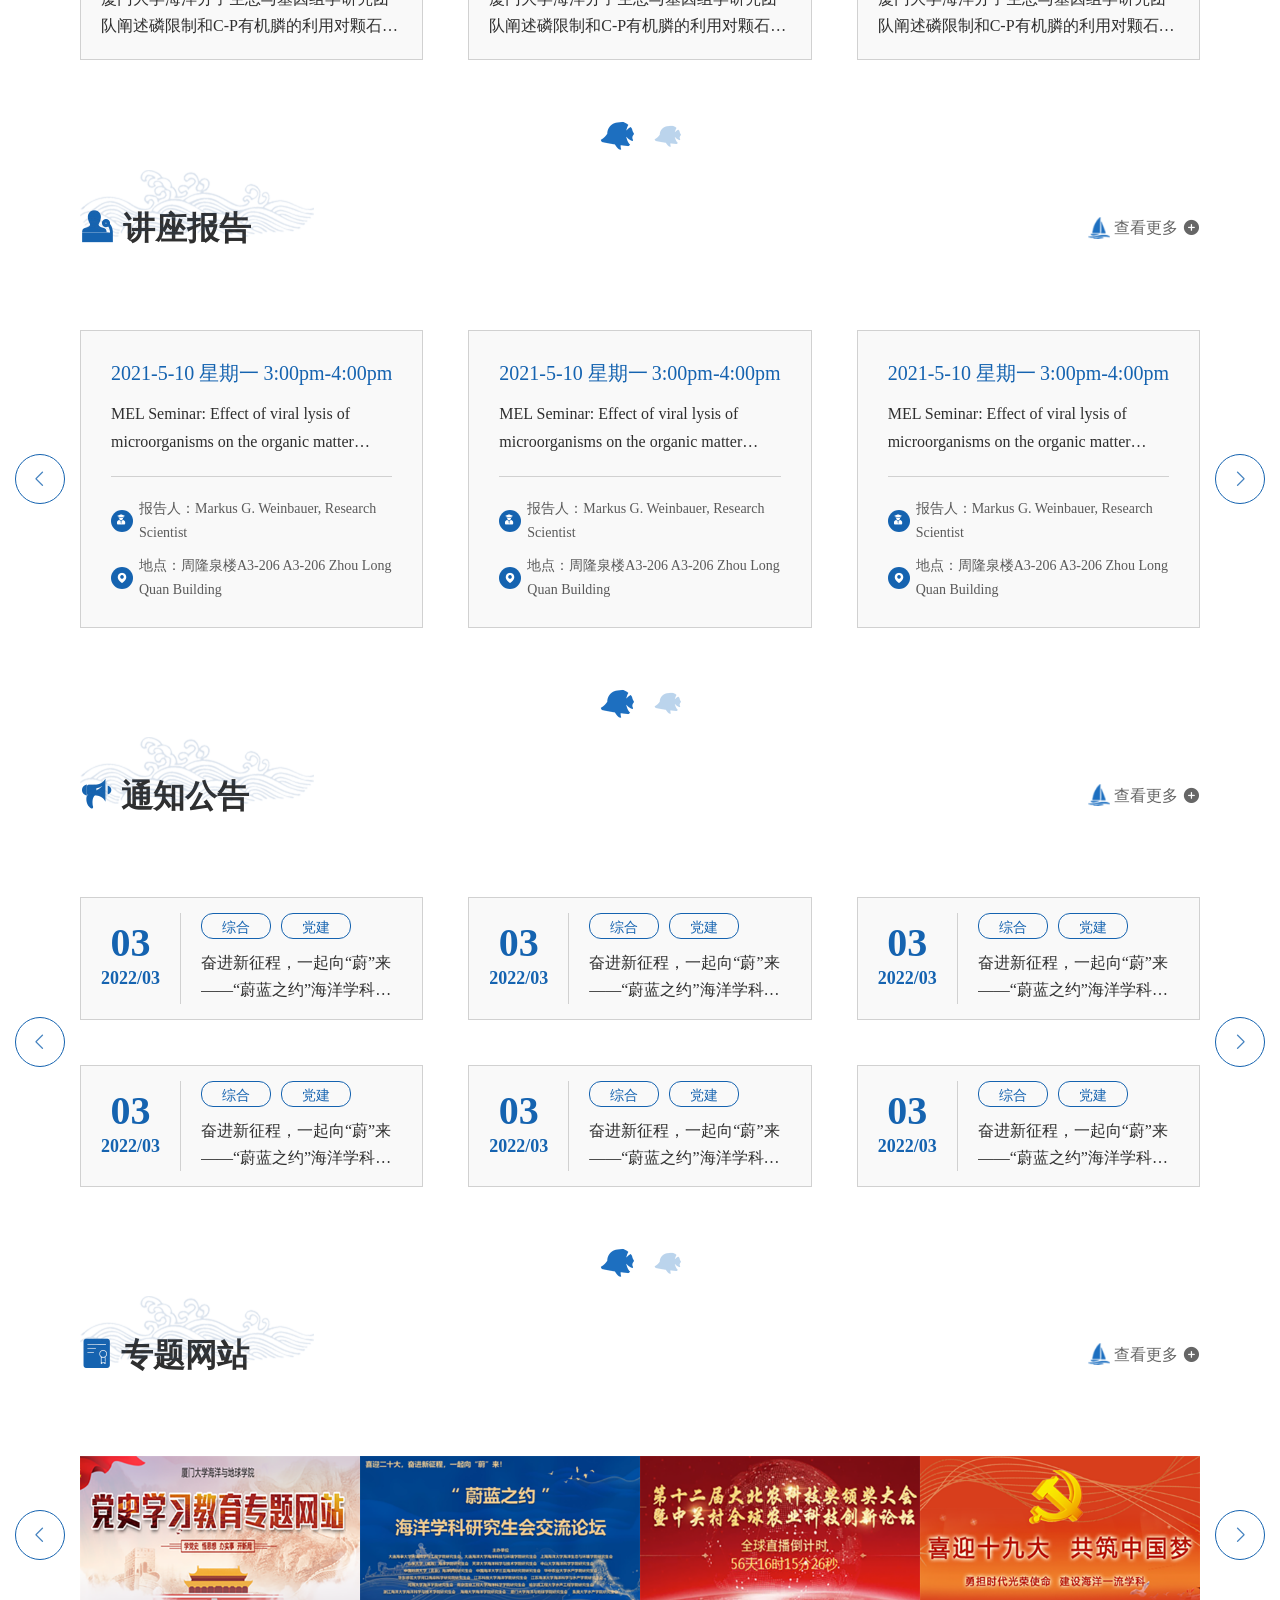
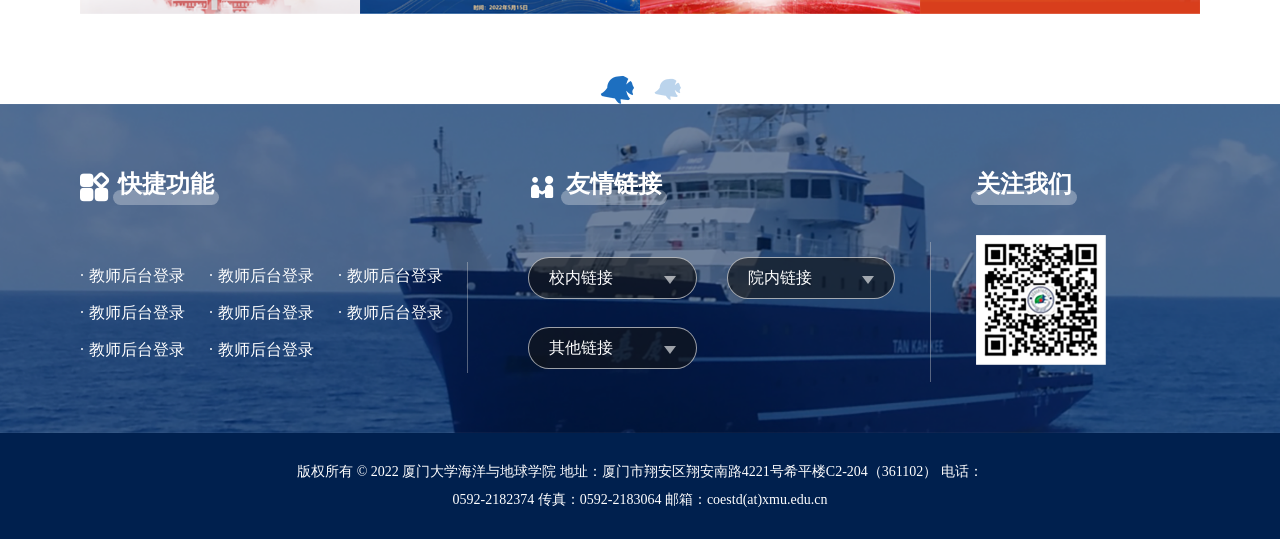
==== commit 076cff57: "chore: 页面结构" ====
--- a/index.html
+++ b/index.html
@@ -31,6 +31,11 @@
 </head>
 
 <body id="app">
+
+  <!-- 返回顶部按钮 -->
+  <div class="back-top-menu" id="backTopMenu">
+    <span class="iconfont icon-jiantouhong"></span>
+  </div>
 
   <header class="header">
 
@@ -893,6 +898,7 @@
 
   </section>
 
+  <!-- footer -->
   <footer class="footer">
     <div class="footer__main">
       <div class="container">
@@ -986,190 +992,6 @@
   <script src="./js/jquery.extends.js"></script>
   <script src="./js/common.js"></script>
   <script src="./js/theme.js"></script>
-  <script>
-    const bannerSwiper = new Swiper('#bannerSwiper', {
-      autoplay: {
-        delay: 5000,
-        disableOnInteraction: false,
-      },
-      speed: 700,
-      allowTouchMove: true,
-      lazy: {
-        loadPrevNext: true,
-        loadPrevNextAmount: 3,
-      },
-      centeredSlides: true,
-      loop: true,
-      slidesPerView: 'auto',
-      pagination: {
-        el: '#bannerPagination',
-        clickable: true
-      },
-      navigation: {
-        nextEl: '#bannerNext',
-        prevEl: '#bannerPrev',
-      },
-    });
-
-
-    const swiper = new Swiper(".mySwiper", {
-      spaceBetween: 10,
-      slidesPerView: 4,
-      freeMode: true,
-      watchSlidesProgress: true,
-    });
-    const swiper2 = new Swiper(".mySwiper2", {
-      spaceBetween: 10,
-      thumbs: {
-        swiper: swiper,
-      },
-      navigation: {
-        nextEl: "#thumNext",
-        prevEl: "#thumPrev",
-      },
-    });
-
-
-    const classSwiper = new Swiper('#classSwiper', {
-      slidesPerView: 1,
-      slidesPerGroup: 1,
-      spaceBetween: 15,
-      grid: {
-        fill: "row",
-        rows: 3,
-      },
-      breakpoints: {
-        600: {
-          slidesPerView: 2,
-          slidesPerGroup: 2,
-          spaceBetween: 30,
-          grid: {
-            fill: "row",
-            rows: 2,
-          },
-        },
-        1280: {
-          slidesPerView: 3,
-          slidesPerGroup: 3,
-          spaceBetween: 45,
-          grid: {
-            fill: "row",
-            rows: 1,
-          },
-        },
-      },
-      pagination: {
-        el: '#classPagination',
-        clickable: true,
-      },
-      navigation: {
-        nextEl: '#classNext',
-        prevEl: '#classPrev',
-      },
-    });
-
-    const researchSwiper = new Swiper('#researchSwiper', {
-      slidesPerView: 1,
-      slidesPerGroup: 1,
-      spaceBetween: 15,
-      breakpoints: {
-        600: {
-          slidesPerView: 2,
-          slidesPerGroup: 2,
-          spaceBetween: 30,
-        },
-        1280: {
-          slidesPerView: 3,
-          slidesPerGroup: 3,
-          spaceBetween: 45,
-        },
-      },
-      pagination: {
-        el: '#researchPagination',
-        clickable: true,
-      },
-      navigation: {
-        nextEl: '#researchNext',
-        prevEl: '#researchPrev',
-      },
-    });
-
-    const noticeSwiper = new Swiper('#noticeSwiper', {
-      slidesPerView: 1,
-      slidesPerGroup: 1,
-      spaceBetween: 15,
-      grid: {
-        fill: "row",
-        rows: 4,
-      },
-      breakpoints: {
-        600: {
-          slidesPerView: 2,
-          slidesPerGroup: 2,
-          spaceBetween: 30,
-          grid: {
-            fill: "row",
-            rows: 3,
-          },
-        },
-        1280: {
-          slidesPerView: 3,
-          slidesPerGroup: 3,
-          spaceBetween: 45,
-          grid: {
-            fill: "row",
-            rows: 2,
-          },
-        },
-      },
-      pagination: {
-        el: '#noticePagination',
-        clickable: true,
-      },
-      navigation: {
-        nextEl: '#noticeNext',
-        prevEl: '#noticePrev',
-      },
-    });
-
-    const websitSwiper = new Swiper('#websitSwiper', {
-      slidesPerView: 2,
-      slidesPerGroup: 2,
-      breakpoints: {
-        600: {
-          slidesPerView: 3,
-          slidesPerGroup: 3,
-        },
-        1280: {
-          slidesPerView: 4,
-          slidesPerGroup: 4,
-        },
-      },
-      pagination: {
-        el: '#websitPagination',
-        clickable: true,
-      },
-      navigation: {
-        nextEl: '#websitNext',
-        prevEl: '#websitPrev',
-      },
-    });
-
-    $(".custom-selector").popover({
-      title: '.custom-selector__input',
-      content: '.custom-selector__options'
-    })
-
-    $('.popover').popover({
-      title: '.popover__title',
-      content: '.popover__content'
-    });
-
-
-    window.onresize = function () {
-      bannerSwiper.update();
-    }
-  </script>
 </body>
 
 </html>
--- a/style/app.css
+++ b/style/app.css
@@ -110,7 +110,10 @@
   color: #777;
 }
 
-h1, h2, h3, h4 {
+h1,
+h2,
+h3,
+h4 {
   font-family: fontHeavy;
 }
 
@@ -130,58 +133,6 @@
   .only-pc {
     display: none;
   }
-}
-
-.inner-page {
-  display: flex;
-}
-@media only screen and (max-width: 56.25em) {
-  .inner-page {
-    flex-direction: column;
-  }
-}
-.inner-page--reverse {
-  flex-direction: row-reverse;
-}
-@media only screen and (max-width: 56.25em) {
-  .inner-page--reverse {
-    flex-direction: column-reverse;
-  }
-}
-.inner-page--reverse .inner-page__left {
-  margin-left: 1.6rem;
-}
-@media only screen and (max-width: 56.25em) {
-  .inner-page--reverse .inner-page__left {
-    margin-left: 0;
-    margin-top: 1.6rem;
-  }
-}
-.inner-page--reverse .inner-page__right {
-  margin-left: 0;
-}
-.inner-page__left {
-  width: 29rem;
-  flex: none;
-}
-@media only screen and (max-width: 56.25em) {
-  .inner-page__left {
-    width: 100%;
-  }
-}
-.inner-page__right {
-  flex: 1;
-  margin-left: 1.6rem;
-}
-@media only screen and (max-width: 56.25em) {
-  .inner-page__right {
-    margin-left: 0;
-    margin-top: 1.6rem;
-  }
-}
-
-.inner-wrapper {
-  padding: 7rem 0;
 }
 
 .heading-box {
@@ -733,6 +684,103 @@
   z-index: 0;
 }
 
+.inner-news-card {
+  display: flex;
+  justify-content: space-between;
+  position: relative;
+}
+.inner-news-card:hover .inner-news-card__left p {
+  color: #1563B0;
+}
+.inner-news-card:hover .inner-news-card__left span {
+  color: #1563B0;
+  border: 1px solid #1563B0;
+}
+.inner-news-card:hover .inner-news-card__right h2, .inner-news-card:hover .inner-news-card__right p {
+  color: #1563B0;
+}
+.inner-news-card__left {
+  flex: none;
+  display: flex;
+  flex-direction: column;
+  justify-content: space-between;
+  align-items: center;
+  padding-right: 7rem;
+  position: relative;
+}
+.inner-news-card__left::after {
+  content: "";
+  width: 5rem;
+  height: 2px;
+  background-color: #D1D1D1;
+  position: absolute;
+  right: 0;
+  top: 2.5rem;
+}
+.inner-news-card__left p {
+  font-size: 3rem;
+  color: #2f2f2f;
+}
+.inner-news-card__left span {
+  font-size: 1.8rem;
+  font-weight: 600;
+  color: #2f2f2f;
+  width: 3.6rem;
+  height: 3.6rem;
+  border-radius: 50%;
+  border: 1px solid transparent;
+  text-align: center;
+}
+.inner-news-card__medium {
+  flex: none;
+  padding-left: 2.4rem;
+}
+.inner-news-card__medium .cover {
+  width: 18rem;
+  height: 10rem;
+}
+.inner-news-card__medium .cover img {
+  display: block;
+  width: 100%;
+  height: 100%;
+  object-fit: cover;
+}
+.inner-news-card__right {
+  padding-left: 2.4rem;
+  height: 10rem;
+}
+.inner-news-card__right h2 {
+  text-overflow: -o-ellipsis-lastline;
+  overflow: hidden;
+  text-overflow: ellipsis;
+  display: -webkit-box;
+  -webkit-line-clamp: 1;
+  line-clamp: 1;
+  -webkit-box-orient: vertical;
+  font-size: 1.6rem;
+  color: #2f2f2f;
+  margin-bottom: 2.5rem;
+}
+.inner-news-card__right p {
+  text-overflow: -o-ellipsis-lastline;
+  overflow: hidden;
+  text-overflow: ellipsis;
+  display: -webkit-box;
+  -webkit-line-clamp: 2;
+  line-clamp: 2;
+  -webkit-box-orient: vertical;
+  font-size: 1.4rem;
+  color: #5A5A5A;
+}
+.inner-news-card__link {
+  position: absolute;
+  top: 0;
+  right: 0;
+  bottom: 0;
+  left: 0;
+  z-index: 0;
+}
+
 .inner-banner {
   height: 45rem;
   display: flex;
@@ -773,59 +821,61 @@
   }
 }
 
-.breadcrumb {
-  display: flex;
+.custom-breadcrumb {
+  display: flex;
+  justify-content: space-between;
   align-items: center;
-  margin-bottom: 2.5rem;
-}
-.breadcrumb__back {
-  width: 2.2rem;
-  height: 2.2rem;
-  border-radius: 50%;
-  background-color: #BCB7B0;
-  position: relative;
-}
-.breadcrumb__back::after {
+  height: 5.8rem;
+  padding: 0 4rem;
+  background-color: rgba(20, 20, 20, 0.5);
+}
+.custom-breadcrumb .title {
+  font-size: 2.4rem;
+  color: #ffffff;
+  font-weight: 900;
+}
+.custom-breadcrumb .breadcrumb-navs {
+  display: flex;
+  align-items: center;
+}
+.custom-breadcrumb .breadcrumb-navs .pos {
+  font-size: 1.4rem;
+  color: #ffffff;
+  margin-right: 1rem;
+  display: flex;
+  align-items: center;
+}
+.custom-breadcrumb .breadcrumb-navs .pos::before {
   content: "";
   font-family: 'iconfont';
-  position: absolute;
-  top: 50%;
-  left: 50%;
-  transform: translate(-50%, -50%);
-  content: "\e7f1";
+  content: "\e60e";
   font-size: 1.4rem;
   color: #ffffff;
-}
-.breadcrumb__list {
+  margin-right: 4px;
+}
+.custom-breadcrumb .breadcrumb-navs nav {
   display: flex;
   align-items: center;
-  color: #BCB7B0;
-  padding-left: 1.8rem;
-}
-.breadcrumb__list > * {
-  margin-right: 1rem;
-}
-.breadcrumb__title, .breadcrumb__nav {
+}
+.custom-breadcrumb .breadcrumb-navs nav a {
   font-size: 1.4rem;
-  color: currentColor;
-}
-.breadcrumb__title.active, .breadcrumb__nav.active {
+  color: #ffffff;
+  transition: 0.3s;
+}
+.custom-breadcrumb .breadcrumb-navs nav a::before {
+  font-family: "iconfont";
+  content: "\e63d";
+  margin-right: 0.8rem;
+  margin-left: 0.5rem;
+}
+.custom-breadcrumb .breadcrumb-navs nav a:first-child::before {
+  display: none;
+}
+.custom-breadcrumb .breadcrumb-navs nav a:hover {
   color: #1563B0;
 }
-.breadcrumb__nav:hover {
-  color: #5A5A5A;
-}
-.breadcrumb__nav.active {
-  color: #1563B0;
-}
-.breadcrumb__nav.active:hover {
-  color: #1563B0;
-}
-.breadcrumb__icon::after {
-  content: "";
-  font-family: 'iconfont';
-  content: "\e7eb";
-  color: currentColor;
+.custom-breadcrumb .breadcrumb-navs nav a:hover::before {
+  color: #ffffff;
 }
 
 .form-item {
@@ -1041,44 +1091,174 @@
   border: 3px solid #1563B0;
 }
 
-.pagination-wrapper {
-  padding: 2rem;
+div.pb_sys_common.pb_sys_normal.pb_sys_style1 {
+  display: flex;
+  justify-content: center;
+  align-items: center;
+  padding: 40px 0;
+}
+div.pb_sys_common.pb_sys_normal.pb_sys_style1 span.p_pages {
+  display: flex;
+  justify-content: center;
+  align-items: center;
+  column-gap: 5px;
+}
+div.pb_sys_common.pb_sys_normal.pb_sys_style1 span.p_pages .p_fun_d {
+  display: block;
+  height: 30px;
+  padding: 0 10px;
+  line-height: 30px;
+  border-radius: 4px;
+  font-size: 12px;
+  background-color: #f4f4f5;
+  color: #606266;
+  transition: 0.3s;
+  cursor: pointer;
+}
+div.pb_sys_common.pb_sys_normal.pb_sys_style1 span.p_pages .p_fun_d:hover {
+  color: #1563B0;
+}
+@media only screen and (max-width: 56.25em) {
+  div.pb_sys_common.pb_sys_normal.pb_sys_style1 span.p_pages .p_fun_d {
+    height: 40px;
+    padding: 0 20px;
+    line-height: 40px;
+    font-size: 14px;
+  }
+}
+div.pb_sys_common.pb_sys_normal.pb_sys_style1 span.p_pages span.p_no_d {
+  display: block;
+  height: 30px;
+  padding: 0 10px;
+  line-height: 30px;
+  border-radius: 4px;
+  font-size: 12px;
+  color: #2f2f2f;
+  transition: 0.3s;
+  background-color: #1563B0;
+  color: #ffffff;
+}
+@media only screen and (max-width: 56.25em) {
+  div.pb_sys_common.pb_sys_normal.pb_sys_style1 span.p_pages span.p_no_d {
+    display: none;
+  }
+}
+@media only screen and (max-width: 56.25em) {
+  div.pb_sys_common.pb_sys_normal.pb_sys_style1 span.p_pages span.p_no {
+    display: none;
+  }
+}
+div.pb_sys_common.pb_sys_normal.pb_sys_style1 span.p_pages span.p_no a {
+  display: block;
+  height: 30px;
+  padding: 0 10px;
+  line-height: 30px;
+  border-radius: 4px;
+  font-size: 12px;
+  background-color: #f4f4f5;
+  color: #606266;
+  transition: 0.3s;
+  cursor: pointer;
+}
+div.pb_sys_common.pb_sys_normal.pb_sys_style1 span.p_pages span.p_no a:hover {
+  color: #1563B0;
+}
+@media only screen and (max-width: 56.25em) {
+  div.pb_sys_common.pb_sys_normal.pb_sys_style1 span.p_pages span.p_no a {
+    height: 40px;
+    padding: 0 20px;
+    line-height: 40px;
+    font-size: 14px;
+  }
+}
+div.pb_sys_common.pb_sys_normal.pb_sys_style1 span.p_pages span.p_dot {
+  display: block;
+  height: 30px;
+  padding: 0 10px;
+  line-height: 30px;
+  border-radius: 4px;
+  font-size: 12px;
+  background-color: #f4f4f5;
+  color: #606266;
+  transition: 0.3s;
+  cursor: pointer;
+}
+div.pb_sys_common.pb_sys_normal.pb_sys_style1 span.p_pages span.p_dot:hover {
+  color: #1563B0;
+}
+@media only screen and (max-width: 56.25em) {
+  div.pb_sys_common.pb_sys_normal.pb_sys_style1 span.p_pages span.p_dot {
+    height: 40px;
+    padding: 0 20px;
+    line-height: 40px;
+    font-size: 14px;
+  }
+}
+@media only screen and (max-width: 56.25em) {
+  div.pb_sys_common.pb_sys_normal.pb_sys_style1 span.p_pages span.p_dot {
+    display: none;
+  }
+}
+div.pb_sys_common.pb_sys_normal.pb_sys_style1 span.p_pages .p_fun a {
+  display: block;
+  height: 30px;
+  padding: 0 10px;
+  line-height: 30px;
+  border-radius: 4px;
+  font-size: 12px;
+  background-color: #f4f4f5;
+  color: #606266;
+  transition: 0.3s;
+  cursor: pointer;
+}
+div.pb_sys_common.pb_sys_normal.pb_sys_style1 span.p_pages .p_fun a:hover {
+  color: #1563B0;
+}
+@media only screen and (max-width: 56.25em) {
+  div.pb_sys_common.pb_sys_normal.pb_sys_style1 span.p_pages .p_fun a {
+    height: 40px;
+    padding: 0 20px;
+    line-height: 40px;
+    font-size: 14px;
+  }
+}
+div.pb_sys_common.pb_sys_normal.pb_sys_style1 span.p_t {
+  font-size: 12px;
+  color: #5A5A5A;
+  line-height: 26px;
+  padding: 0 10px;
+}
+@media only screen and (max-width: 56.25em) {
+  div.pb_sys_common.pb_sys_normal.pb_sys_style1 span.p_t {
+    display: none;
+  }
+}
+@media only screen and (max-width: 56.25em) {
+  div.pb_sys_common.pb_sys_normal.pb_sys_style1 span.p_goto {
+    display: none;
+  }
+}
+div.pb_sys_common.pb_sys_normal.pb_sys_style1 span.p_goto input#u6_goto.p_goto_input {
+  width: 40px;
+  height: 30px;
+  box-sizing: border-box;
+  border-radius: 4px;
+  border: 1px solid #dcdfe6;
   text-align: center;
-  border: 1px solid #D1D1D1;
-  border-top: none;
-}
-
-.pagination {
-  display: inline-block;
-}
-.pagination__prev, .pagination__next, .pagination__page {
-  display: inline-block;
-  padding: 0 1.2rem;
-  border-radius: 2px;
-  line-height: 3.4rem;
-  border: 1px solid #D1D1D1;
-  margin: 0.5rem;
-  font-size: 1.4rem;
+  font-size: 12px;
+  color: #5A5A5A;
+}
+div.pb_sys_common.pb_sys_normal.pb_sys_style1 span.p_goto a {
+  display: block;
+  height: 30px;
+  padding: 0 10px;
+  line-height: 30px;
+  border-radius: 4px;
+  font-size: 12px;
   color: #2f2f2f;
-  transition: all .3s ease-in-out;
-}
-.pagination__prev:hover, .pagination__prev.active, .pagination__next:hover, .pagination__next.active, .pagination__page:hover, .pagination__page.active {
+  transition: 0.3s;
   background-color: #1563B0;
   color: #ffffff;
-}
-@media only screen and (max-width: 56.25em) {
-  .pagination__prev, .pagination__next, .pagination__page {
-    line-height: 4rem;
-    padding: 0 3rem;
-  }
-}
-.pagination__page {
-  display: inline-block;
-}
-@media only screen and (max-width: 56.25em) {
-  .pagination__page {
-    display: none;
-  }
 }
 
 .popover {
@@ -1334,6 +1514,12 @@
   position: absolute;
   left: 2rem;
   top: 1rem;
+  display: none;
+}
+@media only screen and (max-width: 56.25em) {
+  .header__menus-close {
+    display: block;
+  }
 }
 .header__menus {
   display: flex;
@@ -1390,6 +1576,12 @@
   position: absolute;
   left: 2rem;
   top: 1rem;
+  display: none;
+}
+@media only screen and (max-width: 56.25em) {
+  .header__nav-close {
+    display: block;
+  }
 }
 @media only screen and (max-width: 56.25em) {
   .header__nav {
@@ -1748,6 +1940,188 @@
   margin: 0 auto;
 }
 
+.inner-page {
+  top: -5.8rem;
+  position: relative;
+  padding-bottom: 2rem;
+}
+.inner-page__wrapper {
+  display: flex;
+}
+.inner-page__left {
+  flex: none;
+}
+@media only screen and (max-width: 56.25em) {
+  .inner-page__left {
+    display: none;
+  }
+}
+.inner-page__right {
+  flex: 1;
+  overflow: hidden;
+}
+.inner-page__right--bottom {
+  padding-left: 4rem;
+}
+
+.side-bar {
+  flex: none;
+  width: 300px;
+  position: relative;
+  overflow: hidden;
+  top: -3.4rem;
+}
+@media only screen and (max-width: 75em) {
+  .side-bar {
+    width: 24rem;
+  }
+}
+.side-bar__heading {
+  line-height: 9rem;
+  padding-left: 4rem;
+  background: #1563B0;
+  font-size: 26px;
+  font-weight: bold;
+  color: #ffffff;
+  margin-bottom: 2rem;
+  position: relative;
+}
+.side-bar__heading::after {
+  position: absolute;
+  bottom: 0;
+  left: 50%;
+  transform: translate(-50%, 0);
+  bottom: -1.4rem;
+  content: "";
+  display: block;
+  width: 0;
+  height: 0;
+  border-top: 1.6rem solid #1563B0;
+  border-left: 1.4rem solid transparent;
+  border-right: 1.4rem solid transparent;
+}
+.side-bar__footer-img {
+  display: block;
+  width: 100%;
+  margin-top: 30px;
+}
+
+.side-nav__1-item {
+  list-style: none;
+  position: relative;
+}
+.side-nav__1-item.active > .side-nav__2-list {
+  display: block;
+}
+.side-nav__1-item.active > .side-nav__1-link {
+  color: #ffffff;
+  font-weight: 600;
+  background: #1D6FC0 url(../images/side-nav-bg.png) no-repeat 100% 0/contain;
+}
+.side-nav__1-item.active > .side-nav__1-link::before {
+  background-color: #ffffff;
+}
+.side-nav__1-item.active > .side-nav__1-link::after {
+  content: "\e6b5";
+}
+.side-nav__1-link {
+  position: relative;
+  display: block;
+  padding: 0 2rem;
+  padding-left: 4rem;
+  font-size: 1.8rem;
+  line-height: 6.8rem;
+  color: #2f2f2f;
+  background: #E2EAF3;
+  border-bottom: 1px solid #ffffff;
+}
+.side-nav__1-link::before {
+  position: absolute;
+  top: 50%;
+  left: 0;
+  transform: translateY(-50%);
+  left: 2rem;
+  content: "";
+  display: inline-block;
+  width: 3px;
+  height: 1.8rem;
+  background-color: #1563B0;
+}
+.side-nav__1-link::after {
+  content: "";
+  font-family: 'iconfont';
+  position: absolute;
+  top: 50%;
+  right: 0;
+  transform: translateY(-50%);
+  right: 2rem;
+  content: "\e829";
+}
+.side-nav__1-open {
+  position: absolute;
+  top: 50%;
+  right: 0;
+  transform: translateY(-50%);
+}
+.side-nav__2-list {
+  background-color: #ffffff;
+  display: none;
+}
+.side-nav__2-item {
+  list-style: none;
+  position: relative;
+}
+.side-nav__2-item.active > .side-nav__3-list {
+  display: block;
+}
+.side-nav__2-item.active > .side-nav__2-link {
+  color: #1563B0;
+  font-weight: 600;
+  background: #a7c4e3;
+}
+.side-nav__2-item.active > .side-nav__2-link::after {
+  opacity: 1;
+}
+.side-nav__2-link {
+  display: block;
+  padding: 0.5rem 2rem;
+  padding-left: 5rem;
+  font-size: 1.6rem;
+  line-height: 5.4rem;
+  color: #2f2f2f;
+  white-space: nowrap;
+  background-color: #c4dcee;
+  border-bottom: 1px solid #ffffff;
+}
+.side-nav__2-link::after {
+  content: "";
+  font-family: 'iconfont';
+  position: absolute;
+  top: 50%;
+  right: 0;
+  transform: translateY(-50%);
+  right: 2rem;
+  content: "\e63d";
+  opacity: 0;
+}
+.side-nav__3-list {
+  padding: 1rem 0;
+  background-color: #ffffff;
+}
+.side-nav__3-link {
+  display: block;
+  padding: 0.5rem 2rem;
+  font-size: 1.8rem;
+  line-height: 3rem;
+  color: #2f2f2f;
+  white-space: nowrap;
+}
+.side-nav__3-link:hover {
+  color: #ffffff;
+  font-weight: 600;
+  background: #1563B0;
+}
+
 .section-banner {
   position: relative;
   overflow: hidden;
@@ -1763,8 +2137,8 @@
   bottom: 2.5rem;
 }
 .section-banner .swiper-pagination-bullet {
-  width: 12px;
-  height: 12px;
+  width: 1.2rem;
+  height: 1.2rem;
   opacity: 1;
   background-color: #ffffff;
   margin: 0 0.6rem !important;
@@ -1982,3 +2356,14 @@
   right: -6.5rem;
   text-align: left;
 }
+
+.inner-news-list .item {
+  list-style: none;
+  padding: 4rem 0;
+  border-bottom: 1px solid #D1D1D1;
+}
+
+.static-banner img {
+  display: block;
+  width: 100%;
+}
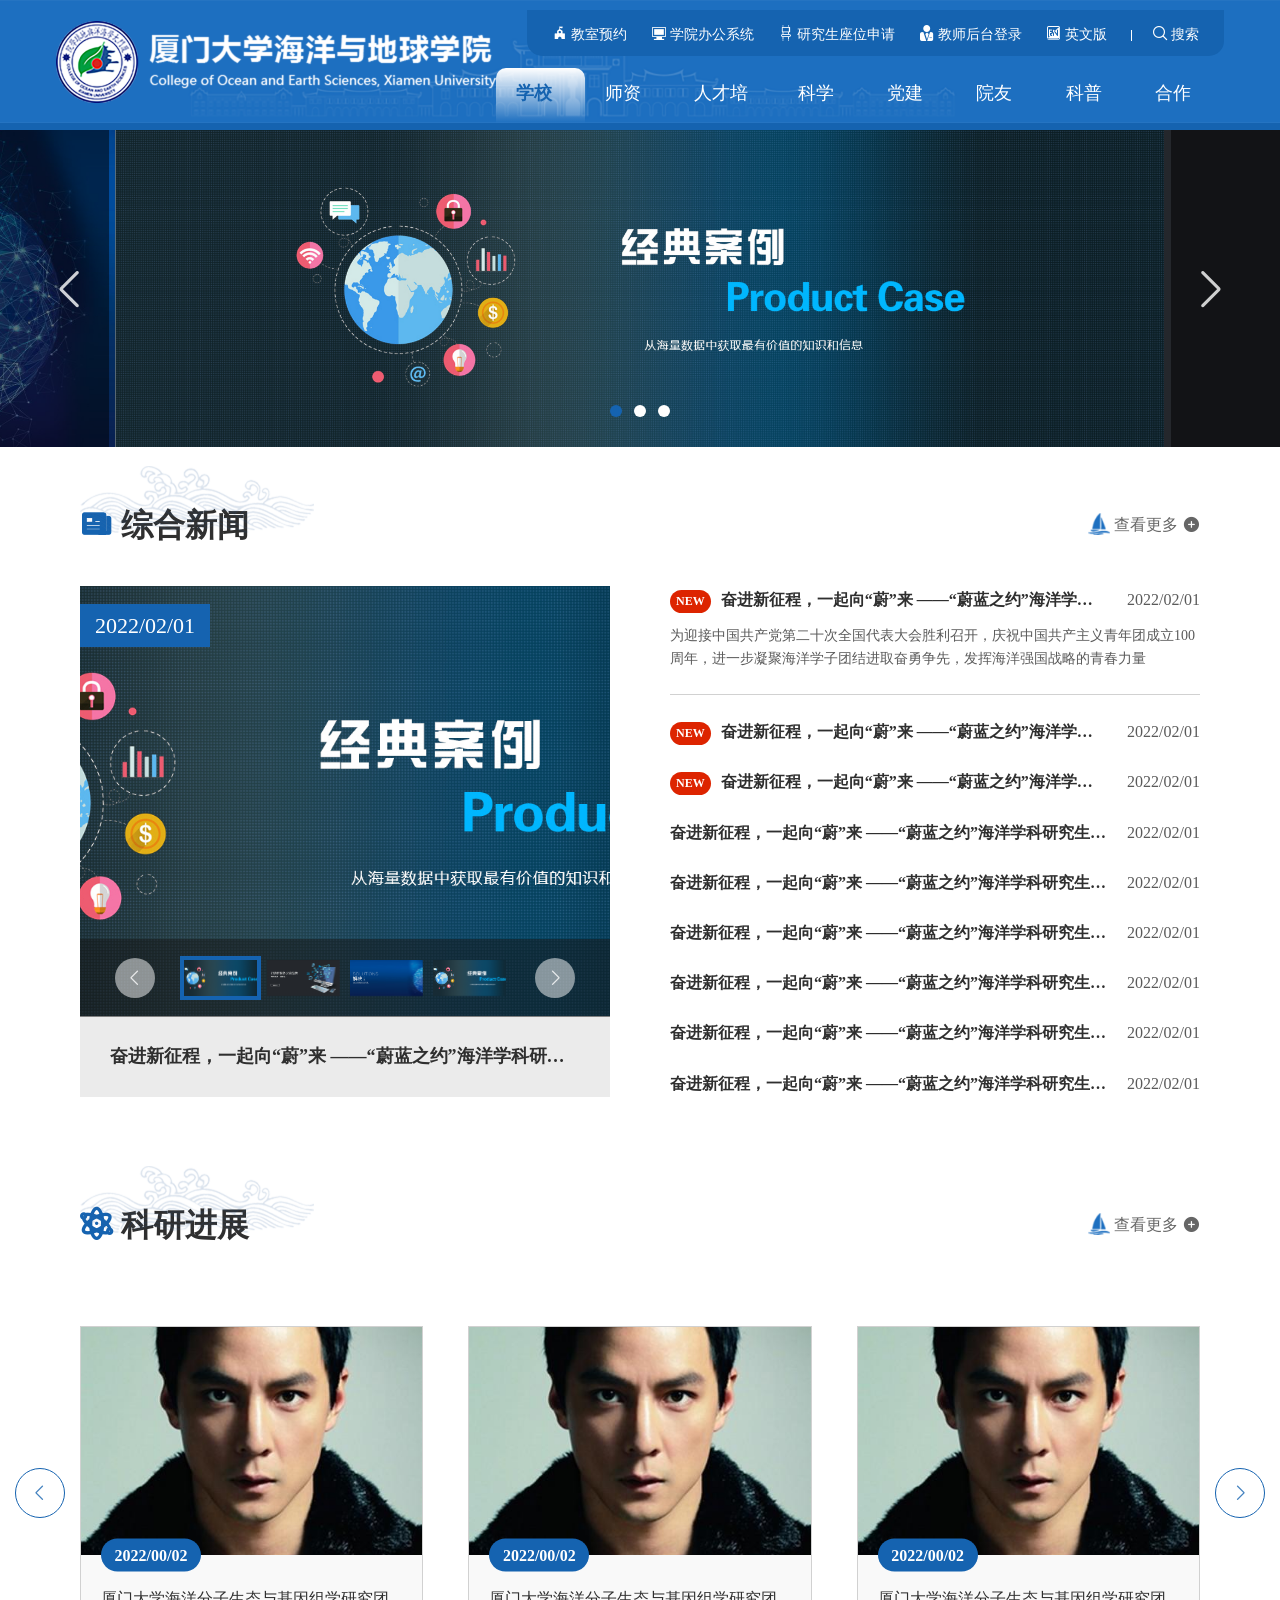
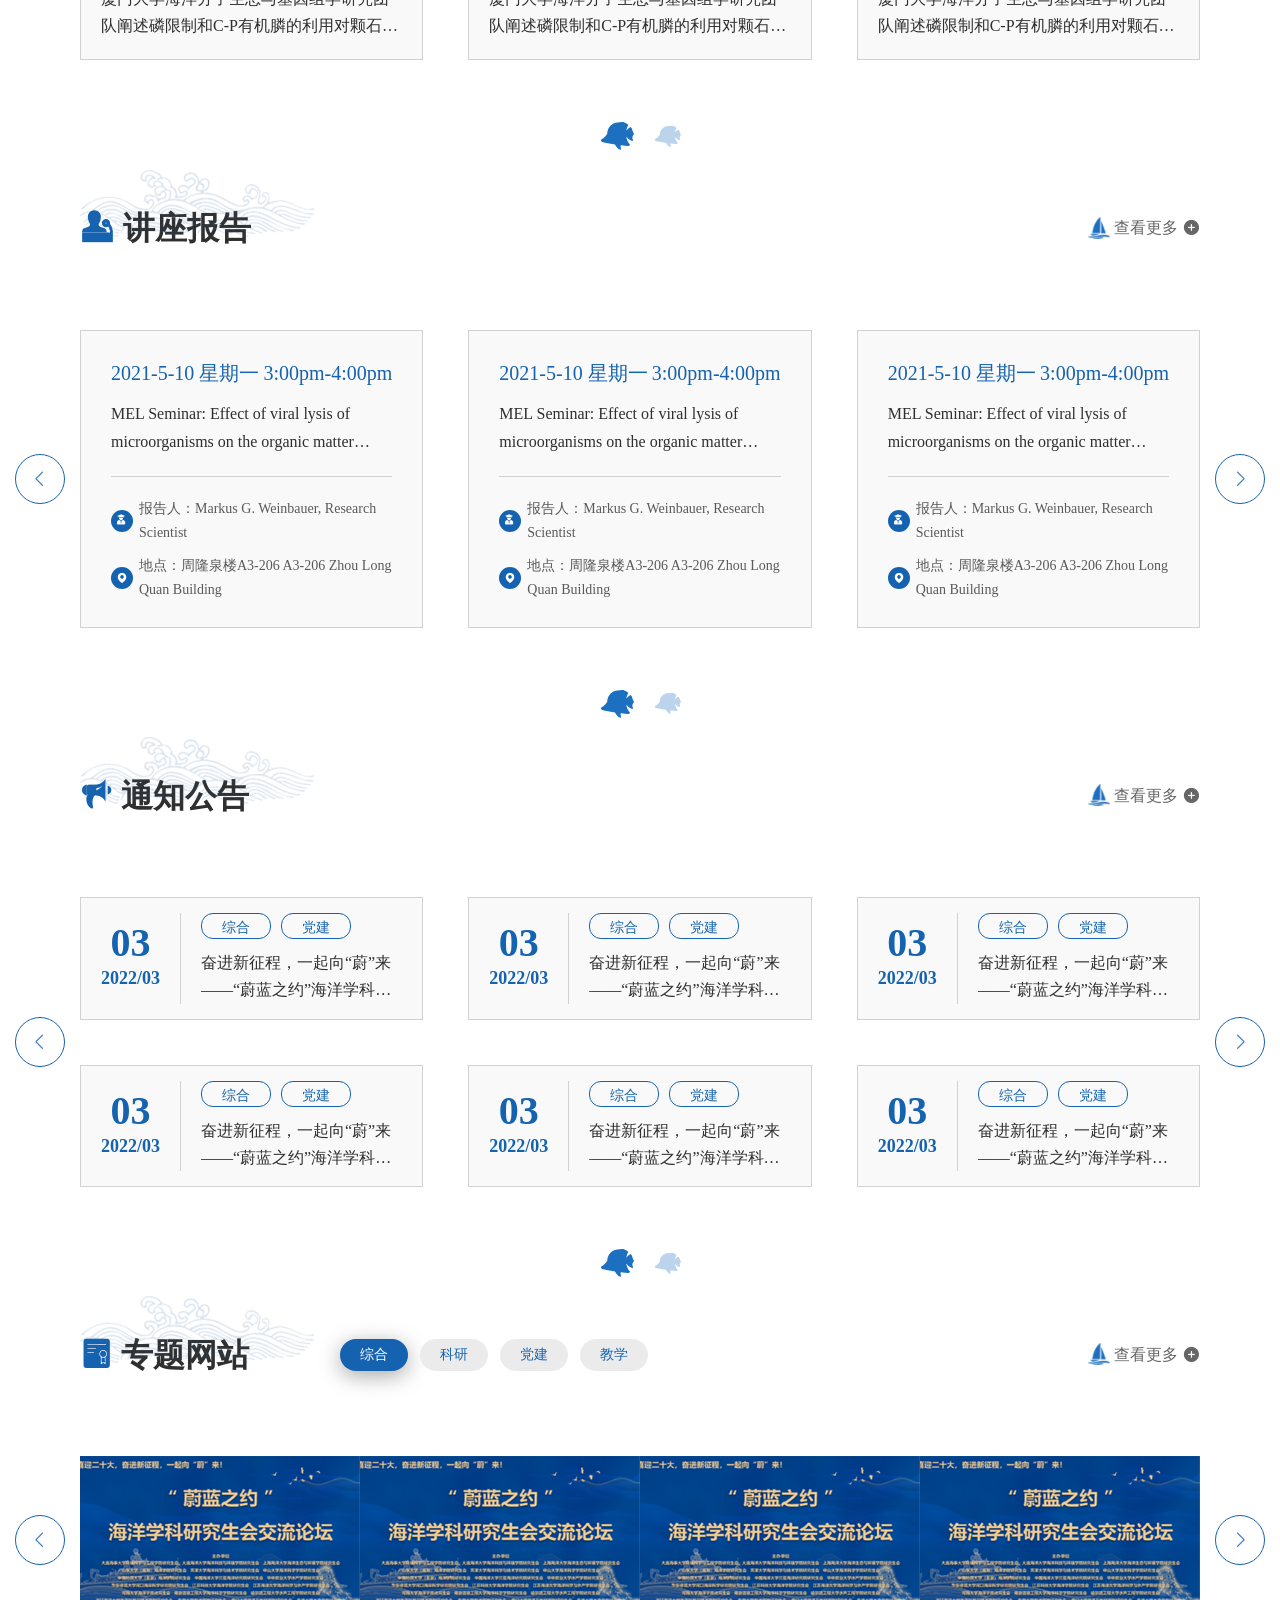
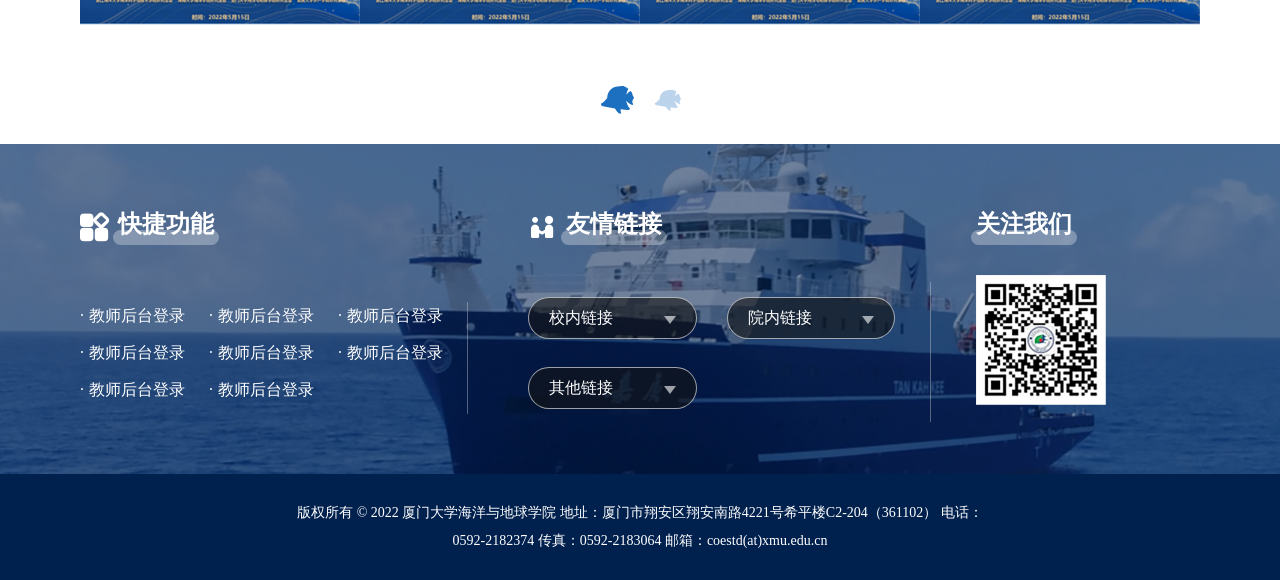
==== commit 254e7a98: "chore: 页面完成" ====
--- a/index.html
+++ b/index.html
@@ -2,7 +2,7 @@
  * @Author: Yaowen Liu
  * @Date: 2022-03-07 09:45:10
  * @LastEditors: Yaowen Liu
- * @LastEditTime: 2022-07-28 09:51:59
+ * @LastEditTime: 2022-08-16 14:58:49
 -->
 <!DOCTYPE html>
 <html lang="en">
@@ -847,52 +847,323 @@
           <span class="iconfont icon-hetongdengji"></span>
           <span class="heading__text">专题网站</span>
         </h2>
+        <nav class="website-tab__title">
+          <p>综合</p>
+          <p>科研</p>
+          <p>党建</p>
+          <p>教学</p>
+        </nav>
         <a href="" class="more-button">查看更多</a>
       </div>
 
       <!-- Swiper -->
       <div class="home-swiper">
-        <div class="swiper" id="websitSwiper">
-          <div class="swiper-wrapper">
-            <div class="swiper-slide">
-              <a href="">
-                <img src="./images/website-1.png" alt="">
-              </a>
-            </div>
-            <div class="swiper-slide">
-              <a href="">
-                <img src="./images/website-2.png" alt="">
-              </a>
-            </div>
-            <div class="swiper-slide">
-              <a href="">
-                <img src="./images/website-3.png" alt="">
-              </a>
-            </div>
-            <div class="swiper-slide">
-              <a href="">
-                <img src="./images/website-4.png" alt="">
-              </a>
-            </div>
-            <div class="swiper-slide">
-              <a href="">
-                <img src="./images/website-1.png" alt="">
-              </a>
-            </div>
-            <div class="swiper-slide">
-              <a href="">
-                <img src="./images/website-2.png" alt="">
-              </a>
-            </div>
-          </div>
-          <div class="swiper-pagination" id="websitPagination"></div>
-        </div>
-        <div class="home-swiper__button home-swiper__button--prev">
-          <span class="iconfont icon-zuojiantou_huaban" id="websitPrev"></span>
-        </div>
-        <div class="home-swiper__button home-swiper__button--next">
-          <span class="iconfont icon-youjiantou_huaban" id="websitNext"></span>
-        </div>
+        <ul class="website-tab__list">
+          <li class="website-tab__item">
+            <div class="swiper" id="websitSwiper0">
+              <div class="swiper-wrapper">
+                <div class="swiper-slide">
+                  <a href="">
+                    <div class="ratio-image ratio-image--3-of-5">
+                      <div class="ratio-image__box">
+                        <img class="ratio-image__source" src="./images/website-2.png" alt="" />
+                      </div>
+                    </div>
+                  </a>
+                </div>
+                <div class="swiper-slide">
+                  <a href="">
+                    <div class="ratio-image ratio-image--3-of-5">
+                      <div class="ratio-image__box">
+                        <img class="ratio-image__source" src="./images/website-2.png" alt="" />
+                      </div>
+                    </div>
+                  </a>
+                </div>
+                <div class="swiper-slide">
+                  <a href="">
+                    <div class="ratio-image ratio-image--3-of-5">
+                      <div class="ratio-image__box">
+                        <img class="ratio-image__source" src="./images/website-2.png" alt="" />
+                      </div>
+                    </div>
+                  </a>
+                </div>
+                <div class="swiper-slide">
+                  <a href="">
+                    <div class="ratio-image ratio-image--3-of-5">
+                      <div class="ratio-image__box">
+                        <img class="ratio-image__source" src="./images/website-2.png" alt="" />
+                      </div>
+                    </div>
+                  </a>
+                </div>
+                <div class="swiper-slide">
+                  <a href="">
+                    <div class="ratio-image ratio-image--3-of-5">
+                      <div class="ratio-image__box">
+                        <img class="ratio-image__source" src="./images/website-2.png" alt="" />
+                      </div>
+                    </div>
+                  </a>
+                </div>
+                <div class="swiper-slide">
+                  <a href="">
+                    <div class="ratio-image ratio-image--3-of-5">
+                      <div class="ratio-image__box">
+                        <img class="ratio-image__source" src="./images/website-2.png" alt="" />
+                      </div>
+                    </div>
+                  </a>
+                </div>
+              </div>
+              <div class="swiper-pagination" id="websitPagination0"></div>
+            </div>
+            <div class="home-swiper__button home-swiper__button--prev">
+              <span class="iconfont icon-zuojiantou_huaban" id="websitNext0"></span>
+            </div>
+            <div class="home-swiper__button home-swiper__button--next">
+              <span class="iconfont icon-youjiantou_huaban" id="websitPrev0"></span>
+            </div>
+          </li>
+          <li class="website-tab__item">
+            <div class="swiper" id="websitSwiper1">
+              <div class="swiper-wrapper">
+                <div class="swiper-slide">
+                  <a href="">
+                    <div class="ratio-image ratio-image--3-of-5">
+                      <div class="ratio-image__box">
+                        <img class="ratio-image__source" src="./images/website-1.png" alt="" />
+                      </div>
+                    </div>
+                  </a>
+                </div>
+                <div class="swiper-slide">
+                  <a href="">
+                    <div class="ratio-image ratio-image--3-of-5">
+                      <div class="ratio-image__box">
+                        <img class="ratio-image__source" src="./images/website-1.png" alt="" />
+                      </div>
+                    </div>
+                  </a>
+                </div>
+                <div class="swiper-slide">
+                  <a href="">
+                    <div class="ratio-image ratio-image--3-of-5">
+                      <div class="ratio-image__box">
+                        <img class="ratio-image__source" src="./images/website-1.png" alt="" />
+                      </div>
+                    </div>
+                  </a>
+                </div>
+                <div class="swiper-slide">
+                  <a href="">
+                    <div class="ratio-image ratio-image--3-of-5">
+                      <div class="ratio-image__box">
+                        <img class="ratio-image__source" src="./images/website-1.png" alt="" />
+                      </div>
+                    </div>
+                  </a>
+                </div>
+                <div class="swiper-slide">
+                  <a href="">
+                    <div class="ratio-image ratio-image--3-of-5">
+                      <div class="ratio-image__box">
+                        <img class="ratio-image__source" src="./images/website-1.png" alt="" />
+                      </div>
+                    </div>
+                  </a>
+                </div>
+                <div class="swiper-slide">
+                  <a href="">
+                    <div class="ratio-image ratio-image--3-of-5">
+                      <div class="ratio-image__box">
+                        <img class="ratio-image__source" src="./images/website-1.png" alt="" />
+                      </div>
+                    </div>
+                  </a>
+                </div>
+                <div class="swiper-slide">
+                  <a href="">
+                    <div class="ratio-image ratio-image--3-of-5">
+                      <div class="ratio-image__box">
+                        <img class="ratio-image__source" src="./images/website-1.png" alt="" />
+                      </div>
+                    </div>
+                  </a>
+                </div>
+              </div>
+              <div class="swiper-pagination" id="websitPagination1"></div>
+            </div>
+            <div class="home-swiper__button home-swiper__button--prev">
+              <span class="iconfont icon-zuojiantou_huaban" id="websitNext1"></span>
+            </div>
+            <div class="home-swiper__button home-swiper__button--next">
+              <span class="iconfont icon-youjiantou_huaban" id="websitPrev1"></span>
+            </div>
+          </li>
+          <li class="website-tab__item">
+            <div class="swiper" id="websitSwiper2">
+              <div class="swiper-wrapper">
+                <div class="swiper-slide">
+                  <a href="">
+                    <div class="ratio-image ratio-image--3-of-5">
+                      <div class="ratio-image__box">
+                        <img class="ratio-image__source" src="./images/website-3.png" alt="" />
+                      </div>
+                    </div>
+                  </a>
+                </div>
+                <div class="swiper-slide">
+                  <a href="">
+                    <div class="ratio-image ratio-image--3-of-5">
+                      <div class="ratio-image__box">
+                        <img class="ratio-image__source" src="./images/website-3.png" alt="" />
+                      </div>
+                    </div>
+                  </a>
+                </div>
+                <div class="swiper-slide">
+                  <a href="">
+                    <div class="ratio-image ratio-image--3-of-5">
+                      <div class="ratio-image__box">
+                        <img class="ratio-image__source" src="./images/website-3.png" alt="" />
+                      </div>
+                    </div>
+                  </a>
+                </div>
+                <div class="swiper-slide">
+                  <a href="">
+                    <div class="ratio-image ratio-image--3-of-5">
+                      <div class="ratio-image__box">
+                        <img class="ratio-image__source" src="./images/website-3.png" alt="" />
+                      </div>
+                    </div>
+                  </a>
+                </div>
+                <div class="swiper-slide">
+                  <a href="">
+                    <div class="ratio-image ratio-image--3-of-5">
+                      <div class="ratio-image__box">
+                        <img class="ratio-image__source" src="./images/website-3.png" alt="" />
+                      </div>
+                    </div>
+                  </a>
+                </div>
+                <div class="swiper-slide">
+                  <a href="">
+                    <div class="ratio-image ratio-image--3-of-5">
+                      <div class="ratio-image__box">
+                        <img class="ratio-image__source" src="./images/website-3.png" alt="" />
+                      </div>
+                    </div>
+                  </a>
+                </div>
+                <div class="swiper-slide">
+                  <a href="">
+                    <div class="ratio-image ratio-image--3-of-5">
+                      <div class="ratio-image__box">
+                        <img class="ratio-image__source" src="./images/website-3.png" alt="" />
+                      </div>
+                    </div>
+                  </a>
+                </div>
+              </div>
+              <div class="swiper-pagination" id="websitPagination2"></div>
+            </div>
+            <div class="home-swiper__button home-swiper__button--prev">
+              <span class="iconfont icon-zuojiantou_huaban" id="websitNext2"></span>
+            </div>
+            <div class="home-swiper__button home-swiper__button--next">
+              <span class="iconfont icon-youjiantou_huaban" id="websitPrev2"></span>
+            </div>
+          </li>
+          <li class="website-tab__item">
+            <div class="swiper" id="websitSwiper3">
+              <div class="swiper-wrapper">
+                <div class="swiper-slide">
+                  <a href="">
+                    <div class="ratio-image ratio-image--3-of-5">
+                      <div class="ratio-image__box">
+                        <img class="ratio-image__source" src="./images/website-4.png" alt="" />
+                      </div>
+                    </div>
+                  </a>
+                </div>
+                <div class="swiper-slide">
+                  <a href="">
+                    <div class="ratio-image ratio-image--3-of-5">
+                      <div class="ratio-image__box">
+                        <img class="ratio-image__source" src="./images/website-4.png" alt="" />
+                      </div>
+                    </div>
+                  </a>
+                </div>
+                <div class="swiper-slide">
+                  <a href="">
+                    <div class="ratio-image ratio-image--3-of-5">
+                      <div class="ratio-image__box">
+                        <img class="ratio-image__source" src="./images/website-4.png" alt="" />
+                      </div>
+                    </div>
+                  </a>
+                </div>
+                <div class="swiper-slide">
+                  <a href="">
+                    <div class="ratio-image ratio-image--3-of-5">
+                      <div class="ratio-image__box">
+                        <img class="ratio-image__source" src="./images/website-4.png" alt="" />
+                      </div>
+                    </div>
+                  </a>
+                </div>
+                <div class="swiper-slide">
+                  <a href="">
+                    <div class="ratio-image ratio-image--3-of-5">
+                      <div class="ratio-image__box">
+                        <img class="ratio-image__source" src="./images/website-4.png" alt="" />
+                      </div>
+                    </div>
+                  </a>
+                </div>
+                <div class="swiper-slide">
+                  <a href="">
+                    <div class="ratio-image ratio-image--3-of-5">
+                      <div class="ratio-image__box">
+                        <img class="ratio-image__source" src="./images/website-4.png" alt="" />
+                      </div>
+                    </div>
+                  </a>
+                </div>
+                <div class="swiper-slide">
+                  <a href="">
+                    <div class="ratio-image ratio-image--3-of-5">
+                      <div class="ratio-image__box">
+                        <img class="ratio-image__source" src="./images/website-4.png" alt="" />
+                      </div>
+                    </div>
+                  </a>
+                </div>
+                <div class="swiper-slide">
+                  <a href="">
+                    <div class="ratio-image ratio-image--3-of-5">
+                      <div class="ratio-image__box">
+                        <img class="ratio-image__source" src="./images/website-4.png" alt="" />
+                      </div>
+                    </div>
+                  </a>
+                </div>
+              </div>
+              <div class="swiper-pagination" id="websitPagination3"></div>
+            </div>
+            <div class="home-swiper__button home-swiper__button--prev">
+              <span class="iconfont icon-zuojiantou_huaban" id="websitNext3"></span>
+            </div>
+            <div class="home-swiper__button home-swiper__button--next">
+              <span class="iconfont icon-youjiantou_huaban" id="websitPrev3"></span>
+            </div>
+          </li>
+        </ul>
       </div>
     </div>
 
--- a/style/app.css
+++ b/style/app.css
@@ -139,6 +139,7 @@
   display: flex;
   justify-content: space-between;
   margin-bottom: 3.5rem;
+  position: relative;
 }
 
 .heading {
@@ -165,6 +166,20 @@
   font-weight: 600;
   margin-left: 0.5rem;
   line-height: 1;
+}
+
+.card .cover {
+  overflow: hidden;
+}
+.card .cover img {
+  display: block;
+  width: 100%;
+  height: 100%;
+  object-fit: cover;
+  transition: all .3s ease-in-out;
+}
+.card:hover .cover img {
+  transform: scale(1.1);
 }
 
 .test-blank {
@@ -689,6 +704,11 @@
   justify-content: space-between;
   position: relative;
 }
+@media only screen and (max-width: 56.25em) {
+  .inner-news-card {
+    display: block;
+  }
+}
 .inner-news-card:hover .inner-news-card__left p {
   color: #1563B0;
 }
@@ -696,7 +716,8 @@
   color: #1563B0;
   border: 1px solid #1563B0;
 }
-.inner-news-card:hover .inner-news-card__right h2, .inner-news-card:hover .inner-news-card__right p {
+.inner-news-card:hover .inner-news-card__right h2,
+.inner-news-card:hover .inner-news-card__right p {
   color: #1563B0;
 }
 .inner-news-card__left {
@@ -707,6 +728,12 @@
   align-items: center;
   padding-right: 7rem;
   position: relative;
+}
+@media only screen and (max-width: 56.25em) {
+  .inner-news-card__left {
+    padding-right: 0;
+    flex-direction: row;
+  }
 }
 .inner-news-card__left::after {
   content: "";
@@ -716,6 +743,11 @@
   position: absolute;
   right: 0;
   top: 2.5rem;
+}
+@media only screen and (max-width: 56.25em) {
+  .inner-news-card__left::after {
+    display: none;
+  }
 }
 .inner-news-card__left p {
   font-size: 3rem;
@@ -735,10 +767,22 @@
   flex: none;
   padding-left: 2.4rem;
 }
+@media only screen and (max-width: 56.25em) {
+  .inner-news-card__medium {
+    padding-left: 0;
+    margin-bottom: 1rem;
+  }
+}
 .inner-news-card__medium .cover {
   width: 18rem;
   height: 10rem;
 }
+@media only screen and (max-width: 56.25em) {
+  .inner-news-card__medium .cover {
+    width: auto;
+    height: 20rem;
+  }
+}
 .inner-news-card__medium .cover img {
   display: block;
   width: 100%;
@@ -748,6 +792,11 @@
 .inner-news-card__right {
   padding-left: 2.4rem;
   height: 10rem;
+}
+@media only screen and (max-width: 56.25em) {
+  .inner-news-card__right {
+    padding-left: 0;
+  }
 }
 .inner-news-card__right h2 {
   text-overflow: -o-ellipsis-lastline;
@@ -761,6 +810,11 @@
   color: #2f2f2f;
   margin-bottom: 2.5rem;
 }
+@media only screen and (max-width: 56.25em) {
+  .inner-news-card__right h2 {
+    margin-bottom: 1rem;
+  }
+}
 .inner-news-card__right p {
   text-overflow: -o-ellipsis-lastline;
   overflow: hidden;
@@ -781,6 +835,64 @@
   z-index: 0;
 }
 
+.teacher-card {
+  position: relative;
+  display: flex;
+}
+.teacher-card__cover {
+  flex: none;
+  width: 15rem;
+  height: 20rem;
+}
+.teacher-card__info {
+  flex: 1;
+  padding-left: 3.5rem;
+}
+.teacher-card__title {
+  font-size: 2.4rem;
+  color: #1563B0;
+  margin-bottom: 1.2rem;
+}
+.teacher-card__tag {
+  text-overflow: -o-ellipsis-lastline;
+  overflow: hidden;
+  text-overflow: ellipsis;
+  display: -webkit-box;
+  -webkit-line-clamp: 1;
+  line-clamp: 1;
+  -webkit-box-orient: vertical;
+  font-size: 1.6rem;
+  color: #1563B0;
+  margin-bottom: 0.8rem;
+}
+.teacher-card__more-box {
+  display: flex;
+  align-items: center;
+}
+.teacher-card__more-box::before {
+  content: "";
+  height: 1px;
+  flex: 1;
+  border-bottom: 1px solid #1563B0;
+}
+.teacher-card__more {
+  display: block;
+  padding: 0 2rem;
+  border-radius: 100px;
+  line-height: 3rem;
+  background: #1563B0;
+  font-size: 1.4rem;
+  color: #ffffff;
+}
+.teacher-card__link {
+  position: absolute;
+  top: 0;
+  right: 0;
+  bottom: 0;
+  left: 0;
+  z-index: 0;
+}
+
 .inner-banner {
   height: 45rem;
   display: flex;
@@ -828,6 +940,11 @@
   height: 5.8rem;
   padding: 0 4rem;
   background-color: rgba(20, 20, 20, 0.5);
+}
+@media only screen and (max-width: 56.25em) {
+  .custom-breadcrumb {
+    display: none;
+  }
 }
 .custom-breadcrumb .title {
   font-size: 2.4rem;
@@ -1419,7 +1536,7 @@
   background: url(../images/header-bg.png) no-repeat center center/cover;
   border-bottom: 7px solid #1563B0;
 }
-@media only screen and (max-width: 56.25em) {
+@media only screen and (max-width: 75em) {
   .header {
     height: 10rem;
     position: fixed;
@@ -1448,7 +1565,7 @@
   justify-content: space-between;
   align-items: center;
 }
-@media only screen and (max-width: 56.25em) {
+@media only screen and (max-width: 75em) {
   .header__container {
     padding: 0 3rem;
   }
@@ -1466,7 +1583,7 @@
   width: 44rem;
   height: 8.2rem;
 }
-@media only screen and (max-width: 56.25em) {
+@media only screen and (max-width: 75em) {
   .header__logo img {
     width: 40rem;
     height: auto;
@@ -1497,12 +1614,12 @@
   line-height: 6rem;
   text-align: center;
 }
-@media only screen and (max-width: 56.25em) {
+@media only screen and (max-width: 75em) {
   .header__menus-open {
     display: block;
   }
 }
-@media only screen and (max-width: 56.25em) {
+@media only screen and (max-width: 75em) {
   .header__menus-open {
     font-size: 3rem;
     right: 7rem;
@@ -1516,7 +1633,7 @@
   top: 1rem;
   display: none;
 }
-@media only screen and (max-width: 56.25em) {
+@media only screen and (max-width: 75em) {
   .header__menus-close {
     display: block;
   }
@@ -1525,7 +1642,7 @@
   display: flex;
   justify-content: flex-end;
 }
-@media only screen and (max-width: 56.25em) {
+@media only screen and (max-width: 75em) {
   .header__menus {
     position: fixed;
     top: 0;
@@ -1559,12 +1676,12 @@
   text-align: center;
   display: none;
 }
-@media only screen and (max-width: 56.25em) {
+@media only screen and (max-width: 75em) {
   .header__nav-open {
     display: block;
   }
 }
-@media only screen and (max-width: 56.25em) {
+@media only screen and (max-width: 75em) {
   .header__nav-open {
     font-size: 3rem;
     right: 1rem;
@@ -1578,12 +1695,12 @@
   top: 1rem;
   display: none;
 }
-@media only screen and (max-width: 56.25em) {
+@media only screen and (max-width: 75em) {
   .header__nav-close {
     display: block;
   }
 }
-@media only screen and (max-width: 56.25em) {
+@media only screen and (max-width: 75em) {
   .header__nav {
     position: fixed;
     top: 0;
@@ -1609,7 +1726,7 @@
   border-radius: 0px 0px 1.5rem 1.5rem;
   margin-top: 1rem;
 }
-@media only screen and (max-width: 56.25em) {
+@media only screen and (max-width: 75em) {
   .web-menus {
     display: flex;
     flex-direction: column;
@@ -1627,7 +1744,7 @@
   transition: all .3s ease-in-out;
   cursor: pointer;
 }
-@media only screen and (max-width: 56.25em) {
+@media only screen and (max-width: 75em) {
   .web-menus__item {
     font-size: 2rem;
     line-height: 7rem;
@@ -1641,13 +1758,13 @@
   height: 1.5rem;
   border-left: 1px solid #ffffff;
 }
-@media only screen and (max-width: 56.25em) {
+@media only screen and (max-width: 75em) {
   .web-menus .divider {
     display: none;
   }
 }
 
-@media only screen and (max-width: 56.25em) {
+@media only screen and (max-width: 75em) {
   .web-nav {
     position: fixed;
     top: 0;
@@ -1664,7 +1781,7 @@
   display: flex;
   justify-content: flex-end;
 }
-@media only screen and (max-width: 56.25em) {
+@media only screen and (max-width: 75em) {
   .web-nav__1-list {
     display: block;
   }
@@ -1683,7 +1800,7 @@
   color: #ffffff;
   background: transparent;
 }
-@media only screen and (max-width: 56.25em) {
+@media only screen and (max-width: 75em) {
   .web-nav__1-link {
     padding: 0 4rem;
     border-bottom: 1px solid rgba(255, 255, 255, 0.2);
@@ -1702,7 +1819,7 @@
   font-family: 'iconfont';
   content: "\eb6d";
 }
-@media only screen and (max-width: 56.25em) {
+@media only screen and (max-width: 75em) {
   .web-nav__1-link--arrow::after {
     display: none;
   }
@@ -1710,7 +1827,7 @@
 .web-nav__1-open {
   display: none;
 }
-@media only screen and (max-width: 56.25em) {
+@media only screen and (max-width: 75em) {
   .web-nav__1-open {
     position: absolute;
     right: 0;
@@ -1737,7 +1854,7 @@
   display: none;
   top: 5.5rem;
 }
-@media only screen and (max-width: 56.25em) {
+@media only screen and (max-width: 75em) {
   .web-nav__2-list {
     position: static;
     padding-left: 4rem;
@@ -1756,7 +1873,7 @@
   color: #2f2f2f;
   white-space: nowrap;
 }
-@media only screen and (max-width: 56.25em) {
+@media only screen and (max-width: 75em) {
   .web-nav__2-link {
     color: #ffffff;
     line-height: 5rem;
@@ -1772,7 +1889,7 @@
   font-family: 'iconfont';
   content: "\e63d";
 }
-@media only screen and (max-width: 56.25em) {
+@media only screen and (max-width: 75em) {
   .web-nav__2-link--arrow::after {
     display: none;
   }
@@ -1780,7 +1897,7 @@
 .web-nav__2-open {
   display: none;
 }
-@media only screen and (max-width: 56.25em) {
+@media only screen and (max-width: 75em) {
   .web-nav__2-open {
     position: absolute;
     right: 0;
@@ -1807,7 +1924,7 @@
   display: none;
   border-left: 1px solid rgba(21, 99, 176, 0.1);
 }
-@media only screen and (max-width: 56.25em) {
+@media only screen and (max-width: 75em) {
   .web-nav__3-list {
     position: static;
     padding-left: 6rem;
@@ -1823,7 +1940,7 @@
   color: #2f2f2f;
   white-space: nowrap;
 }
-@media only screen and (max-width: 56.25em) {
+@media only screen and (max-width: 75em) {
   .web-nav__3-link {
     color: #ffffff;
     line-height: 5rem;
@@ -1945,6 +2062,11 @@
   position: relative;
   padding-bottom: 2rem;
 }
+@media only screen and (max-width: 56.25em) {
+  .inner-page {
+    top: 2rem;
+  }
+}
 .inner-page__wrapper {
   display: flex;
 }
@@ -1956,12 +2078,44 @@
     display: none;
   }
 }
-.inner-page__right {
+.inner-page__medium {
   flex: 1;
   overflow: hidden;
 }
-.inner-page__right--bottom {
+.inner-page__medium--bottom {
   padding-left: 4rem;
+}
+.inner-page__medium--bottom.pl-0 {
+  padding-left: 0;
+}
+@media only screen and (max-width: 56.25em) {
+  .inner-page__medium--bottom {
+    padding-left: 0;
+  }
+}
+.inner-page__right {
+  flex: none;
+}
+
+.flex-row {
+  display: flex;
+}
+@media only screen and (max-width: 56.25em) {
+  .flex-row {
+    display: block;
+  }
+}
+.flex-row--auto {
+  flex: 1;
+  padding-right: 2rem;
+}
+@media only screen and (max-width: 56.25em) {
+  .flex-row--auto {
+    padding-right: 0;
+  }
+}
+.flex-row--static {
+  flex: none;
 }
 
 .side-bar {
@@ -2281,7 +2435,8 @@
 }
 
 .section-websit {
-  padding: 5rem 0;
+  padding-top: 5rem;
+  padding-bottom: 8rem;
 }
 
 .home-swiper {
@@ -2357,6 +2512,44 @@
   text-align: left;
 }
 
+.website-tab__title {
+  display: flex;
+  position: absolute;
+  left: 26rem;
+  top: 1.2rem;
+}
+@media only screen and (max-width: 75em) {
+  .website-tab__title {
+    left: 0;
+    top: auto;
+    bottom: -4rem;
+  }
+}
+.website-tab__title p {
+  padding: 0 2rem;
+  border-radius: 100px;
+  font-size: 1.4rem;
+  line-height: 3.2rem;
+  color: #1563B0;
+  background-color: #EBEBEB;
+  cursor: pointer;
+}
+.website-tab__title p.active {
+  background-color: #1563B0;
+  color: #ffffff;
+  box-shadow: 0px 5px 21px 0px rgba(0, 0, 0, 0.34);
+}
+.website-tab__title p:not(:last-child) {
+  margin-right: 1.2rem;
+}
+.website-tab__list li {
+  list-style: none;
+  display: none;
+}
+.website-tab__list li.active {
+  display: block;
+}
+
 .inner-news-list .item {
   list-style: none;
   padding: 4rem 0;
@@ -2367,3 +2560,219 @@
   display: block;
   width: 100%;
 }
+
+.article-details {
+  padding: 2rem 0;
+  background-color: #ffffff;
+}
+@media only screen and (max-width: 56.25em) {
+  .article-details {
+    padding: 2rem 0;
+  }
+}
+.article-details__heading {
+  padding: 2rem 0;
+  font-size: 2.4rem;
+  font-weight: 600;
+  color: #1563B0;
+  text-align: center;
+}
+@media only screen and (max-width: 56.25em) {
+  .article-details__heading {
+    font-size: 1.8rem;
+  }
+}
+.article-details__describe {
+  display: flex;
+  justify-content: center;
+  padding: 16px;
+  border-top: 1px solid rgba(20, 20, 20, 0.35);
+  border-bottom: 1px solid rgba(20, 20, 20, 0.35);
+  margin-bottom: 20px;
+}
+@media only screen and (max-width: 56.25em) {
+  .article-details__describe {
+    display: none;
+  }
+}
+.article-details__tag {
+  font-size: 12px;
+  color: #5A5A5A;
+  margin: 0 1rem;
+}
+.article-details__content p {
+  font-size: 1.6rem;
+  line-height: 1.8;
+}
+.article-details__content img {
+  display: inline-block;
+  max-width: 100%;
+  margin: 20px 0;
+}
+
+.article-details-pagination {
+  padding: 20px 40px;
+  border-top: 1px solid #e7e7e7;
+}
+@media only screen and (max-width: 56.25em) {
+  .article-details-pagination {
+    display: block;
+    padding: 10px 0;
+  }
+}
+.article-details-pagination__button {
+  display: block;
+  padding: 10px 0;
+  font-size: 16px;
+  color: #1563B0;
+}
+
+.inner-publish {
+  width: 32rem;
+  margin-top: 4rem;
+}
+@media only screen and (max-width: 56.25em) {
+  .inner-publish {
+    display: none;
+  }
+}
+.inner-publish__heading {
+  line-height: 5.5rem;
+  padding-left: 2rem;
+  background-color: #1563B0;
+  font-size: 2rem;
+  color: #ffffff;
+}
+.inner-publish__list {
+  padding: 2rem;
+  background-color: #EDEDED;
+}
+.inner-publish__list .item {
+  list-style: none;
+}
+.inner-publish__list .item:not(:last-child) {
+  margin-bottom: 2rem;
+}
+.inner-publish__list .item a {
+  text-overflow: -o-ellipsis-lastline;
+  overflow: hidden;
+  text-overflow: ellipsis;
+  display: -webkit-box;
+  -webkit-line-clamp: 2;
+  line-clamp: 2;
+  -webkit-box-orient: vertical;
+  font-size: 1.6rem;
+  color: #2f2f2f;
+  margin-bottom: 1rem;
+}
+.inner-publish__list .item span {
+  display: flex;
+  align-items: center;
+  font-size: 1.4rem;
+  color: #5A5A5A;
+}
+.inner-publish__list .item span::after {
+  content: "";
+  flex: 1;
+  height: 1px;
+  border-bottom: 1px solid #D1D1D1;
+  margin-left: 1rem;
+}
+
+.article-pagination {
+  width: 32rem;
+  margin-top: 3rem;
+}
+@media only screen and (max-width: 56.25em) {
+  .article-pagination {
+    width: 100%;
+    display: flex;
+    justify-content: space-between;
+  }
+}
+@media only screen and (max-width: 37.5em) {
+  .article-pagination {
+    width: 100%;
+    display: block;
+  }
+}
+.article-pagination__button {
+  display: block;
+  padding: 2rem 3rem;
+  background-color: #EDEDED;
+  border-top: 3px solid #1563B0;
+  font-size: 1.6rem;
+  color: #2f2f2f;
+  margin-bottom: 2rem;
+}
+.article-pagination__button strong {
+  display: block;
+  font-size: 1.6rem;
+  color: #1563B0;
+  margin-bottom: 1rem;
+}
+
+.inner-teacher-list {
+  padding: 4rem 0;
+  display: flex;
+  flex-wrap: wrap;
+  margin: calc(-6rem / 2);
+}
+.inner-teacher-list > .item {
+  list-style: none;
+  padding: calc(6rem / 2);
+  width: calc((1 / 2) * 100%);
+}
+@media only screen and (max-width: 75em) {
+  .inner-teacher-list > .item {
+    width: calc((1 / 2) * 100%);
+  }
+}
+@media only screen and (max-width: 56.25em) {
+  .inner-teacher-list > .item {
+    width: calc((1 / 1) * 100%);
+  }
+}
+
+.search-query {
+  padding: 0 2rem;
+  background-color: #E2EAF3;
+}
+.search-query__item {
+  display: flex;
+  padding: 1rem 0;
+}
+.search-query__item:not(:last-child) {
+  border-bottom: 1px solid rgba(209, 209, 209, 0.4);
+}
+@media only screen and (max-width: 56.25em) {
+  .search-query__item {
+    display: block;
+  }
+}
+.search-query__item h4 {
+  width: 12rem;
+  flex: none;
+  font-size: 1.4rem;
+  line-height: 2.4rem;
+  color: #1563B0;
+  margin: 0.4rem 0;
+}
+.search-query__item nav {
+  flex: 1;
+  display: flex;
+  flex-wrap: wrap;
+}
+.search-query__item nav span {
+  padding: 0 2rem;
+  border-radius: 100px;
+  font-size: 1.4rem;
+  line-height: 2.4rem;
+  color: #5A5A5A;
+  margin: 0.4rem;
+  cursor: pointer;
+}
+.search-query__item nav span.active {
+  color: #1563B0;
+  outline: 1px solid #1563B0;
+}
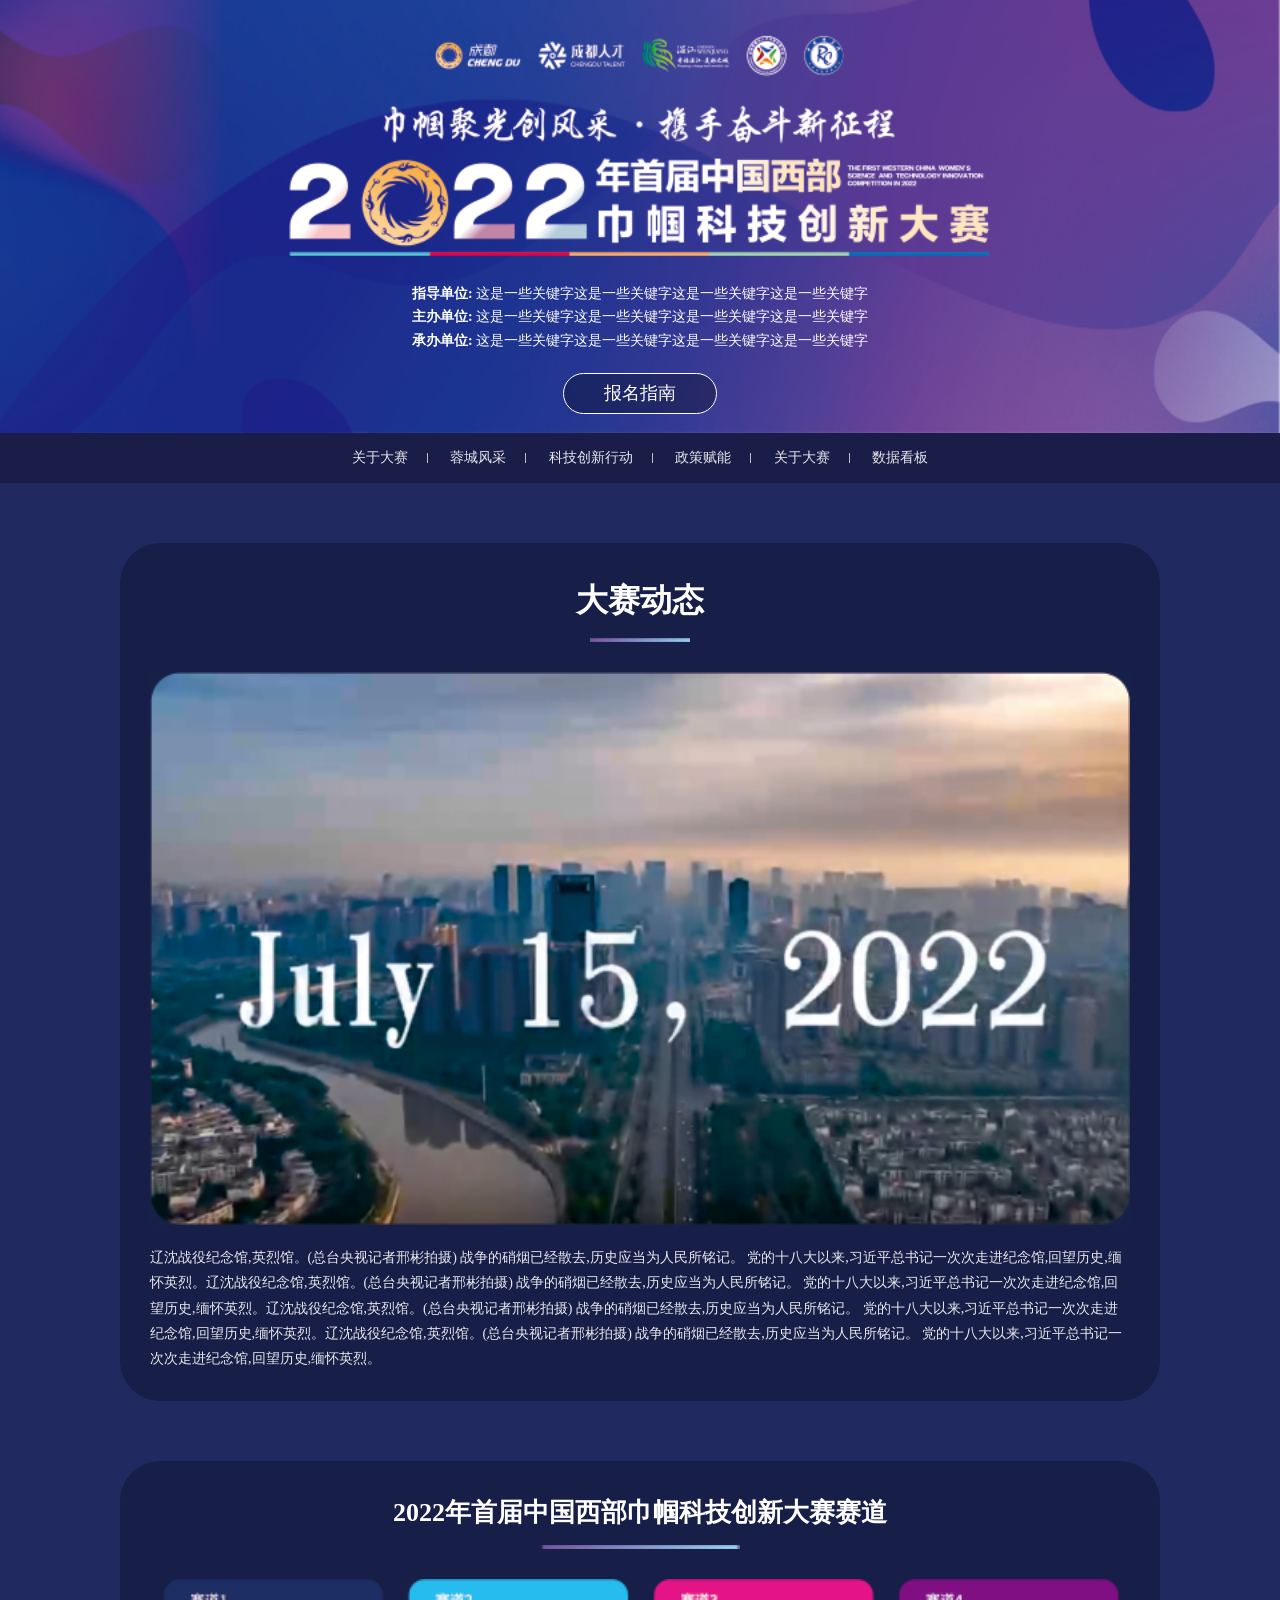
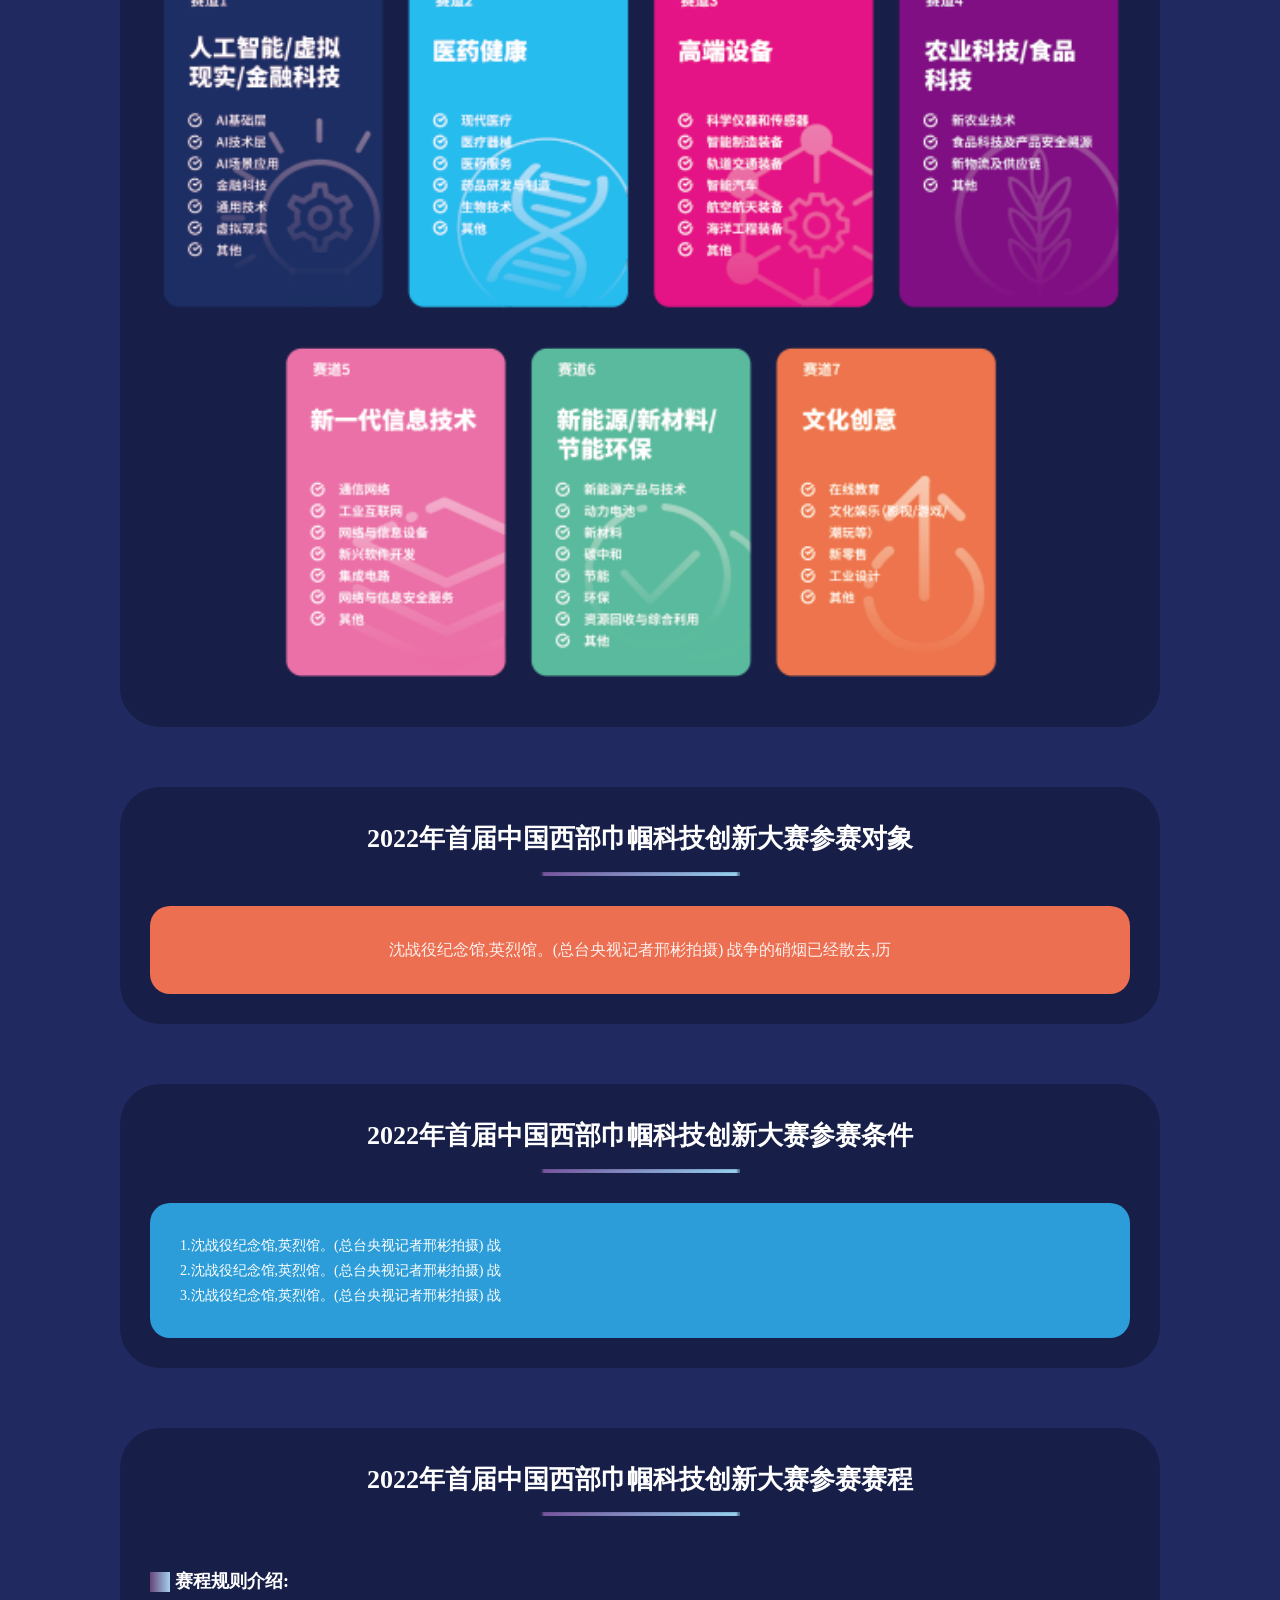
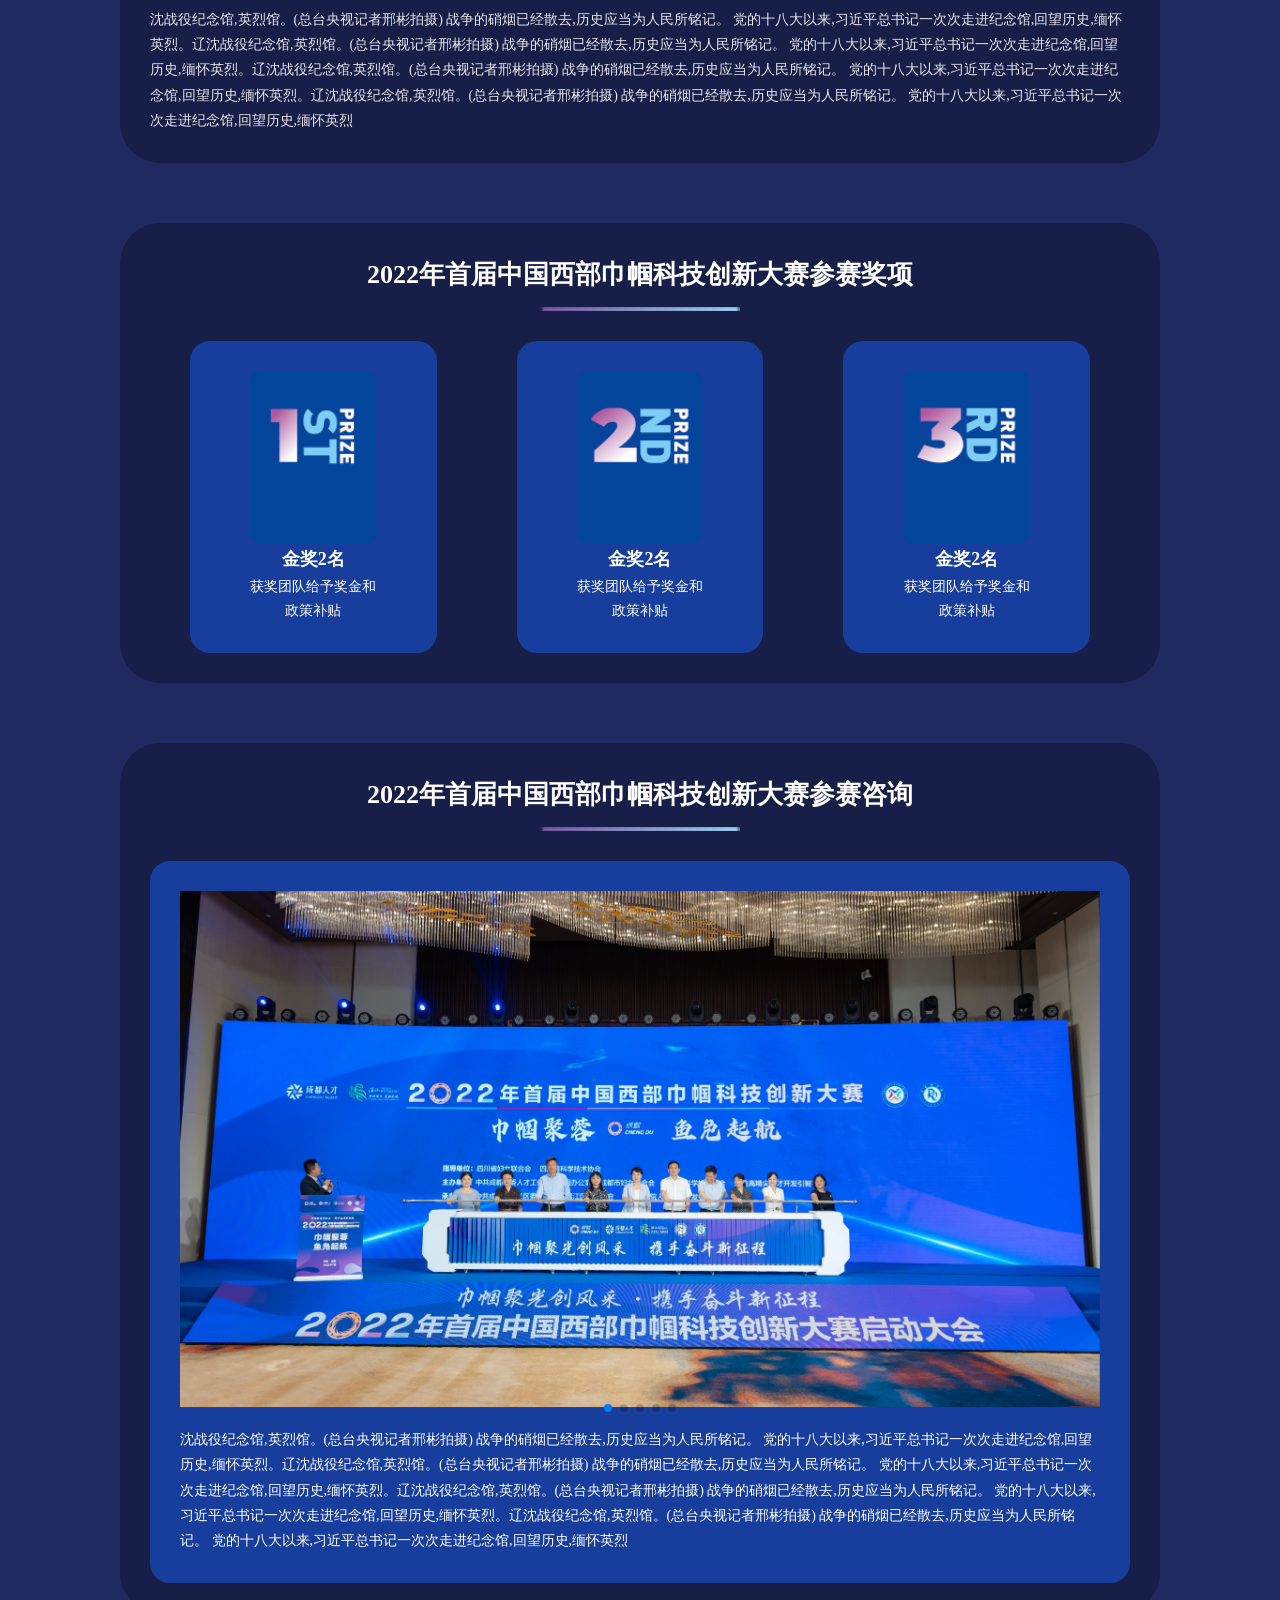
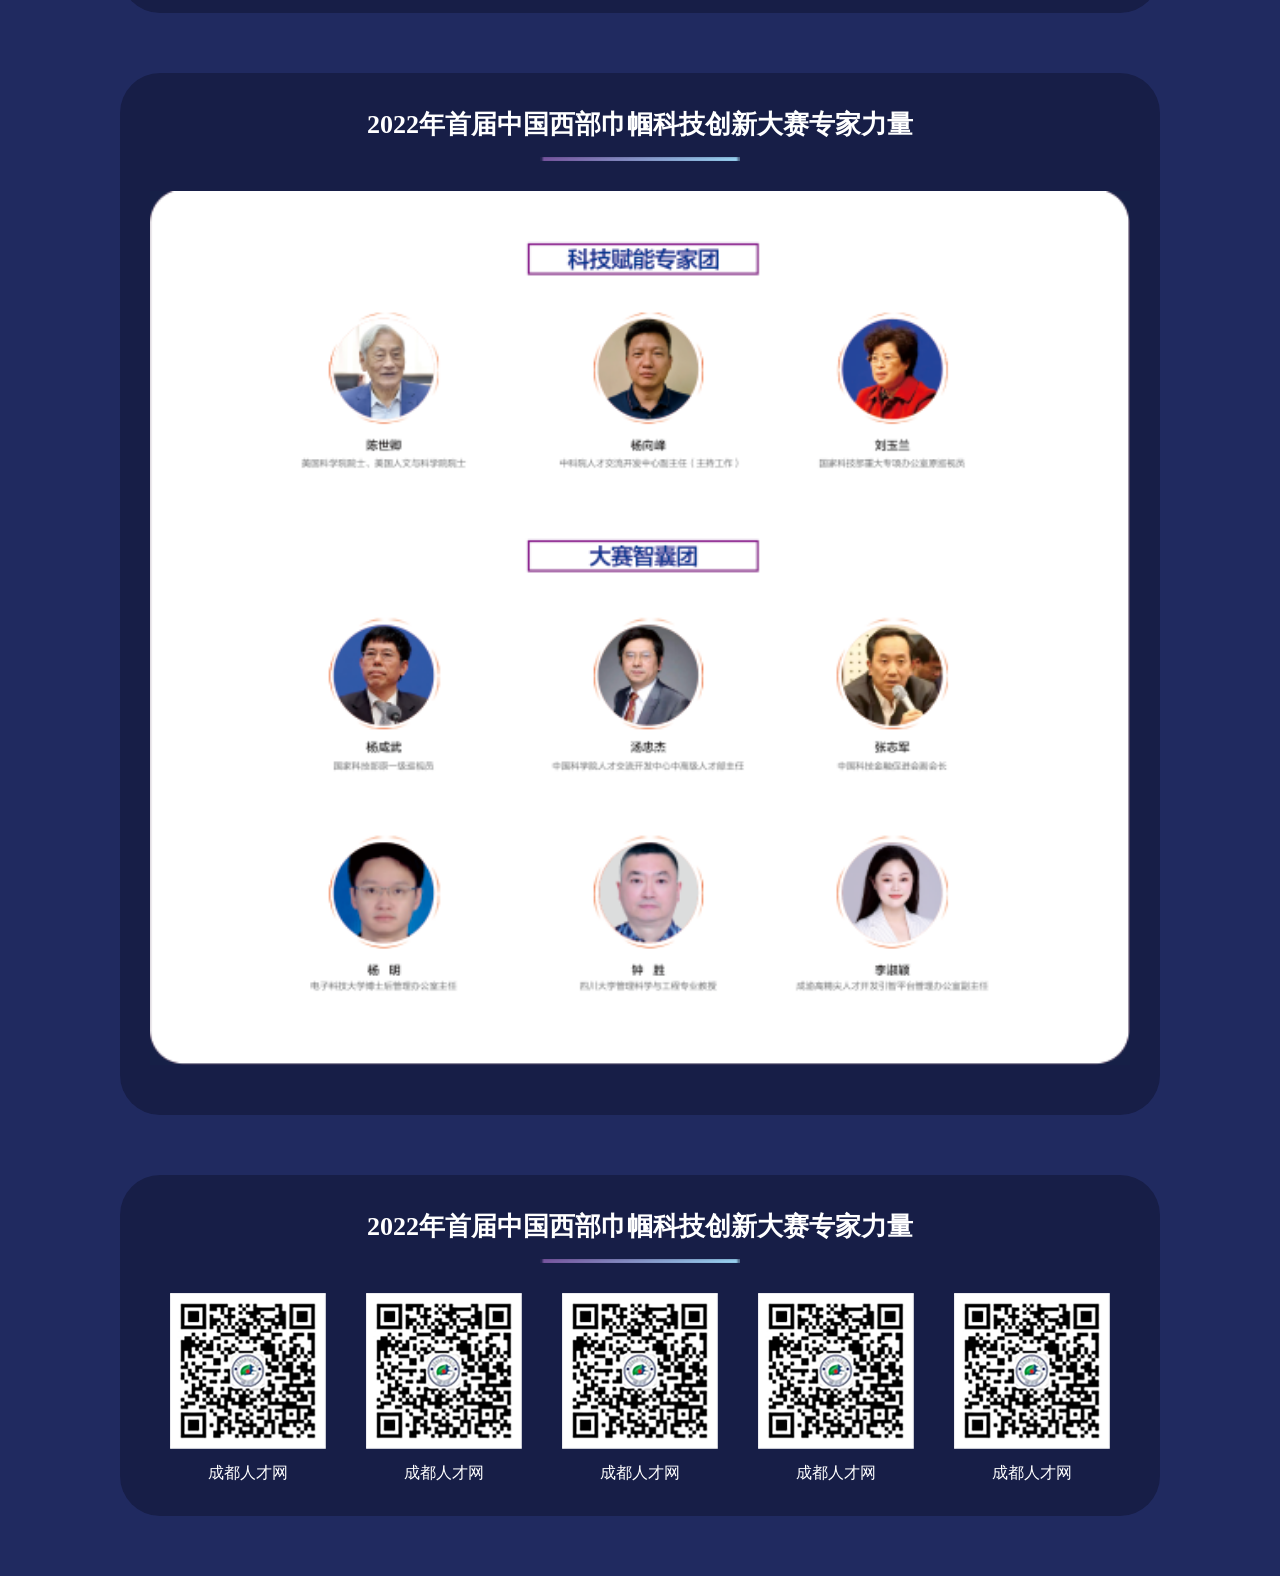
==== commit bb6accc4: "项目创建" ====
--- a/index.html
+++ b/index.html
@@ -2,7 +2,7 @@
  * @Author: Yaowen Liu
  * @Date: 2022-03-07 09:45:10
  * @LastEditors: Yaowen Liu
- * @LastEditTime: 2022-08-16 14:58:49
+ * @LastEditTime: 2022-08-18 17:52:26
 -->
 <!DOCTYPE html>
 <html lang="en">
@@ -37,1225 +37,234 @@
     <span class="iconfont icon-jiantouhong"></span>
   </div>
 
+  <!-- header -->
   <header class="header">
-
-    <div class="header__container">
-
-      <div class="header__left">
-        <a href="" class="header__logo">
-          <img src="./images/logo.png" alt="">
-        </a>
-      </div>
-
-      <div class="header__right">
-
-        <span class="header__menus-open iconfont icon-zengjia" data-menus-open>&nbsp;</span>
-        <div class="header__menus" data-menus-wrapper>
-          <span class="header__menus-close iconfont icon-shanchu" data-menus-close>&nbsp;</span>
-          <div class="web-menus" data-menus-content>
-            <a href="" class="web-menus__item">
-              <span class="iconfont icon-w_xuexiao"></span>
-              教室预约
-            </a>
-            <a href="" class="web-menus__item">
-              <span class="iconfont icon-mimadenglu"></span>
-              学院办公系统
-            </a>
-            <a href="" class="web-menus__item">
-              <span class="iconfont icon-dengzi2"></span>
-              研究生座位申请
-            </a>
-            <a href="" class="web-menus__item">
-              <span class="iconfont icon-jiaoshi"></span>
-              教师后台登录
-            </a>
-            <a href="" class="web-menus__item">
-              <span class="iconfont icon-yingyu"></span>
-              英文版
-            </a>
-            <span class="divider"></span>
-            <div class="popover">
-              <div class="popover__title">
-                <p class="web-menus__item">
-                  <span class="iconfont icon-sousuoxiao"></span>
-                  搜索
-                </p>
-              </div>
-              <div class="popover__content">
-                <div class="search-input">
-                  <input type="text" class="search-input__input" placeholder="搜索关键字">
-                  <a href="" class="search-input__button"></a>
-                </div>
-              </div>
-            </div>
+    <img src="./images/header-bg.png" alt="" srcset="">
+    <div class="header__info">
+      <p class="text">
+        <strong>指导单位</strong>
+        这是一些关键字这是一些关键字这是一些关键字这是一些关键字
+      </p>
+      <p class="text">
+        <strong>主办单位</strong>
+        这是一些关键字这是一些关键字这是一些关键字这是一些关键字
+      </p>
+      <p class="text">
+        <strong>承办单位</strong>
+        这是一些关键字这是一些关键字这是一些关键字这是一些关键字
+      </p>
+
+      <a href="" class="link">报名指南</a>
+    </div>
+  </header>
+
+  <!-- nav -->
+  <div class="nav-wrapper">
+    <nav>
+      <a href="">关于大赛</a>
+      <a href="">蓉城风采</a>
+      <a href="">科技创新行动</a>
+      <a href="">政策赋能</a>
+      <a href="">关于大赛</a>
+      <a href="">数据看板</a>
+    </nav>
+  </div>
+
+  <!-- main -->
+  <main class="web-main">
+
+    <div class="container">
+
+      <!-- 大赛动态 -->
+      <section class="section">
+        <h2 class="section__heading section__heading--big">大赛动态</h2>
+        <div class="section__content">
+          <img src="./images/pic-0.png" alt="">
+          <p>辽沈战役纪念馆,英烈馆。(总台央视记者邢彬拍摄) 战争的硝烟已经散去,历史应当为人民所铭记。
+            党的十八大以来,习近平总书记一次次走进纪念馆,回望历史,缅怀英烈。辽沈战役纪念馆,英烈馆。(总台央视记者邢彬拍摄)
+            战争的硝烟已经散去,历史应当为人民所铭记。 党的十八大以来,习近平总书记一次次走进纪念馆,回望历史,缅怀英烈。辽沈战役纪念馆,英烈馆。(总台央视记者邢彬拍摄) 战争的硝烟已经散去,历史应当为人民所铭记。
+            党的十八大以来,习近平总书记一次次走进纪念馆,回望历史,缅怀英烈。辽沈战役纪念馆,英烈馆。(总台央视记者邢彬拍摄) 战争的硝烟已经散去,历史应当为人民所铭记。
+            党的十八大以来,习近平总书记一次次走进纪念馆,回望历史,缅怀英烈。</p>
+        </div>
+      </section>
+
+      <!-- 2022年首届中国西部巾帼科技创新大赛赛道 -->
+      <section class="section">
+        <h2 class="section__heading">2022年首届中国西部巾帼科技创新大赛赛道</h2>
+        <div class="section__content">
+          <img src="./images/pic-1.png" alt="">
+        </div>
+      </section>
+
+      <!-- 2022年首届中国西部巾帼科技创新大赛参赛对象 -->
+      <section class="section">
+        <h2 class="section__heading">2022年首届中国西部巾帼科技创新大赛参赛对象</h2>
+        <div class="section__content">
+          <div class="origin-box">
+            <p class="big center">
+              沈战役纪念馆,英烈馆。(总台央视记者邢彬拍摄) 战争的硝烟已经散去,历
+            </p>
           </div>
         </div>
-
-        <span class="header__nav-open iconfont icon-daohang" data-nav-open>&nbsp;</span>
-        <div class="header__nav" data-nav-wrapper>
-          <span class="header__nav-close iconfont icon-shanchu" data-nav-close>&nbsp;</span>
-          <div class="web-nav" data-nav-content>
-            <ul class="web-nav__1-list" data-nav>
-              <li class="web-nav__1-item" data-nav-lv1>
-                <a href="./" class="web-nav__1-link active" data-nav-lv1-text>学校概况</a>
-              </li>
-              <li class="web-nav__1-item" data-nav-lv1>
-                <a href="./" class="web-nav__1-link" data-nav-lv1-text>师资力量</a>
-              </li>
-              <li class="web-nav__1-item" data-nav-lv1>
-                <a href="./single_page.html" class="web-nav__1-link web-nav__1-link--arrow" data-nav-lv1-text>人才培养</a>
-                <span class="web-nav__1-open iconfont icon-plus" data-nav-lv2-open></span>
-                <ul class="web-nav__2-list" data-nav-lv2-wrapper>
-                  <li class="web-nav__2-item" data-nav-lv2>
-                    <a href="./teacher_list.html" class="web-nav__2-link web-nav__2-link--arrow">三级菜单啊</a>
-                    <span class="web-nav__2-open iconfont icon-plus" data-nav-lv3-open></span>
-                    <nav class="web-nav__3-list" data-nav-lv3-wrapper>
-                      <a href="/" class="web-nav__3-link">三级菜单三级菜单三级菜单</a>
-                      <a href="/" class="web-nav__3-link">三级菜单三级菜单三级菜单</a>
-                      <a href="/" class="web-nav__3-link">三级菜单</a>
-                      <a href="/" class="web-nav__3-link">三级菜单</a>
-                    </nav>
-                  </li>
-                  <li class="web-nav__2-item" data-nav-lv2>
-                    <a href="./teacher_list.html" class="web-nav__2-link">航次观测</a>
-                  </li>
-                  <li class="web-nav__2-item" data-nav-lv2>
-                    <a href="./article_list.html" class="web-nav__2-link">自动观测</a>
-                  </li>
-                </ul>
-              </li>
-              <li class="web-nav__1-item" data-nav-lv1>
-                <a href="./teacher_list.html" class="web-nav__1-link" data-nav-lv1-text>科学研究</a>
-              </li>
-              <li class="web-nav__1-item" data-nav-lv1>
-                <a href="./article_list.html" class="web-nav__1-link" data-nav-lv1-text>党建思政</a>
-              </li>
-              <li class="web-nav__1-item" data-nav-lv1>
-                <a href="./article_list.html" class="web-nav__1-link" data-nav-lv1-text>院友天地</a>
-              </li>
-              <li class="web-nav__1-item" data-nav-lv1>
-                <a href="./article_list.html" class="web-nav__1-link" data-nav-lv1-text>科普园地</a>
-              </li>
-              <li class="web-nav__1-item" data-nav-lv1>
-                <a href="./article_list.html" class="web-nav__1-link" data-nav-lv1-text>合作交流</a>
-              </li>
-            </ul>
+      </section>
+
+      <!-- 2022年首届中国西部巾帼科技创新大赛参赛条件 -->
+      <section class="section">
+        <h2 class="section__heading">2022年首届中国西部巾帼科技创新大赛参赛条件</h2>
+        <div class="section__content">
+          <div class="blue-box">
+            <p>
+              1.沈战役纪念馆,英烈馆。(总台央视记者邢彬拍摄) 战
+              <br>
+              2.沈战役纪念馆,英烈馆。(总台央视记者邢彬拍摄) 战
+              <br>
+              3.沈战役纪念馆,英烈馆。(总台央视记者邢彬拍摄) 战
+            </p>
           </div>
         </div>
-      </div>
+      </section>
+
+      <!-- 2022年首届中国西部巾帼科技创新大赛参赛赛程 -->
+      <section class="section">
+        <h2 class="section__heading">2022年首届中国西部巾帼科技创新大赛参赛赛程</h2>
+        <div class="section__content">
+          <img src="./images/banner1.jpg" alt="">
+          <h3>赛程规则介绍:</h3>
+          <p>
+            沈战役纪念馆,英烈馆。(总台央视记者邢彬拍摄) 战争的硝烟已经散去,历史应当为人民所铭记。 党的十八大以来,习近平总书记一次次走进纪念馆,回望历史,缅怀英烈。辽沈战役纪念馆,英烈馆。(总台央视记者邢彬拍摄)
+            战争的硝烟已经散去,历史应当为人民所铭记。 党的十八大以来,习近平总书记一次次走进纪念馆,回望历史,缅怀英烈。辽沈战役纪念馆,英烈馆。(总台央视记者邢彬拍摄) 战争的硝烟已经散去,历史应当为人民所铭记。
+            党的十八大以来,习近平总书记一次次走进纪念馆,回望历史,缅怀英烈。辽沈战役纪念馆,英烈馆。(总台央视记者邢彬拍摄) 战争的硝烟已经散去,历史应当为人民所铭记。
+            党的十八大以来,习近平总书记一次次走进纪念馆,回望历史,缅怀英烈
+          </p>
+        </div>
+      </section>
+
+      <!-- 2022年首届中国西部巾帼科技创新大赛参赛奖项 -->
+      <section class="section">
+        <h2 class="section__heading">2022年首届中国西部巾帼科技创新大赛参赛奖项</h2>
+        <ul class="award__list">
+          <li class="item">
+            <div class="award-card">
+              <div class="award-card__cover">
+                <img src="./images/step-1.png" alt="">
+              </div>
+              <div class="award-card__info">
+                <h3>金奖2名</h3>
+                <p>获奖团队给予奖金和政策补贴</p>
+              </div>
+            </div>
+          </li>
+          <li class="item">
+            <div class="award-card">
+              <div class="award-card__cover">
+                <img src="./images/step-2.png" alt="">
+              </div>
+              <div class="award-card__info">
+                <h3>金奖2名</h3>
+                <p>获奖团队给予奖金和政策补贴</p>
+              </div>
+            </div>
+          </li>
+          <li class="item">
+            <div class="award-card">
+              <div class="award-card__cover">
+                <img src="./images/step-3.png" alt="">
+              </div>
+              <div class="award-card__info">
+                <h3>金奖2名</h3>
+                <p>获奖团队给予奖金和政策补贴</p>
+              </div>
+            </div>
+          </li>
+        </ul>
+      </section>
+
+      <!-- 2022年首届中国西部巾帼科技创新大赛参赛咨询 -->
+      <section class="section">
+        <h2 class="section__heading">2022年首届中国西部巾帼科技创新大赛参赛咨询</h2>
+        <div class="section__content">
+
+          <div class="blue-box blue-box--deep">
+            <!-- Swiper -->
+            <div class="swiper mySwiper">
+              <div class="swiper-wrapper">
+                <div class="swiper-slide">
+                  <img src="./images/1.jpg" alt="">
+                </div>
+                <div class="swiper-slide">
+                  <img src="./images/2.jpg" alt="">
+                </div>
+                <div class="swiper-slide">
+                  <img src="./images/3.jpg" alt="">
+                </div>
+                <div class="swiper-slide">
+                  <img src="./images/4.jpg" alt="">
+                </div>
+                <div class="swiper-slide">
+                  <img src="./images/5.jpg" alt="">
+                </div>
+              </div>
+              <div class="swiper-pagination"></div>
+            </div>
+
+            <p>
+              沈战役纪念馆,英烈馆。(总台央视记者邢彬拍摄) 战争的硝烟已经散去,历史应当为人民所铭记。 党的十八大以来,习近平总书记一次次走进纪念馆,回望历史,缅怀英烈。辽沈战役纪念馆,英烈馆。(总台央视记者邢彬拍摄)
+              战争的硝烟已经散去,历史应当为人民所铭记。 党的十八大以来,习近平总书记一次次走进纪念馆,回望历史,缅怀英烈。辽沈战役纪念馆,英烈馆。(总台央视记者邢彬拍摄) 战争的硝烟已经散去,历史应当为人民所铭记。
+              党的十八大以来,习近平总书记一次次走进纪念馆,回望历史,缅怀英烈。辽沈战役纪念馆,英烈馆。(总台央视记者邢彬拍摄) 战争的硝烟已经散去,历史应当为人民所铭记。
+              党的十八大以来,习近平总书记一次次走进纪念馆,回望历史,缅怀英烈
+            </p>
+          </div>
+        </div>
+      </section>
+
+      <!-- 2022年首届中国西部巾帼科技创新大赛专家力量 -->
+      <section class="section">
+        <h2 class="section__heading">2022年首届中国西部巾帼科技创新大赛专家力量</h2>
+        <div class="section__content">
+          <img src="./images/pic-3.png" alt="">
+        </div>
+      </section>
+
+      <!-- 2022年首届中国西部巾帼科技创新大赛专家力量 -->
+      <section class="section">
+        <h2 class="section__heading">2022年首届中国西部巾帼科技创新大赛专家力量</h2>
+        <ul class="qr__list">
+          <li class="item">
+            <div class="qr-card">
+              <img src="./images/qr-code.png" alt="">
+              <p>成都人才网</p>
+            </div>
+          </li>
+          <li class="item">
+            <div class="qr-card">
+              <img src="./images/qr-code.png" alt="">
+              <p>成都人才网</p>
+            </div>
+          </li>
+          <li class="item">
+            <div class="qr-card">
+              <img src="./images/qr-code.png" alt="">
+              <p>成都人才网</p>
+            </div>
+          </li>
+          <li class="item">
+            <div class="qr-card">
+              <img src="./images/qr-code.png" alt="">
+              <p>成都人才网</p>
+            </div>
+          </li>
+          <li class="item">
+            <div class="qr-card">
+              <img src="./images/qr-code.png" alt="">
+              <p>成都人才网</p>
+            </div>
+          </li>
+        </ul>
+      </section>
 
     </div>
 
-  </header>
-
-  <!-- banner -->
-  <section class="section-banner">
-    <div class="swiper" id="bannerSwiper">
-      <div class="swiper-wrapper">
-        <div class="swiper-slide">
-          <img src="./images/banner1.jpg" alt="">
-        </div>
-        <div class="swiper-slide">
-          <img src="./images/banner2.jpg" alt="">
-        </div>
-        <div class="swiper-slide">
-          <img src="./images/banner3.jpg" alt="">
-        </div>
-      </div>
-      <div class="swiper-pagination" id="bannerPagination"></div>
-
-
-    </div>
-    <div class="section-banner__button section-banner__button--prev">
-      <span class="iconfont icon-zuojiantou_huaban" id="bannerPrev"></span>
-    </div>
-    <div class="section-banner__button section-banner__button--next">
-      <span class="iconfont icon-youjiantou_huaban" id="bannerNext"></span>
-    </div>
-  </section>
-
-
-  <!-- 综合新闻 -->
-  <section class="section-news">
-    <div class="container">
-      <div class="heading-box">
-        <h2 class="heading">
-          <span class="iconfont icon-xinwen"></span>
-          <span class="heading__text">综合新闻</span>
-        </h2>
-        <a href="" class="more-button">查看更多</a>
-      </div>
-
-      <div class="row">
-        <div class="col-1-of-2">
-          <div class="section-news__left">
-            <div class="swiper mySwiper2">
-              <div class="swiper-wrapper">
-                <div class="swiper-slide" role="group">
-                  <div class="news-image-card">
-                    <div class="news-image-card__cover">
-                      <img src="./images/banner1.jpg" alt="">
-                    </div>
-                    <div class="news-image-card__info">
-                      <h2 class="news-image-card__title">
-                        奋进新征程，一起向“蔚”来 ——“蔚蓝之约”海洋学科研究生会交流论坛成功举办
-                      </h2>
-                      <span class="news-image-card__date">2022/02/01</span>
-                    </div>
-                    <a href="" class="news-image-card__link"></a>
-                  </div>
-                </div>
-                <div class="swiper-slide" role="group">
-                  <div class="news-image-card">
-                    <div class="news-image-card__cover">
-                      <img src="./images/banner2.jpg" alt="">
-                    </div>
-                    <div class="news-image-card__info">
-                      <h2 class="news-image-card__title">
-                        奋进新征程，一起向“蔚”来 ——“蔚蓝之约”海洋学科研究生会交流论坛成功举办
-                      </h2>
-                      <span class="news-image-card__date">2022/02/01</span>
-                    </div>
-                    <a href="" class="news-image-card__link"></a>
-                  </div>
-                </div>
-                <div class="swiper-slide" role="group">
-                  <div class="news-image-card">
-                    <div class="news-image-card__cover">
-                      <img src="./images/banner3.jpg" alt="">
-                    </div>
-                    <div class="news-image-card__info">
-                      <h2 class="news-image-card__title">
-                        奋进新征程，一起向“蔚”来 ——“蔚蓝之约”海洋学科研究生会交流论坛成功举办
-                      </h2>
-                      <span class="news-image-card__date">2022/02/01</span>
-                    </div>
-                    <a href="" class="news-image-card__link"></a>
-                  </div>
-                </div>
-                <div class="swiper-slide" role="group">
-                  <div class="news-image-card">
-                    <div class="news-image-card__cover">
-                      <img src="./images/banner1.jpg" alt="">
-                    </div>
-                    <div class="news-image-card__info">
-                      <h2 class="news-image-card__title">
-                        奋进新征程，一起向“蔚”来 ——“蔚蓝之约”海洋学科研究生会交流论坛成功举办
-                      </h2>
-                      <span class="news-image-card__date">2022/02/01</span>
-                    </div>
-                    <a href="" class="news-image-card__link"></a>
-                  </div>
-                </div>
-                <div class="swiper-slide" role="group">
-                  <div class="news-image-card">
-                    <div class="news-image-card__cover">
-                      <img src="./images/banner2.jpg" alt="">
-                    </div>
-                    <div class="news-image-card__info">
-                      <h2 class="news-image-card__title">
-                        奋进新征程，一起向“蔚”来 ——“蔚蓝之约”海洋学科研究生会交流论坛成功举办
-                      </h2>
-                      <span class="news-image-card__date">2022/02/01</span>
-                    </div>
-                    <a href="" class="news-image-card__link"></a>
-                  </div>
-                </div>
-              </div>
-            </div>
-
-            <div class="thum-swiper">
-              <div class="swiper mySwiper">
-                <div class="swiper-wrapper">
-                  <div class="swiper-slide" role="group">
-                    <div class="ratio-image ratio-image--1-of-2">
-                      <div class="ratio-image__box">
-                        <img class="ratio-image__source" src="./images/banner1.jpg" alt="" />
-                      </div>
-                    </div>
-                  </div>
-                  <div class="swiper-slide" role="group">
-                    <div class="ratio-image ratio-image--1-of-2">
-                      <div class="ratio-image__box">
-                        <img class="ratio-image__source" src="./images/banner2.jpg" alt="" />
-                      </div>
-                    </div>
-                  </div>
-                  <div class="swiper-slide" role="group">
-                    <div class="ratio-image ratio-image--1-of-2">
-                      <div class="ratio-image__box">
-                        <img class="ratio-image__source" src="./images/banner3.jpg" alt="" />
-                      </div>
-                    </div>
-                  </div>
-                  <div class="swiper-slide" role="group">
-                    <div class="ratio-image ratio-image--1-of-2">
-                      <div class="ratio-image__box">
-                        <img class="ratio-image__source" src="./images/banner1.jpg" alt="" />
-                      </div>
-                    </div>
-                  </div>
-                  <div class="swiper-slide" role="group">
-                    <div class="ratio-image ratio-image--1-of-2">
-                      <div class="ratio-image__box">
-                        <img class="ratio-image__source" src="./images/banner1.jpg" alt="" />
-                      </div>
-                    </div>
-                  </div>
-                </div>
-              </div>
-              <div class="thum-swiper__button thum-swiper__button--prev">
-                <span class="iconfont icon-zuojiantou_huaban" id="thumPrev"></span>
-              </div>
-              <div class="thum-swiper__button thum-swiper__button--next">
-                <span class="iconfont icon-youjiantou_huaban" id="thumNext"></span>
-              </div>
-            </div>
-
-          </div>
-
-
-
-
-        </div>
-        <div class="col-1-of-2">
-          <div class="section-news__top">
-            <div class="news-card news-card--new">
-              <div class="news-card__heading">
-                <h2 class="news-card__title">奋进新征程，一起向“蔚”来 ——“蔚蓝之约”海洋学科研究生会交流论坛成功... 拷贝</h2>
-                <span class="news-card__date">2022/02/01</span>
-              </div>
-              <p class="news-card__summary">
-                为迎接中国共产党第二十次全国代表大会胜利召开，庆祝中国共产主义青年团成立100周年，进一步凝聚海洋学子团结进取奋勇争先，发挥海洋强国战略的青春力量
-              </p>
-              <a href="" class="news-card__link"></a>
-            </div>
-          </div>
-          <ul class="section-news__list">
-            <li class="section-news__item">
-              <div class="news-card news-card--new">
-                <div class="news-card__heading">
-                  <h2 class="news-card__title">奋进新征程，一起向“蔚”来 ——“蔚蓝之约”海洋学科研究生会交流论坛成功... 拷贝</h2>
-                  <span class="news-card__date">2022/02/01</span>
-                </div>
-                <a href="" class="news-card__link"></a>
-              </div>
-            </li>
-            <li class="section-news__item">
-              <div class="news-card news-card--new">
-                <div class="news-card__heading">
-                  <h2 class="news-card__title">奋进新征程，一起向“蔚”来 ——“蔚蓝之约”海洋学科研究生会交流论坛成功... 拷贝</h2>
-                  <span class="news-card__date">2022/02/01</span>
-                </div>
-                <a href="" class="news-card__link"></a>
-              </div>
-            </li>
-            <li class="section-news__item">
-              <div class="news-card">
-                <div class="news-card__heading">
-                  <h2 class="news-card__title">奋进新征程，一起向“蔚”来 ——“蔚蓝之约”海洋学科研究生会交流论坛成功... 拷贝</h2>
-                  <span class="news-card__date">2022/02/01</span>
-                </div>
-                <a href="" class="news-card__link"></a>
-              </div>
-            </li>
-            <li class="section-news__item">
-              <div class="news-card">
-                <div class="news-card__heading">
-                  <h2 class="news-card__title">奋进新征程，一起向“蔚”来 ——“蔚蓝之约”海洋学科研究生会交流论坛成功... 拷贝</h2>
-                  <span class="news-card__date">2022/02/01</span>
-                </div>
-                <a href="" class="news-card__link"></a>
-              </div>
-            </li>
-            <li class="section-news__item">
-              <div class="news-card">
-                <div class="news-card__heading">
-                  <h2 class="news-card__title">奋进新征程，一起向“蔚”来 ——“蔚蓝之约”海洋学科研究生会交流论坛成功... 拷贝</h2>
-                  <span class="news-card__date">2022/02/01</span>
-                </div>
-                <a href="" class="news-card__link"></a>
-              </div>
-            </li>
-            <li class="section-news__item">
-              <div class="news-card">
-                <div class="news-card__heading">
-                  <h2 class="news-card__title">奋进新征程，一起向“蔚”来 ——“蔚蓝之约”海洋学科研究生会交流论坛成功... 拷贝</h2>
-                  <span class="news-card__date">2022/02/01</span>
-                </div>
-                <a href="" class="news-card__link"></a>
-              </div>
-            </li>
-            <li class="section-news__item">
-              <div class="news-card">
-                <div class="news-card__heading">
-                  <h2 class="news-card__title">奋进新征程，一起向“蔚”来 ——“蔚蓝之约”海洋学科研究生会交流论坛成功... 拷贝</h2>
-                  <span class="news-card__date">2022/02/01</span>
-                </div>
-                <a href="" class="news-card__link"></a>
-              </div>
-            </li>
-            <li class="section-news__item">
-              <div class="news-card">
-                <div class="news-card__heading">
-                  <h2 class="news-card__title">奋进新征程，一起向“蔚”来 ——“蔚蓝之约”海洋学科研究生会交流论坛成功... 拷贝</h2>
-                  <span class="news-card__date">2022/02/01</span>
-                </div>
-                <a href="" class="news-card__link"></a>
-              </div>
-            </li>
-          </ul>
-        </div>
-      </div>
-    </div>
-  </section>
-
-  <!-- 科研进展 -->
-  <section class="section-research">
-    <div class="container">
-      <div class="heading-box">
-        <h2 class="heading">
-          <span class="iconfont icon-bigdata"></span>
-          <span class="heading__text">科研进展</span>
-        </h2>
-        <a href="" class="more-button">查看更多</a>
-      </div>
-
-      <!-- Swiper -->
-      <div class="home-swiper">
-        <div class="swiper" id="researchSwiper">
-          <div class="swiper-wrapper">
-            <div class="swiper-slide">
-              <div class="research-card">
-                <div class="ratio-image ratio-image--2-of-3">
-                  <div class="ratio-image__box">
-                    <img class="ratio-image__source" src="./images/person.jpg" alt="" />
-                  </div>
-                </div>
-                <div class="research-card__info">
-                  <p class="research-card__date">2022/00/02</p>
-                  <p class="research-card__title">
-                    厦门大学海洋分子生态与基因组学研究团队阐述磷限制和C-P有机膦的利用对颗石藻碳埋藏... 率的影响及机制
-                  </p>
-                </div>
-                <a href="" class="research-card__link"></a>
-              </div>
-            </div>
-            <div class="swiper-slide">
-              <div class="research-card">
-                <div class="ratio-image ratio-image--2-of-3">
-                  <div class="ratio-image__box">
-                    <img class="ratio-image__source" src="./images/person.jpg" alt="" />
-                  </div>
-                </div>
-                <div class="research-card__info">
-                  <p class="research-card__date">2022/00/02</p>
-                  <p class="research-card__title">
-                    厦门大学海洋分子生态与基因组学研究团队阐述磷限制和C-P有机膦的利用对颗石藻碳埋藏... 率的影响及机制
-                  </p>
-                </div>
-                <a href="" class="research-card__link"></a>
-              </div>
-            </div>
-            <div class="swiper-slide">
-              <div class="research-card">
-                <div class="ratio-image ratio-image--2-of-3">
-                  <div class="ratio-image__box">
-                    <img class="ratio-image__source" src="./images/person.jpg" alt="" />
-                  </div>
-                </div>
-                <div class="research-card__info">
-                  <p class="research-card__date">2022/00/02</p>
-                  <p class="research-card__title">
-                    厦门大学海洋分子生态与基因组学研究团队阐述磷限制和C-P有机膦的利用对颗石藻碳埋藏... 率的影响及机制
-                  </p>
-                </div>
-                <a href="" class="research-card__link"></a>
-              </div>
-            </div>
-            <div class="swiper-slide">
-              <div class="research-card">
-                <div class="ratio-image ratio-image--2-of-3">
-                  <div class="ratio-image__box">
-                    <img class="ratio-image__source" src="./images/person.jpg" alt="" />
-                  </div>
-                </div>
-                <div class="research-card__info">
-                  <p class="research-card__date">2022/00/02</p>
-                  <p class="research-card__title">
-                    厦门大学海洋分子生态与基因组学研究团队阐述磷限制和C-P有机膦的利用对颗石藻碳埋藏... 率的影响及机制
-                  </p>
-                </div>
-                <a href="" class="research-card__link"></a>
-              </div>
-            </div>
-            <div class="swiper-slide">
-              <div class="research-card">
-                <div class="ratio-image ratio-image--2-of-3">
-                  <div class="ratio-image__box">
-                    <img class="ratio-image__source" src="./images/person.jpg" alt="" />
-                  </div>
-                </div>
-                <div class="research-card__info">
-                  <p class="research-card__date">2022/00/02</p>
-                  <p class="research-card__title">
-                    厦门大学海洋分子生态与基因组学研究团队阐述磷限制和C-P有机膦的利用对颗石藻碳埋藏... 率的影响及机制
-                  </p>
-                </div>
-                <a href="" class="research-card__link"></a>
-              </div>
-            </div>
-          </div>
-          <div class="swiper-pagination" id="researchPagination"></div>
-        </div>
-        <div class="home-swiper__button home-swiper__button--prev">
-          <span class="iconfont icon-zuojiantou_huaban" id="researchPrev"></span>
-        </div>
-        <div class="home-swiper__button home-swiper__button--next">
-          <span class="iconfont icon-youjiantou_huaban" id="researchNext"></span>
-        </div>
-      </div>
-    </div>
-  </section>
-
-  <!-- 讲座报告 -->
-  <section class="section-class">
-    <div class="container">
-      <div class="heading-box">
-        <h2 class="heading">
-          <span class="iconfont icon-huiyiguanli_1"></span>
-          <span class="heading__text">讲座报告</span>
-        </h2>
-        <a href="" class="more-button">查看更多</a>
-      </div>
-
-      <!-- Swiper -->
-      <div class="home-swiper">
-        <div class="swiper" id="classSwiper">
-          <div class="swiper-wrapper">
-            <div class="swiper-slide">
-              <div class="class-card">
-                <p class="class-card__date">
-                  <span>2021-5-10 星期一</span>
-                  <span>3:00pm-4:00pm</span>
-                </p>
-                <p class="class-card__title">
-                  MEL Seminar: Effect of viral lysis of microorganisms on the organic matter continuum and microbial
-                  activity in the ocean
-                </p>
-                <div class="class-card__info">
-                  <div class="class-card__info-item">
-                    <span class="iconfont icon-w_xuesheng-"></span>
-                    <p>报告人：Markus G. Weinbauer, Research Scientist</p>
-                  </div>
-                  <div class="class-card__info-item">
-                    <span class="iconfont icon-dizhi1"></span>
-                    <p>地点：周隆泉楼A3-206 A3-206 Zhou Long Quan Building</p>
-                  </div>
-                </div>
-                <a href="" class="class-card__link"></a>
-              </div>
-            </div>
-            <div class="swiper-slide">
-              <div class="class-card">
-                <p class="class-card__date">
-                  <span>2021-5-10 星期一</span>
-                  <span>3:00pm-4:00pm</span>
-                </p>
-                <p class="class-card__title">
-                  MEL Seminar: Effect of viral lysis of microorganisms on the organic matter continuum and microbial
-                  activity in the ocean
-                </p>
-                <div class="class-card__info">
-                  <div class="class-card__info-item">
-                    <span class="iconfont icon-w_xuesheng-"></span>
-                    <p>报告人：Markus G. Weinbauer, Research Scientist</p>
-                  </div>
-                  <div class="class-card__info-item">
-                    <span class="iconfont icon-dizhi1"></span>
-                    <p>地点：周隆泉楼A3-206 A3-206 Zhou Long Quan Building</p>
-                  </div>
-                </div>
-                <a href="" class="class-card__link"></a>
-              </div>
-            </div>
-            <div class="swiper-slide">
-              <div class="class-card">
-                <p class="class-card__date">
-                  <span>2021-5-10 星期一</span>
-                  <span>3:00pm-4:00pm</span>
-                </p>
-                <p class="class-card__title">
-                  MEL Seminar: Effect of viral lysis of microorganisms on the organic matter continuum and microbial
-                  activity in the ocean
-                </p>
-                <div class="class-card__info">
-                  <div class="class-card__info-item">
-                    <span class="iconfont icon-w_xuesheng-"></span>
-                    <p>报告人：Markus G. Weinbauer, Research Scientist</p>
-                  </div>
-                  <div class="class-card__info-item">
-                    <span class="iconfont icon-dizhi1"></span>
-                    <p>地点：周隆泉楼A3-206 A3-206 Zhou Long Quan Building</p>
-                  </div>
-                </div>
-                <a href="" class="class-card__link"></a>
-              </div>
-            </div>
-            <div class="swiper-slide">
-              <div class="class-card">
-                <p class="class-card__date">
-                  <span>2021-5-10 星期一</span>
-                  <span>3:00pm-4:00pm</span>
-                </p>
-                <p class="class-card__title">
-                  MEL Seminar: Effect of viral lysis of microorganisms on the organic matter continuum and microbial
-                  activity in the ocean
-                </p>
-                <div class="class-card__info">
-                  <div class="class-card__info-item">
-                    <span class="iconfont icon-w_xuesheng-"></span>
-                    <p>报告人：Markus G. Weinbauer, Research Scientist</p>
-                  </div>
-                  <div class="class-card__info-item">
-                    <span class="iconfont icon-dizhi1"></span>
-                    <p>地点：周隆泉楼A3-206 A3-206 Zhou Long Quan Building</p>
-                  </div>
-                </div>
-                <a href="" class="class-card__link"></a>
-              </div>
-            </div>
-            <div class="swiper-slide">
-              <div class="class-card">
-                <p class="class-card__date">
-                  <span>2021-5-10 星期一</span>
-                  <span>3:00pm-4:00pm</span>
-                </p>
-                <p class="class-card__title">
-                  MEL Seminar: Effect of viral lysis of microorganisms on the organic matter continuum and microbial
-                  activity in the ocean
-                </p>
-                <div class="class-card__info">
-                  <div class="class-card__info-item">
-                    <span class="iconfont icon-w_xuesheng-"></span>
-                    <p>报告人：Markus G. Weinbauer, Research Scientist</p>
-                  </div>
-                  <div class="class-card__info-item">
-                    <span class="iconfont icon-dizhi1"></span>
-                    <p>地点：周隆泉楼A3-206 A3-206 Zhou Long Quan Building</p>
-                  </div>
-                </div>
-                <a href="" class="class-card__link"></a>
-              </div>
-            </div>
-            <div class="swiper-slide">
-              <div class="class-card">
-                <p class="class-card__date">
-                  <span>2021-5-10 星期一</span>
-                  <span>3:00pm-4:00pm</span>
-                </p>
-                <p class="class-card__title">
-                  MEL Seminar: Effect of viral lysis of microorganisms on the organic matter continuum and microbial
-                  activity in the ocean
-                </p>
-                <div class="class-card__info">
-                  <div class="class-card__info-item">
-                    <span class="iconfont icon-w_xuesheng-"></span>
-                    <p>报告人：Markus G. Weinbauer, Research Scientist</p>
-                  </div>
-                  <div class="class-card__info-item">
-                    <span class="iconfont icon-dizhi1"></span>
-                    <p>地点：周隆泉楼A3-206 A3-206 Zhou Long Quan Building</p>
-                  </div>
-                </div>
-                <a href="" class="class-card__link"></a>
-              </div>
-            </div>
-          </div>
-          <div class="swiper-pagination" id="classPagination"></div>
-        </div>
-        <div class="home-swiper__button home-swiper__button--prev">
-          <span class="iconfont icon-zuojiantou_huaban" id="classPrev"></span>
-        </div>
-        <div class="home-swiper__button home-swiper__button--next">
-          <span class="iconfont icon-youjiantou_huaban" id="classNext"></span>
-        </div>
-      </div>
-    </div>
-
-  </section>
-
-  <!-- 通知公告 -->
-  <section class="section-notice">
-    <div class="container">
-      <div class="heading-box">
-        <h2 class="heading">
-          <span class="iconfont icon-daigonggao"></span>
-          <span class="heading__text">通知公告</span>
-        </h2>
-        <a href="" class="more-button">查看更多</a>
-      </div>
-
-      <!-- Swiper -->
-      <div class="home-swiper">
-        <div class="swiper" id="noticeSwiper">
-          <div class="swiper-wrapper">
-            <div class="swiper-slide">
-              <div class="notice-card">
-                <p class="notice-card__date">
-                  <span class="notice-card__day">03</span>
-                  <span class="notice-card__month">2022/03</span>
-                </p>
-                <div class="notice-card__info">
-                  <div class="notice-card__tags">
-                    <span>综合</span>
-                    <span>党建</span>
-                  </div>
-                  <p class="notice-card__title">
-                    奋进新征程，一起向“蔚”来 ——“蔚蓝之约”海洋学科研究生会交流论坛成功举办
-                  </p>
-                </div>
-                <a href="" class="notice-card__link"></a>
-              </div>
-            </div>
-            <div class="swiper-slide">
-              <div class="notice-card">
-                <p class="notice-card__date">
-                  <span class="notice-card__day">03</span>
-                  <span class="notice-card__month">2022/03</span>
-                </p>
-                <div class="notice-card__info">
-                  <div class="notice-card__tags">
-                    <span>综合</span>
-                    <span>党建</span>
-                  </div>
-                  <p class="notice-card__title">
-                    奋进新征程，一起向“蔚”来 ——“蔚蓝之约”海洋学科研究生会交流论坛成功举办
-                  </p>
-                </div>
-                <a href="" class="notice-card__link"></a>
-              </div>
-            </div>
-            <div class="swiper-slide">
-              <div class="notice-card">
-                <p class="notice-card__date">
-                  <span class="notice-card__day">03</span>
-                  <span class="notice-card__month">2022/03</span>
-                </p>
-                <div class="notice-card__info">
-                  <div class="notice-card__tags">
-                    <span>综合</span>
-                    <span>党建</span>
-                  </div>
-                  <p class="notice-card__title">
-                    奋进新征程，一起向“蔚”来 ——“蔚蓝之约”海洋学科研究生会交流论坛成功举办
-                  </p>
-                </div>
-                <a href="" class="notice-card__link"></a>
-              </div>
-            </div>
-            <div class="swiper-slide">
-              <div class="notice-card">
-                <p class="notice-card__date">
-                  <span class="notice-card__day">03</span>
-                  <span class="notice-card__month">2022/03</span>
-                </p>
-                <div class="notice-card__info">
-                  <div class="notice-card__tags">
-                    <span>综合</span>
-                    <span>党建</span>
-                  </div>
-                  <p class="notice-card__title">
-                    奋进新征程，一起向“蔚”来 ——“蔚蓝之约”海洋学科研究生会交流论坛成功举办
-                  </p>
-                </div>
-                <a href="" class="notice-card__link"></a>
-              </div>
-            </div>
-            <div class="swiper-slide">
-              <div class="notice-card">
-                <p class="notice-card__date">
-                  <span class="notice-card__day">03</span>
-                  <span class="notice-card__month">2022/03</span>
-                </p>
-                <div class="notice-card__info">
-                  <div class="notice-card__tags">
-                    <span>综合</span>
-                    <span>党建</span>
-                  </div>
-                  <p class="notice-card__title">
-                    奋进新征程，一起向“蔚”来 ——“蔚蓝之约”海洋学科研究生会交流论坛成功举办
-                  </p>
-                </div>
-                <a href="" class="notice-card__link"></a>
-              </div>
-            </div>
-            <div class="swiper-slide">
-              <div class="notice-card">
-                <p class="notice-card__date">
-                  <span class="notice-card__day">03</span>
-                  <span class="notice-card__month">2022/03</span>
-                </p>
-                <div class="notice-card__info">
-                  <div class="notice-card__tags">
-                    <span>综合</span>
-                    <span>党建</span>
-                  </div>
-                  <p class="notice-card__title">
-                    奋进新征程，一起向“蔚”来 ——“蔚蓝之约”海洋学科研究生会交流论坛成功举办
-                  </p>
-                </div>
-                <a href="" class="notice-card__link"></a>
-              </div>
-            </div>
-            <div class="swiper-slide">
-              <div class="notice-card">
-                <p class="notice-card__date">
-                  <span class="notice-card__day">03</span>
-                  <span class="notice-card__month">2022/03</span>
-                </p>
-                <div class="notice-card__info">
-                  <div class="notice-card__tags">
-                    <span>综合</span>
-                    <span>党建</span>
-                  </div>
-                  <p class="notice-card__title">
-                    奋进新征程，一起向“蔚”来 ——“蔚蓝之约”海洋学科研究生会交流论坛成功举办
-                  </p>
-                </div>
-                <a href="" class="notice-card__link"></a>
-              </div>
-            </div>
-          </div>
-          <div class="swiper-pagination" id="noticePagination"></div>
-        </div>
-        <div class="home-swiper__button home-swiper__button--prev">
-          <span class="iconfont icon-zuojiantou_huaban" id="noticePrev"></span>
-        </div>
-        <div class="home-swiper__button home-swiper__button--next">
-          <span class="iconfont icon-youjiantou_huaban" id="noticeNext"></span>
-        </div>
-      </div>
-    </div>
-  </section>
-
-  <!-- 专题网站 -->
-  <section class="section-websit">
-    <div class="container">
-      <div class="heading-box">
-        <h2 class="heading">
-          <span class="iconfont icon-hetongdengji"></span>
-          <span class="heading__text">专题网站</span>
-        </h2>
-        <nav class="website-tab__title">
-          <p>综合</p>
-          <p>科研</p>
-          <p>党建</p>
-          <p>教学</p>
-        </nav>
-        <a href="" class="more-button">查看更多</a>
-      </div>
-
-      <!-- Swiper -->
-      <div class="home-swiper">
-        <ul class="website-tab__list">
-          <li class="website-tab__item">
-            <div class="swiper" id="websitSwiper0">
-              <div class="swiper-wrapper">
-                <div class="swiper-slide">
-                  <a href="">
-                    <div class="ratio-image ratio-image--3-of-5">
-                      <div class="ratio-image__box">
-                        <img class="ratio-image__source" src="./images/website-2.png" alt="" />
-                      </div>
-                    </div>
-                  </a>
-                </div>
-                <div class="swiper-slide">
-                  <a href="">
-                    <div class="ratio-image ratio-image--3-of-5">
-                      <div class="ratio-image__box">
-                        <img class="ratio-image__source" src="./images/website-2.png" alt="" />
-                      </div>
-                    </div>
-                  </a>
-                </div>
-                <div class="swiper-slide">
-                  <a href="">
-                    <div class="ratio-image ratio-image--3-of-5">
-                      <div class="ratio-image__box">
-                        <img class="ratio-image__source" src="./images/website-2.png" alt="" />
-                      </div>
-                    </div>
-                  </a>
-                </div>
-                <div class="swiper-slide">
-                  <a href="">
-                    <div class="ratio-image ratio-image--3-of-5">
-                      <div class="ratio-image__box">
-                        <img class="ratio-image__source" src="./images/website-2.png" alt="" />
-                      </div>
-                    </div>
-                  </a>
-                </div>
-                <div class="swiper-slide">
-                  <a href="">
-                    <div class="ratio-image ratio-image--3-of-5">
-                      <div class="ratio-image__box">
-                        <img class="ratio-image__source" src="./images/website-2.png" alt="" />
-                      </div>
-                    </div>
-                  </a>
-                </div>
-                <div class="swiper-slide">
-                  <a href="">
-                    <div class="ratio-image ratio-image--3-of-5">
-                      <div class="ratio-image__box">
-                        <img class="ratio-image__source" src="./images/website-2.png" alt="" />
-                      </div>
-                    </div>
-                  </a>
-                </div>
-              </div>
-              <div class="swiper-pagination" id="websitPagination0"></div>
-            </div>
-            <div class="home-swiper__button home-swiper__button--prev">
-              <span class="iconfont icon-zuojiantou_huaban" id="websitNext0"></span>
-            </div>
-            <div class="home-swiper__button home-swiper__button--next">
-              <span class="iconfont icon-youjiantou_huaban" id="websitPrev0"></span>
-            </div>
-          </li>
-          <li class="website-tab__item">
-            <div class="swiper" id="websitSwiper1">
-              <div class="swiper-wrapper">
-                <div class="swiper-slide">
-                  <a href="">
-                    <div class="ratio-image ratio-image--3-of-5">
-                      <div class="ratio-image__box">
-                        <img class="ratio-image__source" src="./images/website-1.png" alt="" />
-                      </div>
-                    </div>
-                  </a>
-                </div>
-                <div class="swiper-slide">
-                  <a href="">
-                    <div class="ratio-image ratio-image--3-of-5">
-                      <div class="ratio-image__box">
-                        <img class="ratio-image__source" src="./images/website-1.png" alt="" />
-                      </div>
-                    </div>
-                  </a>
-                </div>
-                <div class="swiper-slide">
-                  <a href="">
-                    <div class="ratio-image ratio-image--3-of-5">
-                      <div class="ratio-image__box">
-                        <img class="ratio-image__source" src="./images/website-1.png" alt="" />
-                      </div>
-                    </div>
-                  </a>
-                </div>
-                <div class="swiper-slide">
-                  <a href="">
-                    <div class="ratio-image ratio-image--3-of-5">
-                      <div class="ratio-image__box">
-                        <img class="ratio-image__source" src="./images/website-1.png" alt="" />
-                      </div>
-                    </div>
-                  </a>
-                </div>
-                <div class="swiper-slide">
-                  <a href="">
-                    <div class="ratio-image ratio-image--3-of-5">
-                      <div class="ratio-image__box">
-                        <img class="ratio-image__source" src="./images/website-1.png" alt="" />
-                      </div>
-                    </div>
-                  </a>
-                </div>
-                <div class="swiper-slide">
-                  <a href="">
-                    <div class="ratio-image ratio-image--3-of-5">
-                      <div class="ratio-image__box">
-                        <img class="ratio-image__source" src="./images/website-1.png" alt="" />
-                      </div>
-                    </div>
-                  </a>
-                </div>
-                <div class="swiper-slide">
-                  <a href="">
-                    <div class="ratio-image ratio-image--3-of-5">
-                      <div class="ratio-image__box">
-                        <img class="ratio-image__source" src="./images/website-1.png" alt="" />
-                      </div>
-                    </div>
-                  </a>
-                </div>
-              </div>
-              <div class="swiper-pagination" id="websitPagination1"></div>
-            </div>
-            <div class="home-swiper__button home-swiper__button--prev">
-              <span class="iconfont icon-zuojiantou_huaban" id="websitNext1"></span>
-            </div>
-            <div class="home-swiper__button home-swiper__button--next">
-              <span class="iconfont icon-youjiantou_huaban" id="websitPrev1"></span>
-            </div>
-          </li>
-          <li class="website-tab__item">
-            <div class="swiper" id="websitSwiper2">
-              <div class="swiper-wrapper">
-                <div class="swiper-slide">
-                  <a href="">
-                    <div class="ratio-image ratio-image--3-of-5">
-                      <div class="ratio-image__box">
-                        <img class="ratio-image__source" src="./images/website-3.png" alt="" />
-                      </div>
-                    </div>
-                  </a>
-                </div>
-                <div class="swiper-slide">
-                  <a href="">
-                    <div class="ratio-image ratio-image--3-of-5">
-                      <div class="ratio-image__box">
-                        <img class="ratio-image__source" src="./images/website-3.png" alt="" />
-                      </div>
-                    </div>
-                  </a>
-                </div>
-                <div class="swiper-slide">
-                  <a href="">
-                    <div class="ratio-image ratio-image--3-of-5">
-                      <div class="ratio-image__box">
-                        <img class="ratio-image__source" src="./images/website-3.png" alt="" />
-                      </div>
-                    </div>
-                  </a>
-                </div>
-                <div class="swiper-slide">
-                  <a href="">
-                    <div class="ratio-image ratio-image--3-of-5">
-                      <div class="ratio-image__box">
-                        <img class="ratio-image__source" src="./images/website-3.png" alt="" />
-                      </div>
-                    </div>
-                  </a>
-                </div>
-                <div class="swiper-slide">
-                  <a href="">
-                    <div class="ratio-image ratio-image--3-of-5">
-                      <div class="ratio-image__box">
-                        <img class="ratio-image__source" src="./images/website-3.png" alt="" />
-                      </div>
-                    </div>
-                  </a>
-                </div>
-                <div class="swiper-slide">
-                  <a href="">
-                    <div class="ratio-image ratio-image--3-of-5">
-                      <div class="ratio-image__box">
-                        <img class="ratio-image__source" src="./images/website-3.png" alt="" />
-                      </div>
-                    </div>
-                  </a>
-                </div>
-                <div class="swiper-slide">
-                  <a href="">
-                    <div class="ratio-image ratio-image--3-of-5">
-                      <div class="ratio-image__box">
-                        <img class="ratio-image__source" src="./images/website-3.png" alt="" />
-                      </div>
-                    </div>
-                  </a>
-                </div>
-              </div>
-              <div class="swiper-pagination" id="websitPagination2"></div>
-            </div>
-            <div class="home-swiper__button home-swiper__button--prev">
-              <span class="iconfont icon-zuojiantou_huaban" id="websitNext2"></span>
-            </div>
-            <div class="home-swiper__button home-swiper__button--next">
-              <span class="iconfont icon-youjiantou_huaban" id="websitPrev2"></span>
-            </div>
-          </li>
-          <li class="website-tab__item">
-            <div class="swiper" id="websitSwiper3">
-              <div class="swiper-wrapper">
-                <div class="swiper-slide">
-                  <a href="">
-                    <div class="ratio-image ratio-image--3-of-5">
-                      <div class="ratio-image__box">
-                        <img class="ratio-image__source" src="./images/website-4.png" alt="" />
-                      </div>
-                    </div>
-                  </a>
-                </div>
-                <div class="swiper-slide">
-                  <a href="">
-                    <div class="ratio-image ratio-image--3-of-5">
-                      <div class="ratio-image__box">
-                        <img class="ratio-image__source" src="./images/website-4.png" alt="" />
-                      </div>
-                    </div>
-                  </a>
-                </div>
-                <div class="swiper-slide">
-                  <a href="">
-                    <div class="ratio-image ratio-image--3-of-5">
-                      <div class="ratio-image__box">
-                        <img class="ratio-image__source" src="./images/website-4.png" alt="" />
-                      </div>
-                    </div>
-                  </a>
-                </div>
-                <div class="swiper-slide">
-                  <a href="">
-                    <div class="ratio-image ratio-image--3-of-5">
-                      <div class="ratio-image__box">
-                        <img class="ratio-image__source" src="./images/website-4.png" alt="" />
-                      </div>
-                    </div>
-                  </a>
-                </div>
-                <div class="swiper-slide">
-                  <a href="">
-                    <div class="ratio-image ratio-image--3-of-5">
-                      <div class="ratio-image__box">
-                        <img class="ratio-image__source" src="./images/website-4.png" alt="" />
-                      </div>
-                    </div>
-                  </a>
-                </div>
-                <div class="swiper-slide">
-                  <a href="">
-                    <div class="ratio-image ratio-image--3-of-5">
-                      <div class="ratio-image__box">
-                        <img class="ratio-image__source" src="./images/website-4.png" alt="" />
-                      </div>
-                    </div>
-                  </a>
-                </div>
-                <div class="swiper-slide">
-                  <a href="">
-                    <div class="ratio-image ratio-image--3-of-5">
-                      <div class="ratio-image__box">
-                        <img class="ratio-image__source" src="./images/website-4.png" alt="" />
-                      </div>
-                    </div>
-                  </a>
-                </div>
-                <div class="swiper-slide">
-                  <a href="">
-                    <div class="ratio-image ratio-image--3-of-5">
-                      <div class="ratio-image__box">
-                        <img class="ratio-image__source" src="./images/website-4.png" alt="" />
-                      </div>
-                    </div>
-                  </a>
-                </div>
-              </div>
-              <div class="swiper-pagination" id="websitPagination3"></div>
-            </div>
-            <div class="home-swiper__button home-swiper__button--prev">
-              <span class="iconfont icon-zuojiantou_huaban" id="websitNext3"></span>
-            </div>
-            <div class="home-swiper__button home-swiper__button--next">
-              <span class="iconfont icon-youjiantou_huaban" id="websitPrev3"></span>
-            </div>
-          </li>
-        </ul>
-      </div>
-    </div>
-
-  </section>
-
-  <!-- footer -->
-  <footer class="footer">
-    <div class="footer__main">
-      <div class="container">
-        <div class="row">
-          <div class="col-2-of-5">
-            <div class="footer__heading">
-              <span class="iconfont icon-gengduo-2"></span>
-              <p>快捷功能</p>
-            </div>
-            <div class="footer__fast-links">
-              <a href="">教师后台登录</a>
-              <a href="">教师后台登录</a>
-              <a href="">教师后台登录</a>
-              <a href="">教师后台登录</a>
-              <a href="">教师后台登录</a>
-              <a href="">教师后台登录</a>
-              <a href="">教师后台登录</a>
-              <a href="">教师后台登录</a>
-            </div>
-          </div>
-          <div class="col-2-of-5">
-            <div class="footer__heading">
-              <span class="iconfont icon-hezuoguanxi"></span>
-              <p>友情链接</p>
-            </div>
-            <ul class="footer__selector">
-              <li class="item">
-                <div class="custom-selector">
-                  <div class="custom-selector__input">
-                    <p class="custom-selector__placeholder">校内链接</p>
-                  </div>
-                  <nav class="custom-selector__options">
-                    <a href="">国家社会科学基金科研创新服务管理平台</a>
-                    <a href="">链接2</a>
-                    <a href="">链接3</a>
-                    <a href="">链接4</a>
-                  </nav>
-                </div>
-              </li>
-              <li class="item">
-                <div class="custom-selector">
-                  <div class="custom-selector__input">
-                    <p class="custom-selector__placeholder">院内链接</p>
-                  </div>
-                  <nav class="custom-selector__options">
-                    <a href="">链接1</a>
-                    <a href="">链接2</a>
-                    <a href="">链接3</a>
-                    <a href="">链接4</a>
-                  </nav>
-                </div>
-              </li>
-              <li class="item">
-                <div class="custom-selector">
-                  <div class="custom-selector__input">
-                    <p class="custom-selector__placeholder">其他链接</p>
-                  </div>
-                  <nav class="custom-selector__options">
-                    <a href="">链接1</a>
-                    <a href="">链接2</a>
-                    <a href="">链接3</a>
-                    <a href="">链接4</a>
-                  </nav>
-                </div>
-              </li>
-            </ul>
-          </div>
-          <div class="col-1-of-5">
-            <div class="footer__heading">
-              <p>关注我们</p>
-            </div>
-            <div class="footer__qr">
-              <img src="./images/qr-code.png" alt="">
-            </div>
-          </div>
-        </div>
-      </div>
-    </div>
-    <div class="footer__copyright">
-      <p>
-        版权所有 © 2022 厦门大学海洋与地球学院 地址：厦门市翔安区翔安南路4221号希平楼C2-204（361102） 电话：0592-2182374 传真：0592-2183064
-        邮箱：coestd(at)xmu.edu.cn
-      </p>
-    </div>
-  </footer>
-
+  </main>
 
   <script src="./js/jquery.min.js"></script>
   <script src="./js/swiper-bundle.min.js"></script>
--- a/style/app.css
+++ b/style/app.css
@@ -1,4 +1,3 @@
-@charset "UTF-8";
 /*
 0 - 600px:      Phone
 600 - 900px:    Tablet portrait
@@ -135,39 +134,6 @@
   }
 }
 
-.heading-box {
-  display: flex;
-  justify-content: space-between;
-  margin-bottom: 3.5rem;
-  position: relative;
-}
-
-.heading {
-  position: relative;
-}
-.heading::before {
-  content: "";
-  display: block;
-  width: 23.4rem;
-  height: 6.7rem;
-  background: url(../images/heading-bg.png) no-repeat center center/cover;
-  position: absolute;
-  left: 0;
-  bottom: 1.8rem;
-  z-index: 0;
-}
-.heading .iconfont {
-  font-size: 3.2rem;
-  color: #1563B0;
-}
-.heading__text {
-  font-size: 3.2rem;
-  color: #2f2f2f;
-  font-weight: 600;
-  margin-left: 0.5rem;
-  line-height: 1;
-}
-
 .card .cover {
   overflow: hidden;
 }
@@ -182,11 +148,6 @@
   transform: scale(1.1);
 }
 
-.test-blank {
-  height: 200px;
-  background-color: red;
-}
-
 .u-center-text {
   text-align: center !important;
 }
@@ -227,27 +188,6 @@
 
 .u-margin-top-huge {
   margin-top: 10rem !important;
-}
-
-.percent {
-  width: 12rem;
-  height: 12rem;
-  border-radius: 50%;
-  background-color: #ffffff;
-  position: relative;
-}
-.percent__text {
-  position: absolute;
-  top: 50%;
-  left: 50%;
-  transform: translate(-50%, -50%);
-  font-size: 4rem;
-  font-weight: 800;
-  color: #1563B0;
-}
-.percent__text::after {
-  content: "%";
-  font-size: 1.4rem;
 }
 
 .ratio-image {
@@ -893,108 +833,6 @@
   z-index: 0;
 }
 
-.inner-banner {
-  height: 45rem;
-  display: flex;
-  align-items: center;
-  text-align: center;
-  position: relative;
-}
-.inner-banner img {
-  display: block;
-  width: 100%;
-  height: 100%;
-  object-fit: cover;
-}
-.inner-banner__info {
-  position: absolute;
-  top: 50%;
-  left: 50%;
-  transform: translate(-50%, -50%);
-  max-width: 160rem;
-  color: #ffffff;
-}
-.inner-banner h2 {
-  font-size: 4.8rem;
-}
-@media only screen and (max-width: 56.25em) {
-  .inner-banner h2 {
-    font-size: 2.8rem;
-  }
-}
-.inner-banner h3 {
-  font-size: 3.8rem;
-  text-overflow: ellipsis;
-  white-space: nowrap;
-}
-@media only screen and (max-width: 56.25em) {
-  .inner-banner h3 {
-    font-size: 1.6rem;
-  }
-}
-
-.custom-breadcrumb {
-  display: flex;
-  justify-content: space-between;
-  align-items: center;
-  height: 5.8rem;
-  padding: 0 4rem;
-  background-color: rgba(20, 20, 20, 0.5);
-}
-@media only screen and (max-width: 56.25em) {
-  .custom-breadcrumb {
-    display: none;
-  }
-}
-.custom-breadcrumb .title {
-  font-size: 2.4rem;
-  color: #ffffff;
-  font-weight: 900;
-}
-.custom-breadcrumb .breadcrumb-navs {
-  display: flex;
-  align-items: center;
-}
-.custom-breadcrumb .breadcrumb-navs .pos {
-  font-size: 1.4rem;
-  color: #ffffff;
-  margin-right: 1rem;
-  display: flex;
-  align-items: center;
-}
-.custom-breadcrumb .breadcrumb-navs .pos::before {
-  content: "";
-  font-family: 'iconfont';
-  content: "\e60e";
-  font-size: 1.4rem;
-  color: #ffffff;
-  margin-right: 4px;
-}
-.custom-breadcrumb .breadcrumb-navs nav {
-  display: flex;
-  align-items: center;
-}
-.custom-breadcrumb .breadcrumb-navs nav a {
-  font-size: 1.4rem;
-  color: #ffffff;
-  transition: 0.3s;
-}
-.custom-breadcrumb .breadcrumb-navs nav a::before {
-  font-family: "iconfont";
-  content: "\e63d";
-  margin-right: 0.8rem;
-  margin-left: 0.5rem;
-}
-.custom-breadcrumb .breadcrumb-navs nav a:first-child::before {
-  display: none;
-}
-.custom-breadcrumb .breadcrumb-navs nav a:hover {
-  color: #1563B0;
-}
-.custom-breadcrumb .breadcrumb-navs nav a:hover::before {
-  color: #ffffff;
-}
-
 .form-item {
   height: 100%;
 }
@@ -1208,196 +1046,8 @@
   border: 3px solid #1563B0;
 }
 
-div.pb_sys_common.pb_sys_normal.pb_sys_style1 {
-  display: flex;
-  justify-content: center;
-  align-items: center;
-  padding: 40px 0;
-}
-div.pb_sys_common.pb_sys_normal.pb_sys_style1 span.p_pages {
-  display: flex;
-  justify-content: center;
-  align-items: center;
-  column-gap: 5px;
-}
-div.pb_sys_common.pb_sys_normal.pb_sys_style1 span.p_pages .p_fun_d {
-  display: block;
-  height: 30px;
-  padding: 0 10px;
-  line-height: 30px;
-  border-radius: 4px;
-  font-size: 12px;
-  background-color: #f4f4f5;
-  color: #606266;
-  transition: 0.3s;
-  cursor: pointer;
-}
-div.pb_sys_common.pb_sys_normal.pb_sys_style1 span.p_pages .p_fun_d:hover {
-  color: #1563B0;
-}
-@media only screen and (max-width: 56.25em) {
-  div.pb_sys_common.pb_sys_normal.pb_sys_style1 span.p_pages .p_fun_d {
-    height: 40px;
-    padding: 0 20px;
-    line-height: 40px;
-    font-size: 14px;
-  }
-}
-div.pb_sys_common.pb_sys_normal.pb_sys_style1 span.p_pages span.p_no_d {
-  display: block;
-  height: 30px;
-  padding: 0 10px;
-  line-height: 30px;
-  border-radius: 4px;
-  font-size: 12px;
-  color: #2f2f2f;
-  transition: 0.3s;
-  background-color: #1563B0;
-  color: #ffffff;
-}
-@media only screen and (max-width: 56.25em) {
-  div.pb_sys_common.pb_sys_normal.pb_sys_style1 span.p_pages span.p_no_d {
-    display: none;
-  }
-}
-@media only screen and (max-width: 56.25em) {
-  div.pb_sys_common.pb_sys_normal.pb_sys_style1 span.p_pages span.p_no {
-    display: none;
-  }
-}
-div.pb_sys_common.pb_sys_normal.pb_sys_style1 span.p_pages span.p_no a {
-  display: block;
-  height: 30px;
-  padding: 0 10px;
-  line-height: 30px;
-  border-radius: 4px;
-  font-size: 12px;
-  background-color: #f4f4f5;
-  color: #606266;
-  transition: 0.3s;
-  cursor: pointer;
-}
-div.pb_sys_common.pb_sys_normal.pb_sys_style1 span.p_pages span.p_no a:hover {
-  color: #1563B0;
-}
-@media only screen and (max-width: 56.25em) {
-  div.pb_sys_common.pb_sys_normal.pb_sys_style1 span.p_pages span.p_no a {
-    height: 40px;
-    padding: 0 20px;
-    line-height: 40px;
-    font-size: 14px;
-  }
-}
-div.pb_sys_common.pb_sys_normal.pb_sys_style1 span.p_pages span.p_dot {
-  display: block;
-  height: 30px;
-  padding: 0 10px;
-  line-height: 30px;
-  border-radius: 4px;
-  font-size: 12px;
-  background-color: #f4f4f5;
-  color: #606266;
-  transition: 0.3s;
-  cursor: pointer;
-}
-div.pb_sys_common.pb_sys_normal.pb_sys_style1 span.p_pages span.p_dot:hover {
-  color: #1563B0;
-}
-@media only screen and (max-width: 56.25em) {
-  div.pb_sys_common.pb_sys_normal.pb_sys_style1 span.p_pages span.p_dot {
-    height: 40px;
-    padding: 0 20px;
-    line-height: 40px;
-    font-size: 14px;
-  }
-}
-@media only screen and (max-width: 56.25em) {
-  div.pb_sys_common.pb_sys_normal.pb_sys_style1 span.p_pages span.p_dot {
-    display: none;
-  }
-}
-div.pb_sys_common.pb_sys_normal.pb_sys_style1 span.p_pages .p_fun a {
-  display: block;
-  height: 30px;
-  padding: 0 10px;
-  line-height: 30px;
-  border-radius: 4px;
-  font-size: 12px;
-  background-color: #f4f4f5;
-  color: #606266;
-  transition: 0.3s;
-  cursor: pointer;
-}
-div.pb_sys_common.pb_sys_normal.pb_sys_style1 span.p_pages .p_fun a:hover {
-  color: #1563B0;
-}
-@media only screen and (max-width: 56.25em) {
-  div.pb_sys_common.pb_sys_normal.pb_sys_style1 span.p_pages .p_fun a {
-    height: 40px;
-    padding: 0 20px;
-    line-height: 40px;
-    font-size: 14px;
-  }
-}
-div.pb_sys_common.pb_sys_normal.pb_sys_style1 span.p_t {
-  font-size: 12px;
-  color: #5A5A5A;
-  line-height: 26px;
-  padding: 0 10px;
-}
-@media only screen and (max-width: 56.25em) {
-  div.pb_sys_common.pb_sys_normal.pb_sys_style1 span.p_t {
-    display: none;
-  }
-}
-@media only screen and (max-width: 56.25em) {
-  div.pb_sys_common.pb_sys_normal.pb_sys_style1 span.p_goto {
-    display: none;
-  }
-}
-div.pb_sys_common.pb_sys_normal.pb_sys_style1 span.p_goto input#u6_goto.p_goto_input {
-  width: 40px;
-  height: 30px;
-  box-sizing: border-box;
-  border-radius: 4px;
-  border: 1px solid #dcdfe6;
-  text-align: center;
-  font-size: 12px;
-  color: #5A5A5A;
-}
-div.pb_sys_common.pb_sys_normal.pb_sys_style1 span.p_goto a {
-  display: block;
-  height: 30px;
-  padding: 0 10px;
-  line-height: 30px;
-  border-radius: 4px;
-  font-size: 12px;
-  color: #2f2f2f;
-  transition: 0.3s;
-  background-color: #1563B0;
-  color: #ffffff;
-}
-
-.popover {
-  position: relative;
-  display: inline-block;
-}
-.popover__title {
-  display: inline-block;
-}
-.popover__content {
-  position: absolute;
-  padding: 20px;
-  background-color: rgba(0, 0, 0, 0.6);
-  border-radius: 4px;
-  right: 0;
-  bottom: 0;
-  z-index: 999;
-  transform: translate3d(0, 110%, 0);
-}
-
 .container {
-  max-width: 160rem;
+  max-width: 120rem;
   padding: 0 8rem;
   margin: 0 auto;
 }
@@ -1408,7 +1058,7 @@
 }
 
 .row {
-  max-width: 160rem;
+  max-width: 120rem;
   margin: 0 auto;
 }
 .row::after {
@@ -1531,1248 +1181,244 @@
   }
 }
 
+img {
+  display: block;
+}
+
 .header {
-  height: 13rem;
-  background: url(../images/header-bg.png) no-repeat center center/cover;
-  border-bottom: 7px solid #1563B0;
-}
-@media only screen and (max-width: 75em) {
-  .header {
-    height: 10rem;
-    position: fixed;
-    top: 0;
-    right: 0;
-    bottom: auto;
-    left: 0;
-    z-index: 99999;
-  }
-}
-@media only screen and (max-width: 37.5em) {
-  .header {
-    height: 6rem;
-    position: fixed;
-    top: 0;
-    right: 0;
-    bottom: auto;
-    left: 0;
-    z-index: 99999;
-  }
-}
-.header__container {
-  height: 100%;
-  padding: 0 5.6rem;
-  display: flex;
-  justify-content: space-between;
-  align-items: center;
-}
-@media only screen and (max-width: 75em) {
-  .header__container {
-    padding: 0 3rem;
-  }
-}
-@media only screen and (max-width: 37.5em) {
-  .header__container {
-    padding: 0 1rem;
-  }
-}
-.header__left {
-  flex: none;
-}
-.header__logo img {
-  display: block;
-  width: 44rem;
-  height: 8.2rem;
-}
-@media only screen and (max-width: 75em) {
-  .header__logo img {
-    width: 40rem;
-    height: auto;
-  }
-}
-@media only screen and (max-width: 37.5em) {
-  .header__logo img {
-    width: 20rem;
-  }
-}
-.header__right {
-  height: 100%;
-  display: flex;
-  flex-direction: column;
-  justify-content: space-between;
-}
-.header__menus-open {
-  display: none;
+  position: relative;
+}
+.header img {
+  display: block;
+  width: 100%;
+}
+.header__info {
+  position: absolute;
+  left: 0;
+  right: 0;
+  top: 65%;
+  text-align: center;
+}
+.header__info .text {
+  font-size: 1.4rem;
+  color: #ffffff;
+}
+.header__info .text strong::after {
+  content: ":";
+}
+.header__info .link {
+  display: inline-block;
+  padding: 0.4rem 4rem;
+  border: 1px solid #ffffff;
+  border-radius: 100px;
+  background-color: rgba(0, 0, 0, 0.3);
+  font-size: 1.8rem;
+  color: #ffffff;
+  margin-top: 2rem;
+}
+.header__info .link:active {
+  filter: brightness(0.8);
+}
+
+.nav-wrapper {
+  text-align: center;
+  background-color: #191d47;
+}
+.nav-wrapper nav a {
+  line-height: 5rem;
+  padding: 0 2rem;
+  font-size: 1.4rem;
+  color: #ffffff;
+  position: relative;
+  opacity: .9;
+}
+.nav-wrapper nav a:hover {
+  opacity: 1;
+}
+.nav-wrapper nav a:not(:last-child)::after {
   position: absolute;
   top: 50%;
   right: 0;
   transform: translateY(-50%);
-  right: 10rem;
-  width: 6rem;
-  height: 6rem;
-  font-size: 4rem;
-  color: #ffffff;
-  line-height: 6rem;
+  content: "";
+  width: 1px;
+  height: 10px;
+  border-right: 1px solid #D1D1D1;
+}
+
+main {
+  background-color: #202a60;
+  padding: 6rem 0;
+}
+
+.section {
+  padding: 3rem;
+  border-radius: 4rem;
+  background-color: #171e47;
+}
+.section:not(:last-child) {
+  margin-bottom: 6rem;
+}
+.section__heading {
+  font-size: 2.6rem;
+  color: #ffffff;
   text-align: center;
-}
-@media only screen and (max-width: 75em) {
-  .header__menus-open {
-    display: block;
-  }
-}
-@media only screen and (max-width: 75em) {
-  .header__menus-open {
-    font-size: 3rem;
-    right: 7rem;
-  }
-}
-.header__menus-close {
-  font-size: 4rem;
-  color: #ffffff;
-  position: absolute;
-  left: 2rem;
-  top: 1rem;
-  display: none;
-}
-@media only screen and (max-width: 75em) {
-  .header__menus-close {
-    display: block;
-  }
-}
-.header__menus {
-  display: flex;
-  justify-content: flex-end;
-}
-@media only screen and (max-width: 75em) {
-  .header__menus {
-    position: fixed;
-    top: 0;
-    right: 0;
-    bottom: 0;
-    left: 0;
-    z-index: 99999;
-    background-color: rgba(20, 20, 20, 0.8);
-    transform: translate3d(-100%, 0, 0);
-    opacity: 0;
-    transition: all .3s ease-in-out;
-    justify-content: center;
-    align-items: center;
-  }
-}
-.header__menus.active {
-  transform: translate3d(0, 0, 0);
-  opacity: 1;
-}
-.header__nav-open {
-  position: absolute;
-  top: 50%;
-  right: 0;
-  transform: translateY(-50%);
-  right: 3rem;
-  width: 6rem;
-  height: 6rem;
-  font-size: 4rem;
-  color: #ffffff;
-  line-height: 6rem;
-  text-align: center;
-  display: none;
-}
-@media only screen and (max-width: 75em) {
-  .header__nav-open {
-    display: block;
-  }
-}
-@media only screen and (max-width: 75em) {
-  .header__nav-open {
-    font-size: 3rem;
-    right: 1rem;
-  }
-}
-.header__nav-close {
-  font-size: 4rem;
-  color: #ffffff;
-  position: absolute;
-  left: 2rem;
-  top: 1rem;
-  display: none;
-}
-@media only screen and (max-width: 75em) {
-  .header__nav-close {
-    display: block;
-  }
-}
-@media only screen and (max-width: 75em) {
-  .header__nav {
-    position: fixed;
-    top: 0;
-    right: 0;
-    bottom: 0;
-    left: 0;
-    z-index: 99999;
-    background-color: rgba(20, 20, 20, 0.8);
-    transform: translate3d(-100%, 0, 0);
-    opacity: 0;
-    transition: all .3s ease-in-out;
-  }
-}
-.header__nav.active {
-  transform: translate3d(0, 0, 0);
-  opacity: 1;
-}
-
-.web-menus {
-  height: 4.6rem;
-  padding: 0 2.5rem;
-  background: #1563B0;
-  border-radius: 0px 0px 1.5rem 1.5rem;
-  margin-top: 1rem;
-}
-@media only screen and (max-width: 75em) {
-  .web-menus {
-    display: flex;
-    flex-direction: column;
-    height: auto;
-    background-color: transparent;
-  }
-}
-.web-menus > *:not(:last-child) {
-  margin-right: 2rem;
-}
-.web-menus__item {
-  font-size: 1.4rem;
-  color: #ffffff;
-  line-height: 4.6rem;
-  transition: all .3s ease-in-out;
-  cursor: pointer;
-}
-@media only screen and (max-width: 75em) {
-  .web-menus__item {
-    font-size: 2rem;
-    line-height: 7rem;
-  }
-}
-.web-menus__item:hover {
-  color: #DD2400;
-}
-.web-menus .divider {
-  width: 1px;
-  height: 1.5rem;
-  border-left: 1px solid #ffffff;
-}
-@media only screen and (max-width: 75em) {
-  .web-menus .divider {
-    display: none;
-  }
-}
-
-@media only screen and (max-width: 75em) {
-  .web-nav {
-    position: fixed;
-    top: 0;
-    right: 0;
-    bottom: 0;
-    left: auto;
-    z-index: 99999;
-    width: 35rem;
-    background-color: #1563B0;
-    overflow-y: auto;
-  }
-}
-.web-nav__1-list {
-  display: flex;
-  justify-content: flex-end;
-}
-@media only screen and (max-width: 75em) {
-  .web-nav__1-list {
-    display: block;
-  }
-}
-.web-nav__1-item {
-  list-style: none;
-  position: relative;
-}
-.web-nav__1-link {
-  display: block;
-  height: 5.5rem;
-  padding: 0 2rem;
-  border-radius: 1rem 1rem 0 0;
-  font-size: 1.8rem;
-  line-height: 5rem;
-  color: #ffffff;
-  background: transparent;
-}
-@media only screen and (max-width: 75em) {
-  .web-nav__1-link {
-    padding: 0 4rem;
-    border-bottom: 1px solid rgba(255, 255, 255, 0.2);
-    border-radius: 0;
-    height: auto;
-    line-height: 7rem;
-  }
-}
-.web-nav__1-link.active {
-  color: #1563B0;
-  font-weight: 600;
-  background: linear-gradient(to bottom, #ffffff, transparent);
-}
-.web-nav__1-link--arrow::after {
-  content: "";
-  font-family: 'iconfont';
-  content: "\eb6d";
-}
-@media only screen and (max-width: 75em) {
-  .web-nav__1-link--arrow::after {
-    display: none;
-  }
-}
-.web-nav__1-open {
-  display: none;
-}
-@media only screen and (max-width: 75em) {
-  .web-nav__1-open {
-    position: absolute;
-    right: 0;
-    top: 0.5rem;
-    display: block;
-    width: 6rem;
-    height: 6rem;
-    font-size: 2rem;
-    color: #ffffff;
-    text-align: center;
-    line-height: 6rem;
-  }
-}
-.web-nav__2-list {
-  position: absolute;
-  top: auto;
-  right: auto;
-  bottom: auto;
-  left: 0;
-  z-index: 9999;
-  padding: 1rem 0;
-  border-radius: 0 0 1rem 1rem;
-  background-color: #ffffff;
-  display: none;
-  top: 5.5rem;
-}
-@media only screen and (max-width: 75em) {
-  .web-nav__2-list {
-    position: static;
-    padding-left: 4rem;
-    background-color: transparent;
-  }
-}
-.web-nav__2-item {
-  list-style: none;
-  position: relative;
-}
-.web-nav__2-link {
-  display: block;
-  padding: 0.5rem 2rem;
-  font-size: 1.8rem;
-  line-height: 3rem;
-  color: #2f2f2f;
-  white-space: nowrap;
-}
-@media only screen and (max-width: 75em) {
-  .web-nav__2-link {
-    color: #ffffff;
-    line-height: 5rem;
-  }
-}
-.web-nav__2-link:hover {
-  color: #ffffff;
-  font-weight: 600;
-  background: #1563B0;
-}
-.web-nav__2-link--arrow::after {
-  content: "";
-  font-family: 'iconfont';
-  content: "\e63d";
-}
-@media only screen and (max-width: 75em) {
-  .web-nav__2-link--arrow::after {
-    display: none;
-  }
-}
-.web-nav__2-open {
-  display: none;
-}
-@media only screen and (max-width: 75em) {
-  .web-nav__2-open {
-    position: absolute;
-    right: 0;
-    top: 0.5rem;
-    display: block;
-    width: 6rem;
-    height: 4rem;
-    font-size: 2rem;
-    color: #ffffff;
-    text-align: center;
-    line-height: 4rem;
-  }
-}
-.web-nav__3-list {
-  position: absolute;
-  top: 0;
-  right: auto;
-  bottom: auto;
-  left: 100%;
-  z-index: 9999;
-  padding: 1rem 0;
-  border-radius: 0 0 1rem 1rem;
-  background-color: #ffffff;
-  display: none;
-  border-left: 1px solid rgba(21, 99, 176, 0.1);
-}
-@media only screen and (max-width: 75em) {
-  .web-nav__3-list {
-    position: static;
-    padding-left: 6rem;
-    border-left: none;
-    background-color: transparent;
-  }
-}
-.web-nav__3-link {
-  display: block;
-  padding: 0.5rem 2rem;
-  font-size: 1.8rem;
-  line-height: 3rem;
-  color: #2f2f2f;
-  white-space: nowrap;
-}
-@media only screen and (max-width: 75em) {
-  .web-nav__3-link {
-    color: #ffffff;
-    line-height: 5rem;
-  }
-}
-.web-nav__3-link:hover {
-  color: #ffffff;
-  font-weight: 600;
-  background: #1563B0;
-}
-
-.footer__main {
-  padding: 6rem 0;
-  background: url(../images/footer-bg.png) no-repeat center center/cover;
-}
-.footer__heading {
-  display: flex;
-  font-size: 2.4rem;
-  font-weight: 600;
-  color: #ffffff;
-}
-.footer__heading .iconfont {
-  font-size: 2.8rem;
-  margin-right: 1rem;
-}
-.footer__heading p {
-  position: relative;
-}
-.footer__heading p::after {
-  content: "";
-  display: block;
-  height: 1.5rem;
-  background: #FFFFFF;
-  opacity: 0.3;
-  border-radius: 1000px;
-  position: absolute;
-  left: -5px;
-  right: -5px;
-  top: 2.6rem;
-}
-.footer__fast-links {
-  display: flex;
-  flex-wrap: wrap;
-  margin-top: 5rem;
-  border-right: 1px solid rgba(209, 209, 209, 0.4);
-}
-@media only screen and (max-width: 56.25em) {
-  .footer__fast-links {
-    border-right: none;
-  }
-}
-.footer__fast-links a {
-  width: 33.33%;
-  font-size: 1.6rem;
-  color: #ffffff;
-  margin-bottom: 1rem;
-}
-.footer__fast-links a::before {
-  content: "·";
-  margin-right: 0.5rem;
-}
-.footer__qr {
-  margin-top: 3rem;
-}
-.footer__qr img {
-  display: block;
-  width: 13rem;
-  height: 13rem;
-}
-@media only screen and (max-width: 56.25em) {
-  .footer__qr img {
-    margin: 0 auto;
-  }
-}
-.footer__selector {
-  display: flex;
-  flex-wrap: wrap;
-  margin: calc(-3rem / 2);
-  padding-right: 2rem;
-  margin-top: 3rem;
-  border-right: 1px solid rgba(209, 209, 209, 0.4);
-}
-.footer__selector > .item {
-  list-style: none;
-  padding: calc(3rem / 2);
-  width: calc((1 / 2) * 100%);
-}
-@media only screen and (max-width: 75em) {
-  .footer__selector > .item {
-    width: calc((1 / 1) * 100%);
-  }
-}
-@media only screen and (max-width: 56.25em) {
-  .footer__selector > .item {
-    width: calc((1 / 1) * 100%);
-  }
-}
-@media only screen and (max-width: 56.25em) {
-  .footer__selector {
-    border-right: none;
-    padding-right: 0;
-  }
-}
-.footer__copyright {
-  padding: 2.5rem;
-  background-color: #00204E;
-}
-.footer__copyright p {
-  max-width: 70rem;
-  font-size: 1.4rem;
-  line-height: 2;
-  color: #ffffff;
-  text-align: center;
-  margin: 0 auto;
-}
-
-.inner-page {
-  top: -5.8rem;
-  position: relative;
-  padding-bottom: 2rem;
-}
-@media only screen and (max-width: 56.25em) {
-  .inner-page {
-    top: 2rem;
-  }
-}
-.inner-page__wrapper {
-  display: flex;
-}
-.inner-page__left {
-  flex: none;
-}
-@media only screen and (max-width: 56.25em) {
-  .inner-page__left {
-    display: none;
-  }
-}
-.inner-page__medium {
-  flex: 1;
-  overflow: hidden;
-}
-.inner-page__medium--bottom {
-  padding-left: 4rem;
-}
-.inner-page__medium--bottom.pl-0 {
-  padding-left: 0;
-}
-@media only screen and (max-width: 56.25em) {
-  .inner-page__medium--bottom {
-    padding-left: 0;
-  }
-}
-.inner-page__right {
-  flex: none;
-}
-
-.flex-row {
-  display: flex;
-}
-@media only screen and (max-width: 56.25em) {
-  .flex-row {
-    display: block;
-  }
-}
-.flex-row--auto {
-  flex: 1;
-  padding-right: 2rem;
-}
-@media only screen and (max-width: 56.25em) {
-  .flex-row--auto {
-    padding-right: 0;
-  }
-}
-.flex-row--static {
-  flex: none;
-}
-
-.side-bar {
-  flex: none;
-  width: 300px;
-  position: relative;
-  overflow: hidden;
-  top: -3.4rem;
-}
-@media only screen and (max-width: 75em) {
-  .side-bar {
-    width: 24rem;
-  }
-}
-.side-bar__heading {
-  line-height: 9rem;
-  padding-left: 4rem;
-  background: #1563B0;
-  font-size: 26px;
-  font-weight: bold;
-  color: #ffffff;
-  margin-bottom: 2rem;
-  position: relative;
-}
-.side-bar__heading::after {
-  position: absolute;
-  bottom: 0;
-  left: 50%;
-  transform: translate(-50%, 0);
-  bottom: -1.4rem;
-  content: "";
-  display: block;
-  width: 0;
-  height: 0;
-  border-top: 1.6rem solid #1563B0;
-  border-left: 1.4rem solid transparent;
-  border-right: 1.4rem solid transparent;
-}
-.side-bar__footer-img {
-  display: block;
-  width: 100%;
-  margin-top: 30px;
-}
-
-.side-nav__1-item {
-  list-style: none;
-  position: relative;
-}
-.side-nav__1-item.active > .side-nav__2-list {
-  display: block;
-}
-.side-nav__1-item.active > .side-nav__1-link {
-  color: #ffffff;
-  font-weight: 600;
-  background: #1D6FC0 url(../images/side-nav-bg.png) no-repeat 100% 0/contain;
-}
-.side-nav__1-item.active > .side-nav__1-link::before {
-  background-color: #ffffff;
-}
-.side-nav__1-item.active > .side-nav__1-link::after {
-  content: "\e6b5";
-}
-.side-nav__1-link {
-  position: relative;
-  display: block;
-  padding: 0 2rem;
-  padding-left: 4rem;
-  font-size: 1.8rem;
-  line-height: 6.8rem;
-  color: #2f2f2f;
-  background: #E2EAF3;
-  border-bottom: 1px solid #ffffff;
-}
-.side-nav__1-link::before {
-  position: absolute;
-  top: 50%;
-  left: 0;
-  transform: translateY(-50%);
-  left: 2rem;
-  content: "";
-  display: inline-block;
-  width: 3px;
-  height: 1.8rem;
-  background-color: #1563B0;
-}
-.side-nav__1-link::after {
-  content: "";
-  font-family: 'iconfont';
-  position: absolute;
-  top: 50%;
-  right: 0;
-  transform: translateY(-50%);
-  right: 2rem;
-  content: "\e829";
-}
-.side-nav__1-open {
-  position: absolute;
-  top: 50%;
-  right: 0;
-  transform: translateY(-50%);
-}
-.side-nav__2-list {
-  background-color: #ffffff;
-  display: none;
-}
-.side-nav__2-item {
-  list-style: none;
-  position: relative;
-}
-.side-nav__2-item.active > .side-nav__3-list {
-  display: block;
-}
-.side-nav__2-item.active > .side-nav__2-link {
-  color: #1563B0;
-  font-weight: 600;
-  background: #a7c4e3;
-}
-.side-nav__2-item.active > .side-nav__2-link::after {
-  opacity: 1;
-}
-.side-nav__2-link {
-  display: block;
-  padding: 0.5rem 2rem;
-  padding-left: 5rem;
-  font-size: 1.6rem;
-  line-height: 5.4rem;
-  color: #2f2f2f;
-  white-space: nowrap;
-  background-color: #c4dcee;
-  border-bottom: 1px solid #ffffff;
-}
-.side-nav__2-link::after {
-  content: "";
-  font-family: 'iconfont';
-  position: absolute;
-  top: 50%;
-  right: 0;
-  transform: translateY(-50%);
-  right: 2rem;
-  content: "\e63d";
-  opacity: 0;
-}
-.side-nav__3-list {
-  padding: 1rem 0;
-  background-color: #ffffff;
-}
-.side-nav__3-link {
-  display: block;
-  padding: 0.5rem 2rem;
-  font-size: 1.8rem;
-  line-height: 3rem;
-  color: #2f2f2f;
-  white-space: nowrap;
-}
-.side-nav__3-link:hover {
-  color: #ffffff;
-  font-weight: 600;
-  background: #1563B0;
-}
-
-.section-banner {
-  position: relative;
-  overflow: hidden;
-}
-.section-banner .swiper-slide {
-  width: 82vw;
-}
-.section-banner .swiper-slide img {
-  display: block;
-  width: 100%;
-}
-.section-banner .swiper-pagination {
-  bottom: 2.5rem;
-}
-.section-banner .swiper-pagination-bullet {
-  width: 1.2rem;
-  height: 1.2rem;
-  opacity: 1;
-  background-color: #ffffff;
-  margin: 0 0.6rem !important;
-}
-.section-banner .swiper-pagination-bullet.swiper-pagination-bullet-active {
-  background-color: #1563B0;
-}
-.section-banner__button {
-  width: 8.5vw;
-  position: absolute;
-  top: 0;
-  bottom: 0;
-  z-index: 999;
-  background-color: rgba(0, 0, 0, 0.5);
-}
-.section-banner__button .iconfont {
-  position: absolute;
-  top: 50%;
-  left: 50%;
-  transform: translate(-50%, -50%);
-  font-size: 5rem;
-  color: #ffffff;
-  opacity: .8;
-  cursor: pointer;
-}
-.section-banner__button .iconfont:hover {
-  opacity: 1;
-}
-.section-banner__button--prev {
-  left: 0;
-  text-align: right;
-}
-.section-banner__button--prev .iconfont {
-  left: 65%;
-}
-.section-banner__button--next {
-  right: 0;
-  text-align: left;
-}
-.section-banner__button--next .iconfont {
-  left: 35%;
-}
-
-.section-news {
-  padding: 5rem 0;
-}
-.section-news__top {
-  margin-bottom: 2.3rem;
-}
-.section-news__list {
-  border-top: 1px solid #D1D1D1;
-}
-.section-news__item {
-  list-style: none;
-  margin-top: 2.3rem;
-}
-.section-news__left {
-  position: relative;
-}
-.section-news img {
-  display: block;
-  width: 100%;
-}
-.section-news .thum-swiper {
-  position: absolute;
-  left: 0;
-  right: 0;
-  bottom: 8rem;
-  z-index: 999;
-  padding: 1.7rem 10rem;
-  background-color: rgba(20, 20, 20, 0.5);
-}
-@media only screen and (max-width: 56.25em) {
-  .section-news .thum-swiper {
-    padding: 1.7rem 6rem;
-  }
-}
-@media only screen and (max-width: 37.5em) {
-  .section-news .thum-swiper {
-    padding: 1rem 2rem;
-  }
-}
-.section-news .thum-swiper__button {
-  width: 4rem;
-  height: 4rem;
-  border-radius: 50%;
-  background-color: rgba(255, 255, 255, 0.5);
-  position: absolute;
-  top: 50%;
-  transform: translateY(-50%);
-  bottom: 0;
-  z-index: 1000;
-  transition: all .3s ease-in-out;
-}
-.section-news .thum-swiper__button:hover {
-  background-color: #1563B0;
-}
-@media only screen and (max-width: 56.25em) {
-  .section-news .thum-swiper__button {
-    display: none;
-  }
-}
-.section-news .thum-swiper__button .iconfont {
-  position: absolute;
-  top: 50%;
-  left: 50%;
-  transform: translate(-50%, -50%);
-  font-size: 2rem;
-  color: #ffffff;
-  opacity: .8;
-  cursor: pointer;
-}
-.section-news .thum-swiper__button .iconfont:hover {
-  opacity: 1;
-}
-.section-news .thum-swiper__button--prev {
-  left: 3.5rem;
-}
-.section-news .thum-swiper__button--next {
-  right: 3.5rem;
-}
-.section-news .mySwiper {
-  padding: 4px;
-  overflow: hidden;
-}
-.section-news .mySwiper .swiper-slide-thumb-active {
-  outline: 4px solid #1563B0;
-}
-
-.section-research {
-  padding: 5rem 0;
-}
-
-.section-class {
-  padding: 5rem 0;
-}
-
-.section-notice {
-  padding: 5rem 0;
-}
-
-.section-websit {
-  padding-top: 5rem;
-  padding-bottom: 8rem;
-}
-
-.home-swiper {
-  position: relative;
-}
-.home-swiper .swiper {
-  overflow: visible;
-  overflow-x: hidden;
-  position: static;
-  padding: 4rem 0;
-}
-.home-swiper .swiper .swiper-slide a {
-  display: block;
-}
-.home-swiper .swiper .swiper-slide img {
-  display: block;
-  width: 100%;
-}
-.home-swiper .swiper .swiper-pagination {
-  bottom: -5rem;
-  display: flex;
+  position: relative;
+  display: flex;
+  flex-direction: column;
   justify-content: center;
   align-items: center;
-}
-.home-swiper .swiper .swiper-pagination .swiper-pagination-bullet {
-  width: 2.7rem;
-  height: 2.2rem;
-  opacity: 1;
-  background: url(../images/fish.png) no-repeat center center/cover;
-  margin: 0 1rem !important;
-  transition: all .3s ease-in-out;
-}
-.home-swiper .swiper .swiper-pagination .swiper-pagination-bullet.swiper-pagination-bullet-active {
-  width: 3.4rem;
-  height: 2.9rem;
-  background: url(../images/fish-light.png) no-repeat center center/cover;
-}
-.home-swiper__button {
-  width: 5rem;
-  height: 5rem;
-  border-radius: 50%;
-  border: 1px solid #1563B0;
-  position: absolute;
-  top: 50%;
-  transform: translateY(-50%);
-  bottom: 0;
-  z-index: 999;
-}
-@media only screen and (max-width: 56.25em) {
-  .home-swiper__button {
-    display: none;
-  }
-}
-.home-swiper__button .iconfont {
-  position: absolute;
-  top: 50%;
-  left: 50%;
-  transform: translate(-50%, -50%);
-  font-size: 2rem;
-  color: #1563B0;
-  opacity: .8;
-  cursor: pointer;
-}
-.home-swiper__button .iconfont:hover {
-  opacity: 1;
-}
-.home-swiper__button--prev {
-  left: -6.5rem;
-  text-align: right;
-}
-.home-swiper__button--next {
-  right: -6.5rem;
-  text-align: left;
-}
-
-.website-tab__title {
-  display: flex;
-  position: absolute;
-  left: 26rem;
-  top: 1.2rem;
+  margin-bottom: 3rem;
+}
+.section__heading::after {
+  content: "";
+  display: block;
+  width: 20rem;
+  height: 4px;
+  background: url(../images/line.png) no-repeat center center/cover;
+  margin-top: 1rem;
+}
+.section__heading--big {
+  font-size: 3.2rem;
+}
+.section__heading--big::after {
+  width: 10rem;
+}
+.section__content img {
+  display: block;
+  width: 100%;
+  margin-bottom: 2rem;
+}
+.section__content h3 {
+  font-size: 1.8rem;
+  color: #ffffff;
+  margin-bottom: 1rem;
+  display: flex;
+  align-items: center;
+}
+.section__content h3::before {
+  content: "";
+  display: block;
+  width: 2rem;
+  height: 2rem;
+  background: linear-gradient(to right, #674579, #a3d0f0);
+  margin-right: .5rem;
+}
+.section__content > p {
+  font-size: 1.4rem;
+  color: #ffffff;
+  line-height: 1.8;
+  opacity: .9;
+}
+.section__content .origin-box {
+  background-color: #ec6f52;
+  padding: 3rem;
+  border-radius: 2rem;
+}
+.section__content .origin-box > p {
+  font-size: 1.4rem;
+  color: #ffffff;
+  line-height: 1.8;
+  opacity: .9;
+}
+.section__content .origin-box > p.big {
+  font-size: 1.6rem;
+}
+.section__content .origin-box > p.center {
+  text-align: center;
+}
+.section__content .blue-box {
+  background-color: #2c9dd8;
+  padding: 3rem;
+  border-radius: 2rem;
+}
+.section__content .blue-box--deep {
+  background-color: #173e9d;
+}
+.section__content .blue-box > p {
+  font-size: 1.4rem;
+  color: #ffffff;
+  line-height: 1.8;
+}
+.section__content .blue-box > p.big {
+  font-size: 1.6rem;
+}
+.section__content .blue-box > p.center {
+  text-align: center;
+}
+
+.award__list {
+  padding: 0 4rem;
+  display: flex;
+  flex-wrap: wrap;
+  margin: calc(-8rem / 2);
+}
+.award__list > .item {
+  list-style: none;
+  padding: calc(8rem / 2);
+  width: calc((1 / 3) * 100%);
 }
 @media only screen and (max-width: 75em) {
-  .website-tab__title {
-    left: 0;
-    top: auto;
-    bottom: -4rem;
-  }
-}
-.website-tab__title p {
+  .award__list > .item {
+    width: calc((1 / 3) * 100%);
+  }
+}
+@media only screen and (max-width: 56.25em) {
+  .award__list > .item {
+    width: calc((1 / 1) * 100%);
+  }
+}
+.award__list img {
+  display: block;
+  width: 100%;
+}
+
+.award-card {
+  padding: 3rem 6rem;
+  border-radius: 2rem;
+  background-color: #173e9d;
+}
+.award-card__info {
+  text-align: center;
+}
+.award-card__info h3 {
+  font-size: 1.8rem;
+  color: #ffffff;
+}
+.award-card__info p {
+  font-size: 1.4rem;
+  color: #ffffff;
+}
+
+.qr__list {
   padding: 0 2rem;
-  border-radius: 100px;
-  font-size: 1.4rem;
-  line-height: 3.2rem;
-  color: #1563B0;
-  background-color: #EBEBEB;
-  cursor: pointer;
-}
-.website-tab__title p.active {
-  background-color: #1563B0;
-  color: #ffffff;
-  box-shadow: 0px 5px 21px 0px rgba(0, 0, 0, 0.34);
-}
-.website-tab__title p:not(:last-child) {
-  margin-right: 1.2rem;
-}
-.website-tab__list li {
+  display: flex;
+  flex-wrap: wrap;
+  margin: calc(-4rem / 2);
+}
+.qr__list > .item {
   list-style: none;
-  display: none;
-}
-.website-tab__list li.active {
-  display: block;
-}
-
-.inner-news-list .item {
-  list-style: none;
-  padding: 4rem 0;
-  border-bottom: 1px solid #D1D1D1;
-}
-
-.static-banner img {
+  padding: calc(4rem / 2);
+  width: calc((1 / 5) * 100%);
+}
+@media only screen and (max-width: 75em) {
+  .qr__list > .item {
+    width: calc((1 / 3) * 100%);
+  }
+}
+@media only screen and (max-width: 56.25em) {
+  .qr__list > .item {
+    width: calc((1 / 2) * 100%);
+  }
+}
+
+.qr-card img {
   display: block;
   width: 100%;
 }
-
-.article-details {
-  padding: 2rem 0;
-  background-color: #ffffff;
-}
-@media only screen and (max-width: 56.25em) {
-  .article-details {
-    padding: 2rem 0;
-  }
-}
-.article-details__heading {
-  padding: 2rem 0;
-  font-size: 2.4rem;
-  font-weight: 600;
-  color: #1563B0;
+.qr-card p {
   text-align: center;
-}
-@media only screen and (max-width: 56.25em) {
-  .article-details__heading {
-    font-size: 1.8rem;
-  }
-}
-.article-details__describe {
-  display: flex;
-  justify-content: center;
-  padding: 16px;
-  border-top: 1px solid rgba(20, 20, 20, 0.35);
-  border-bottom: 1px solid rgba(20, 20, 20, 0.35);
-  margin-bottom: 20px;
-}
-@media only screen and (max-width: 56.25em) {
-  .article-details__describe {
-    display: none;
-  }
-}
-.article-details__tag {
-  font-size: 12px;
-  color: #5A5A5A;
-  margin: 0 1rem;
-}
-.article-details__content p {
   font-size: 1.6rem;
-  line-height: 1.8;
-}
-.article-details__content img {
-  display: inline-block;
-  max-width: 100%;
-  margin: 20px 0;
-}
-
-.article-details-pagination {
-  padding: 20px 40px;
-  border-top: 1px solid #e7e7e7;
-}
-@media only screen and (max-width: 56.25em) {
-  .article-details-pagination {
-    display: block;
-    padding: 10px 0;
-  }
-}
-.article-details-pagination__button {
-  display: block;
-  padding: 10px 0;
-  font-size: 16px;
-  color: #1563B0;
-}
-
-.inner-publish {
-  width: 32rem;
-  margin-top: 4rem;
-}
-@media only screen and (max-width: 56.25em) {
-  .inner-publish {
-    display: none;
-  }
-}
-.inner-publish__heading {
-  line-height: 5.5rem;
-  padding-left: 2rem;
-  background-color: #1563B0;
-  font-size: 2rem;
-  color: #ffffff;
-}
-.inner-publish__list {
-  padding: 2rem;
-  background-color: #EDEDED;
-}
-.inner-publish__list .item {
-  list-style: none;
-}
-.inner-publish__list .item:not(:last-child) {
-  margin-bottom: 2rem;
-}
-.inner-publish__list .item a {
-  text-overflow: -o-ellipsis-lastline;
-  overflow: hidden;
-  text-overflow: ellipsis;
-  display: -webkit-box;
-  -webkit-line-clamp: 2;
-  line-clamp: 2;
-  -webkit-box-orient: vertical;
-  font-size: 1.6rem;
-  color: #2f2f2f;
-  margin-bottom: 1rem;
-}
-.inner-publish__list .item span {
-  display: flex;
-  align-items: center;
-  font-size: 1.4rem;
-  color: #5A5A5A;
-}
-.inner-publish__list .item span::after {
-  content: "";
-  flex: 1;
-  height: 1px;
-  border-bottom: 1px solid #D1D1D1;
-  margin-left: 1rem;
-}
-
-.article-pagination {
-  width: 32rem;
-  margin-top: 3rem;
-}
-@media only screen and (max-width: 56.25em) {
-  .article-pagination {
-    width: 100%;
-    display: flex;
-    justify-content: space-between;
-  }
-}
-@media only screen and (max-width: 37.5em) {
-  .article-pagination {
-    width: 100%;
-    display: block;
-  }
-}
-.article-pagination__button {
-  display: block;
-  padding: 2rem 3rem;
-  background-color: #EDEDED;
-  border-top: 3px solid #1563B0;
-  font-size: 1.6rem;
-  color: #2f2f2f;
-  margin-bottom: 2rem;
-}
-.article-pagination__button strong {
-  display: block;
-  font-size: 1.6rem;
-  color: #1563B0;
-  margin-bottom: 1rem;
-}
-
-.inner-teacher-list {
-  padding: 4rem 0;
-  display: flex;
-  flex-wrap: wrap;
-  margin: calc(-6rem / 2);
-}
-.inner-teacher-list > .item {
-  list-style: none;
-  padding: calc(6rem / 2);
-  width: calc((1 / 2) * 100%);
-}
-@media only screen and (max-width: 75em) {
-  .inner-teacher-list > .item {
-    width: calc((1 / 2) * 100%);
-  }
-}
-@media only screen and (max-width: 56.25em) {
-  .inner-teacher-list > .item {
-    width: calc((1 / 1) * 100%);
-  }
-}
-
-.search-query {
-  padding: 0 2rem;
-  background-color: #E2EAF3;
-}
-.search-query__item {
-  display: flex;
-  padding: 1rem 0;
-}
-.search-query__item:not(:last-child) {
-  border-bottom: 1px solid rgba(209, 209, 209, 0.4);
-}
-@media only screen and (max-width: 56.25em) {
-  .search-query__item {
-    display: block;
-  }
-}
-.search-query__item h4 {
-  width: 12rem;
-  flex: none;
-  font-size: 1.4rem;
-  line-height: 2.4rem;
-  color: #1563B0;
-  margin: 0.4rem 0;
-}
-.search-query__item nav {
-  flex: 1;
-  display: flex;
-  flex-wrap: wrap;
-}
-.search-query__item nav span {
-  padding: 0 2rem;
-  border-radius: 100px;
-  font-size: 1.4rem;
-  line-height: 2.4rem;
-  color: #5A5A5A;
-  margin: 0.4rem;
-  cursor: pointer;
-}
-.search-query__item nav span.active {
-  color: #1563B0;
-  outline: 1px solid #1563B0;
-}
+  color: #ffffff;
+  padding-top: 1rem;
+}
